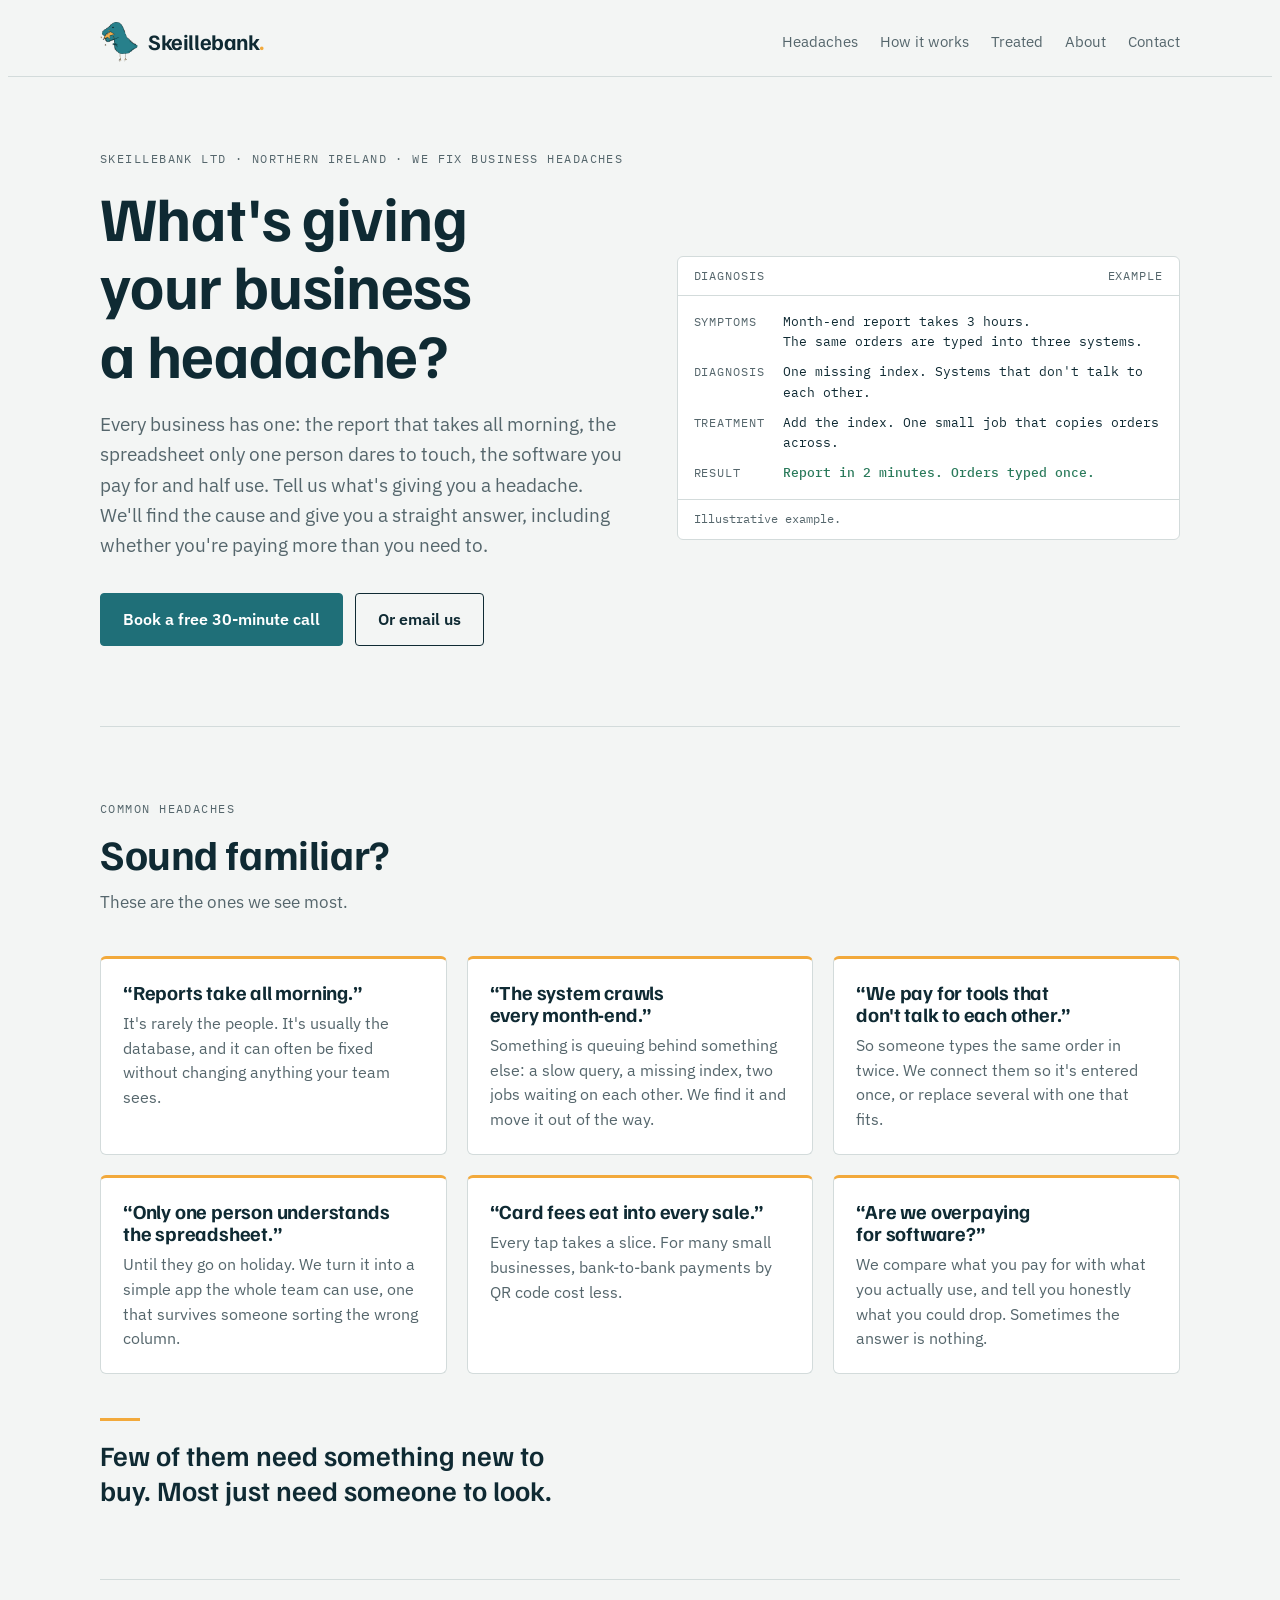
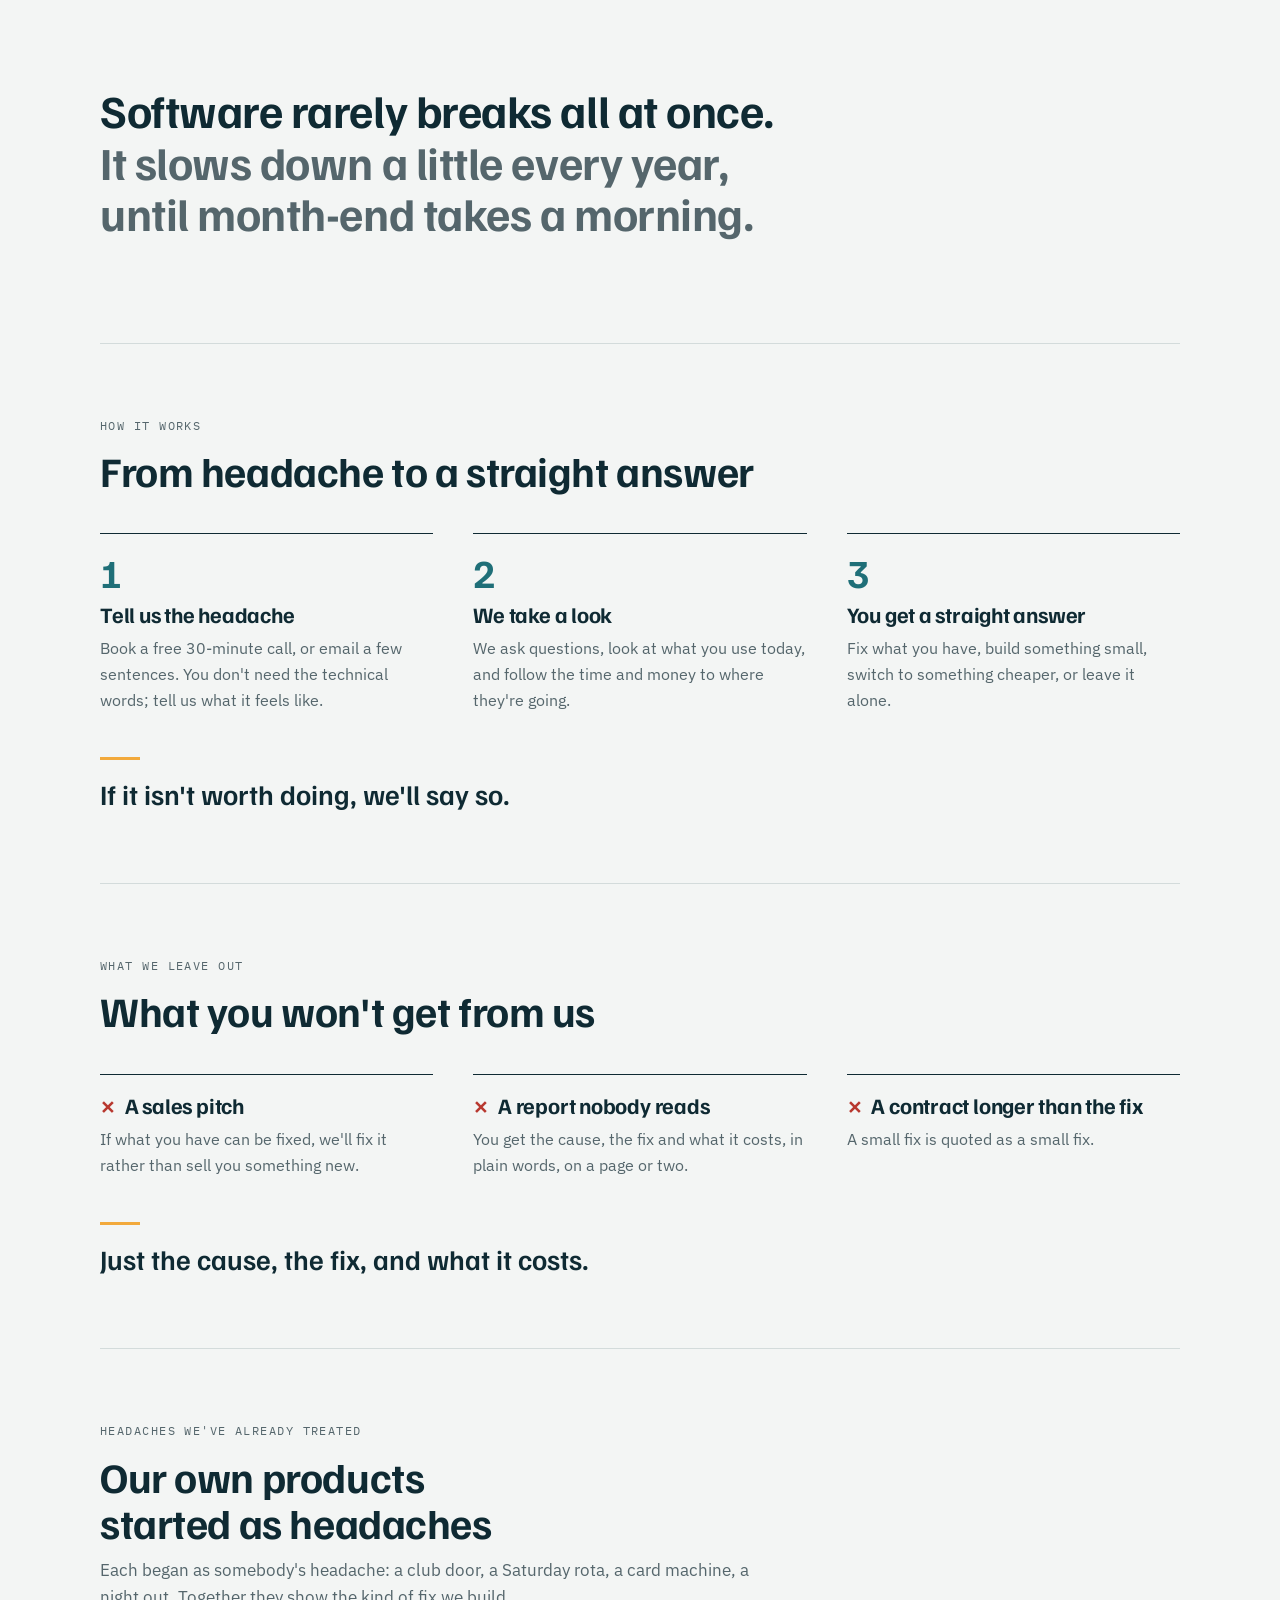
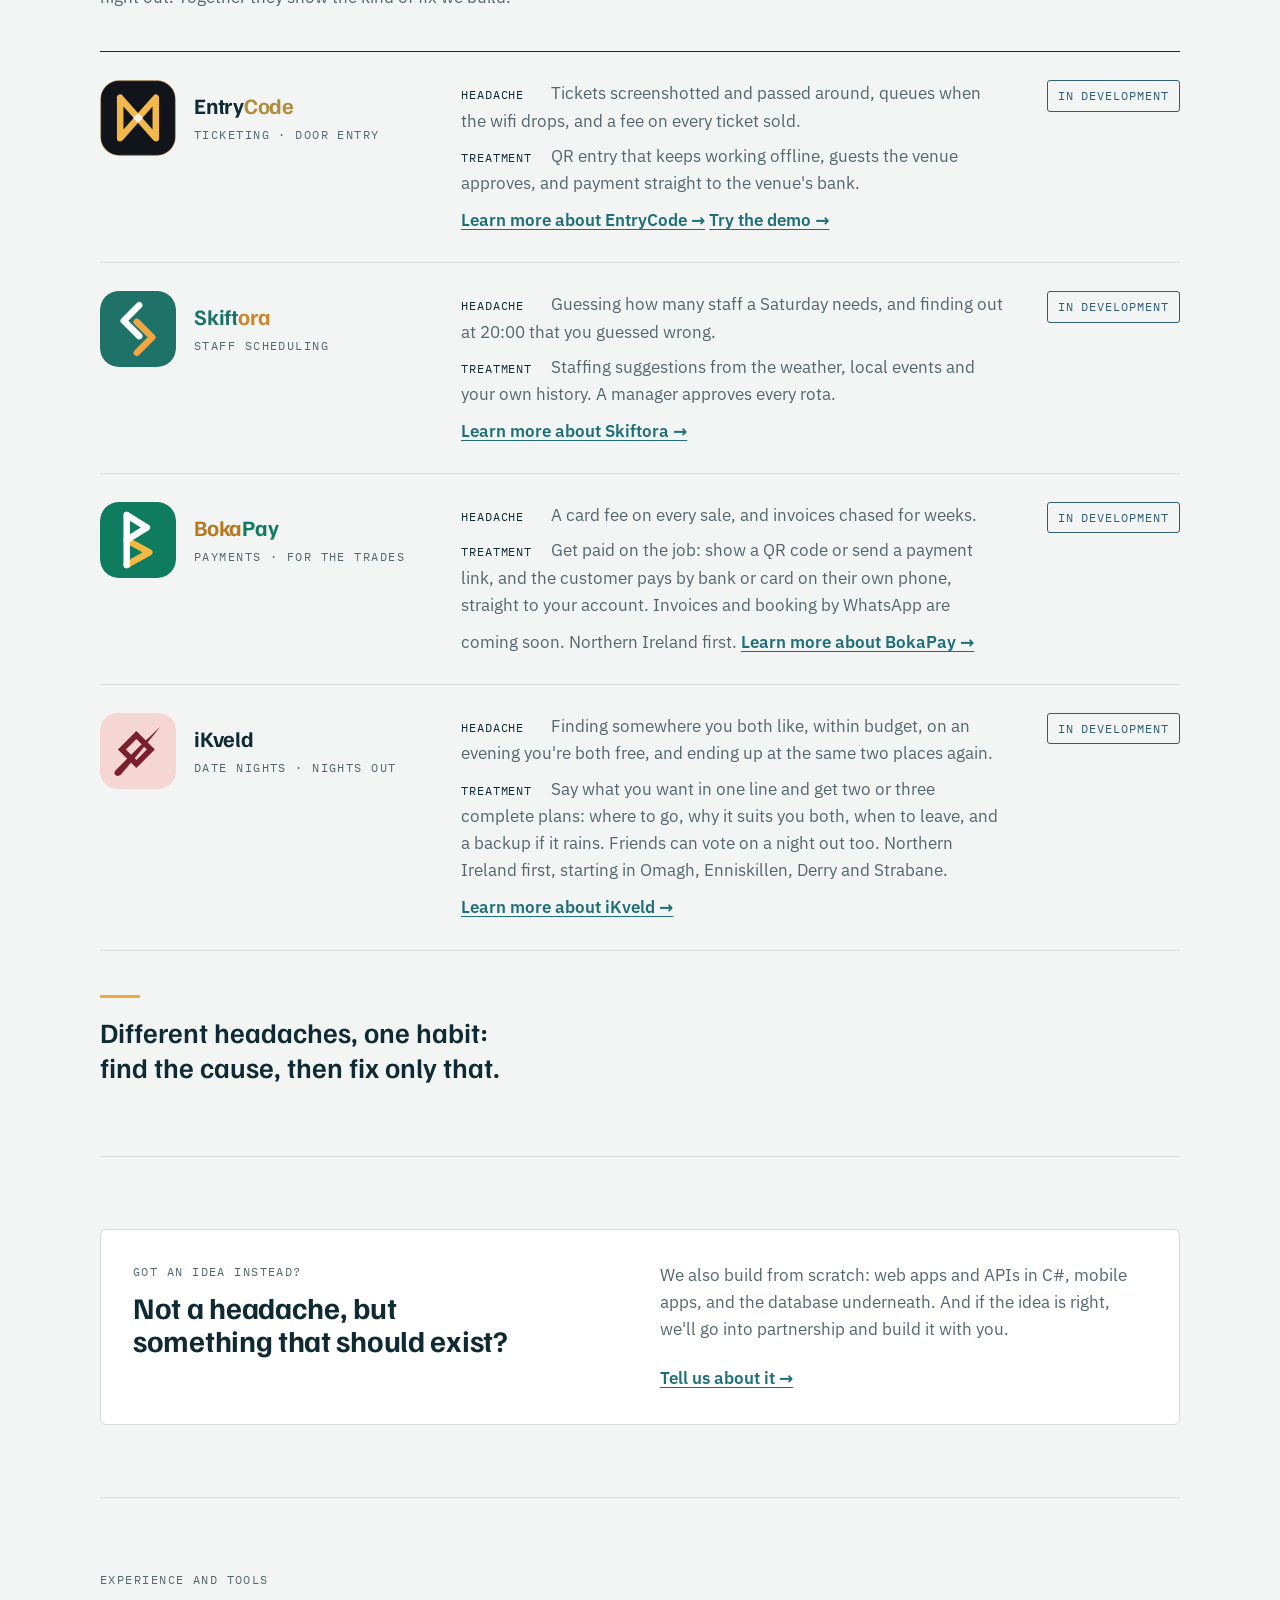
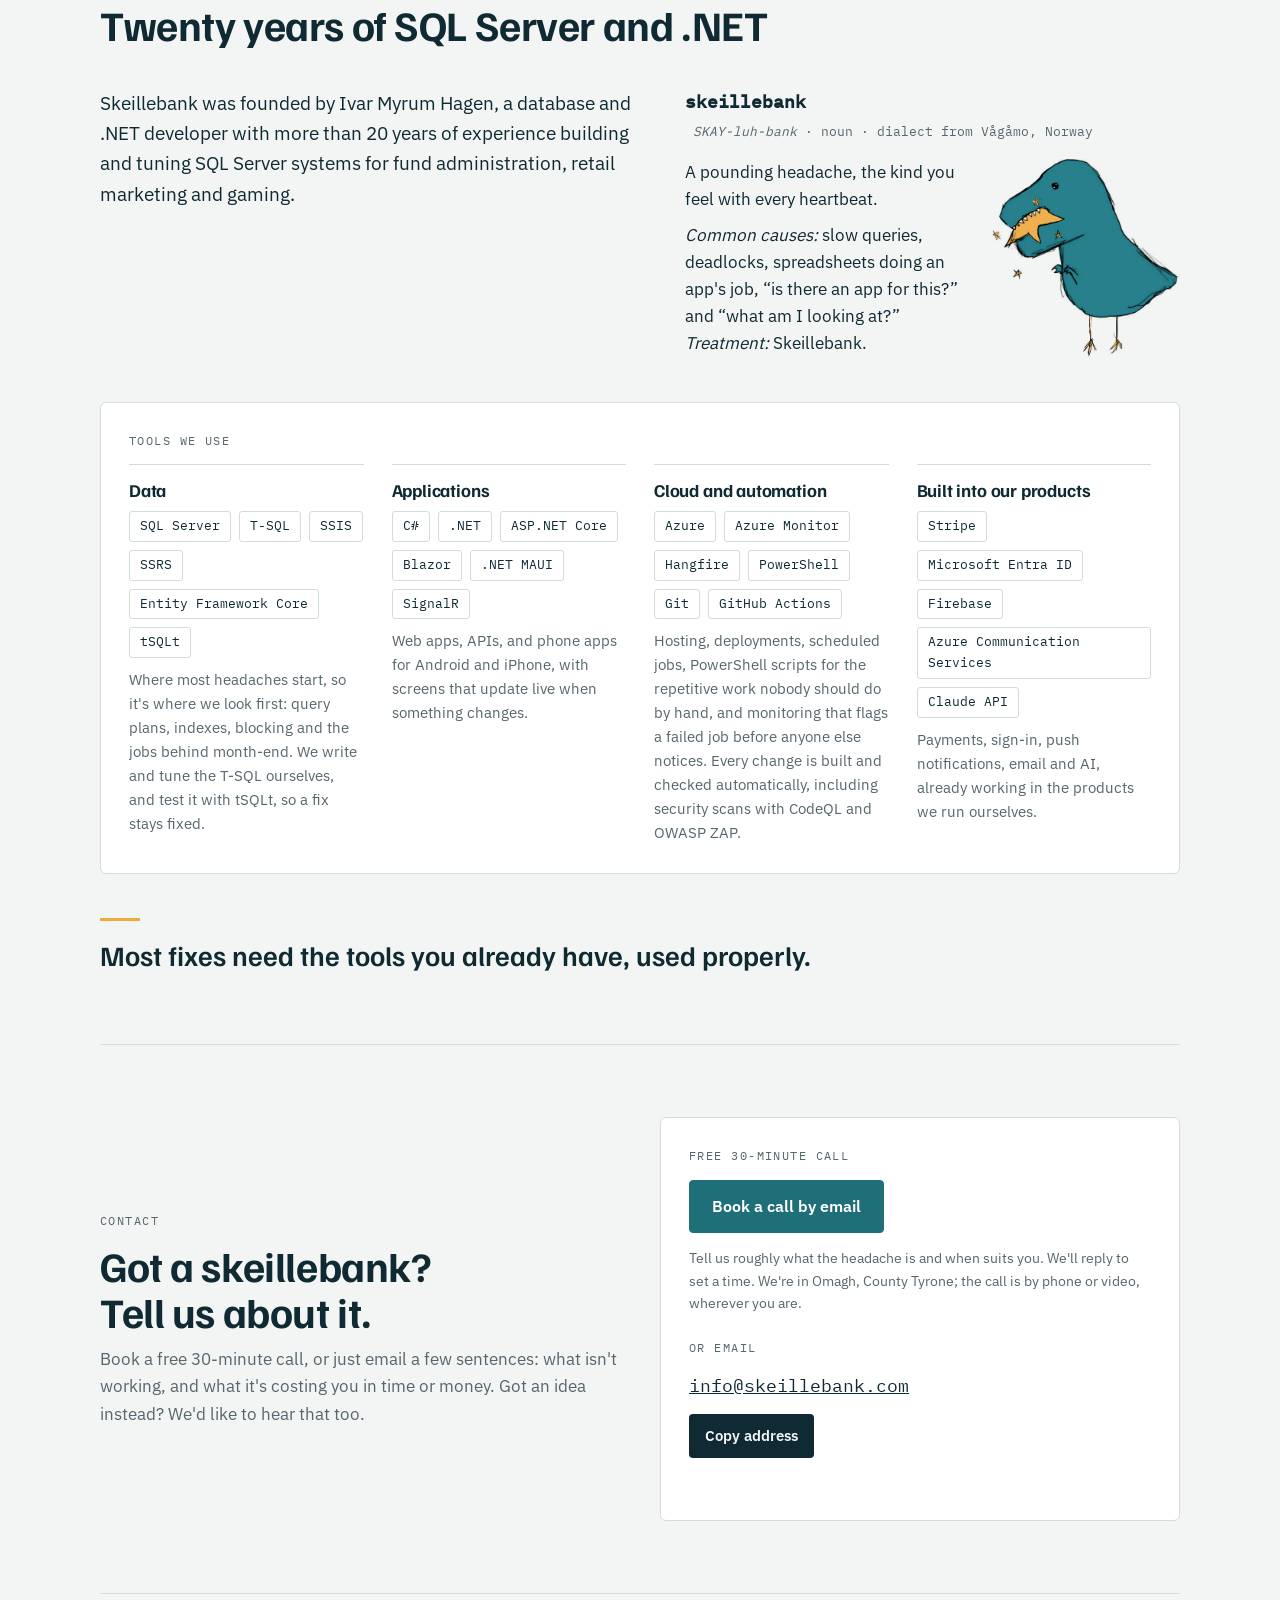
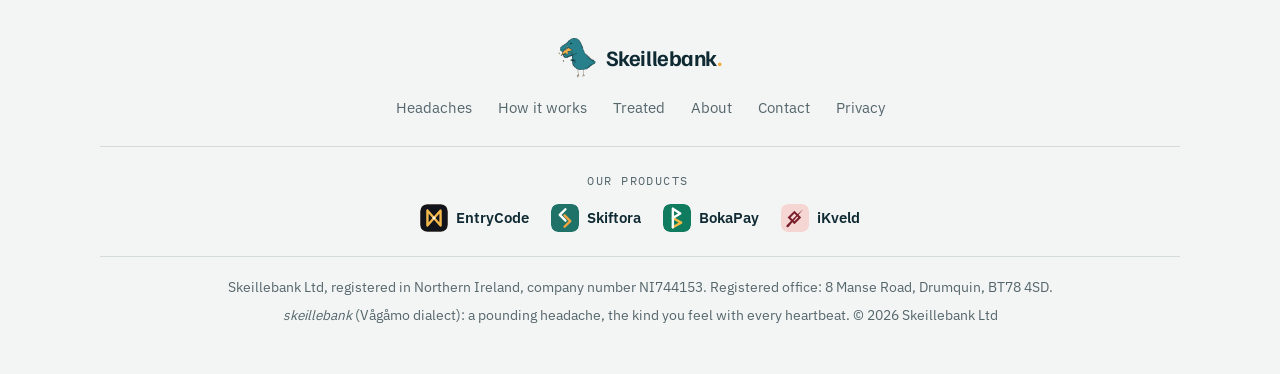
==== index.html @ 8586fa42 "Search basics: a title that says what and where, share preview tags, schema.org business details, Om" ====
<!doctype html>
<html lang="en-GB">
<head>
<meta charset="utf-8">
<meta name="viewport" content="width=device-width, initial-scale=1">
<title>Skeillebank: software and database fixes for businesses in Northern Ireland</title>
<meta name="description" content="Skeillebank Ltd, in Omagh, Northern Ireland, fixes business headaches: slow systems, spreadsheets that run the business, and software you pay too much for. Book a free 30-minute call. Makers of EntryCode, Skiftora, BokaPay and iKveld.">
<link rel="canonical" href="https://skeillebank.com/">
<link rel="icon" href="logo.webp" type="image/webp">
<meta property="og:type" content="website">
<meta property="og:site_name" content="Skeillebank">
<meta property="og:title" content="Skeillebank: what's giving your business a headache?">
<meta property="og:description" content="Slow reports, systems that crawl at month-end, spreadsheets only one person understands, software you pay for and half use. Book a free 30-minute call and get a straight answer.">
<meta property="og:url" content="https://skeillebank.com/">
<meta property="og:image" content="https://skeillebank.com/email-logo.png">
<meta property="og:locale" content="en_GB">
<!-- Tells search engines who runs this, what it does and where (schema.org). -->
<script type="application/ld+json">
{
  "@context": "https://schema.org",
  "@graph": [
    {
      "@type": "ProfessionalService",
      "@id": "https://skeillebank.com/#company",
      "name": "Skeillebank Ltd",
      "alternateName": "Skeillebank",
      "url": "https://skeillebank.com/",
      "logo": "https://skeillebank.com/email-logo.png",
      "image": "https://skeillebank.com/email-logo.png",
      "email": "info@skeillebank.com",
      "description": "Fixes business software headaches: slow reports and databases, systems that crawl at month-end, tools that don't talk to each other, spreadsheets doing an app's job, and software you pay too much for. Also builds web apps, APIs and phone apps.",
      "address": { "@type": "PostalAddress", "streetAddress": "8 Manse Road", "addressLocality": "Drumquin", "addressRegion": "County Tyrone", "postalCode": "BT78 4SD", "addressCountry": "GB" },
      "areaServed": [
        { "@type": "AdministrativeArea", "name": "Northern Ireland" },
        { "@type": "Country", "name": "United Kingdom" },
        { "@type": "Country", "name": "Ireland" }
      ],
      "identifier": { "@type": "PropertyValue", "propertyID": "Companies House (Northern Ireland)", "value": "NI744153" },
      "knowsAbout": ["SQL Server", "T-SQL", "Database performance tuning", "SSIS", "SSRS", "C#", ".NET", "ASP.NET Core", "Blazor", ".NET MAUI", "Azure", "PowerShell", "Systems integration", "Turning spreadsheets into apps"],
      "makesOffer": [
        { "@type": "Offer", "price": "0", "priceCurrency": "GBP", "itemOffered": { "@type": "Service", "name": "Free 30-minute call about a business software headache" } },
        { "@type": "Offer", "itemOffered": { "@type": "Service", "name": "SQL Server performance tuning", "description": "Slow reports, month-end slowdowns, missing indexes and blocking." } },
        { "@type": "Offer", "itemOffered": { "@type": "Service", "name": "Connecting business systems", "description": "So an order is typed in once, not into three systems." } },
        { "@type": "Offer", "itemOffered": { "@type": "Service", "name": "Spreadsheets turned into apps" } },
        { "@type": "Offer", "itemOffered": { "@type": "Service", "name": "Software cost review", "description": "What you pay for, compared with what you use." } },
        { "@type": "Offer", "itemOffered": { "@type": "Service", "name": "Custom web apps, APIs and phone apps in C# and .NET" } }
      ],
      "brand": [
        { "@type": "Brand", "name": "EntryCode", "url": "https://entrycode.uk/" },
        { "@type": "Brand", "name": "Skiftora", "url": "https://skiftora.com/" },
        { "@type": "Brand", "name": "BokaPay", "url": "https://bokapay.co.uk/" },
        { "@type": "Brand", "name": "iKveld", "url": "https://ikveld.com/" }
      ]
    },
    {
      "@type": "WebSite",
      "@id": "https://skeillebank.com/#website",
      "name": "Skeillebank",
      "url": "https://skeillebank.com/",
      "inLanguage": "en-GB",
      "publisher": { "@id": "https://skeillebank.com/#company" }
    }
  ]
}
</script>
<link rel="stylesheet" href="fonts/fonts.css">
<style>
/* Layout: sticky wordmark header, hero with a query-plan panel, products as ruled rows, then two "work with us" paths, strengths, contact. */
:root {
  --bg: #f3f5f4;
  --surface: #ffffff;
  --fg: #0f2a33;
  --muted: #55666c;
  --line: #d3dbdb;
  --accent: #1f6f78;
  --accent-fg: #ffffff;
  --slate: #2f5d73;
  --good: #2a7a5b;
  --bad: #b8382f;
  --star: #f2a93b;
  --font-display: "Familjen Grotesk", "Helvetica Neue", Arial, sans-serif;
  --font-body: "IBM Plex Sans", system-ui, -apple-system, "Segoe UI", sans-serif;
  --font-mono: "IBM Plex Mono", ui-monospace, "SF Mono", Menlo, Consolas, monospace;
}
@media (prefers-color-scheme: dark) {
  :root:not([data-theme="light"]) {
    --bg: #0e1a1f; --surface: #14262d; --fg: #e6ecec; --muted: #9db0b4; --line: #26404a;
    --accent: #4fb3bf; --accent-fg: #0e1a1f; --slate: #7fb0c8; --good: #58c29a; --bad: #e8776b; --star: #f2b14f;
    color-scheme: dark;
  }
}
:root[data-theme="dark"] {
  --bg: #0e1a1f; --surface: #14262d; --fg: #e6ecec; --muted: #9db0b4; --line: #26404a;
  --accent: #4fb3bf; --accent-fg: #0e1a1f; --slate: #7fb0c8; --good: #58c29a; --bad: #e8776b; --star: #f2b14f;
  color-scheme: dark;
}

* { box-sizing: border-box; }
html { scroll-behavior: smooth; }
body {
  background: var(--bg);
  color: var(--fg);
  font-family: var(--font-body);
  font-size: 17px;
  line-height: 1.6;
  padding-inline: 20px;
  -webkit-font-smoothing: antialiased;
}
.wrap { max-width: 1080px; margin-inline: auto; }
h1, h2, h3 { font-family: var(--font-display); text-wrap: balance; margin: 0; line-height: 1.1; letter-spacing: -0.01em; }
p { margin: 0; }
a { color: inherit; }
:focus-visible { outline: 3px solid var(--accent); outline-offset: 3px; border-radius: 2px; }

.label {
  font-family: var(--font-mono);
  font-size: 12px;
  letter-spacing: 0.12em;
  text-transform: uppercase;
  color: var(--muted);
}

/* header */
.site-header {
  position: sticky;
  top: env(safe-area-inset-top, 0px);
  z-index: 10;
  background: var(--bg);
  border-bottom: 1px solid var(--line);
  margin-inline: -20px;
  padding-inline: 20px;
}
.site-header .wrap { display: flex; flex-wrap: wrap; align-items: center; justify-content: space-between; gap: 8px 24px; padding-block: 14px; }
.wordmark { display: inline-flex; align-items: center; gap: 10px; font-family: var(--font-display); font-weight: 700; font-size: 22px; letter-spacing: -0.02em; text-decoration: none; }
.wordmark i { color: var(--star); font-style: normal; }
.wordmark img { height: 40px; width: auto; display: block; }
.foot-brand { display: inline-flex; align-items: center; gap: 12px; }
.foot-brand img { height: 44px; width: auto; display: block; }
.nav { display: flex; flex-wrap: wrap; gap: 4px 22px; font-size: 15px; }
.nav a { text-decoration: none; color: var(--muted); padding-block: 4px; }
/* Touch screens: each menu link a full 44px tap target, easy for either thumb. */
@media (pointer: coarse) { .nav a { display: inline-flex; align-items: center; min-height: 44px; } }
.nav a:hover { color: var(--fg); }

/* hero */
.hero { display: grid; grid-template-columns: minmax(0, 1.05fr) minmax(0, 1fr); gap: 48px; align-items: center; padding-block: 72px 80px; }
.hero h1 { font-size: clamp(38px, 6vw, 62px); font-weight: 700; }
.hero p.lead { margin-top: 22px; font-size: 19px; color: var(--muted); max-width: 34em; }
.foot-def { font-size: 12.5px; }
.hero .cta-row { display: flex; flex-wrap: wrap; gap: 12px; margin-top: 32px; }
.btn {
  display: inline-block; text-decoration: none; font-weight: 600; font-size: 16px;
  padding: 13px 22px; border-radius: 4px; border: 1.5px solid var(--fg);
}
.btn.primary { background: var(--accent); border-color: var(--accent); color: var(--accent-fg); }
.btn.primary:hover { filter: brightness(1.08); }
.btn.ghost:hover { background: var(--surface); }

.plan { background: var(--surface); border: 1px solid var(--line); border-radius: 6px; font-family: var(--font-mono); font-size: 13px; overflow: hidden; }
.plan-head { display: flex; justify-content: space-between; gap: 12px; padding: 10px 16px; border-bottom: 1px solid var(--line); color: var(--muted); font-size: 11.5px; letter-spacing: 0.08em; text-transform: uppercase; }
.plan pre { margin: 0; padding: 16px; overflow-x: auto; line-height: 1.7; color: var(--fg); }
.plan .kw { color: var(--slate); font-weight: 500; }
.plan .cm { color: var(--muted); }
.run { padding: 14px 16px 16px; border-top: 1px solid var(--line); display: grid; gap: 14px; }
.run-row { display: grid; gap: 6px; }
.run-meta { display: flex; justify-content: space-between; gap: 12px; flex-wrap: wrap; }
.run-meta b { font-weight: 500; }
.run-meta .ms { font-variant-numeric: tabular-nums; }
.bar { height: 10px; background: var(--bg); border-radius: 2px; overflow: hidden; }
.bar i { display: block; height: 100%; }
.bar.slow i { width: 100%; background: var(--bad); }
.bar.fast i { width: 1.5%; min-width: 4px; background: var(--good); }
.plan-note { padding: 10px 16px; border-top: 1px solid var(--line); color: var(--muted); font-size: 11.5px; }

/* sections */
section { padding-block: 72px; border-top: 1px solid var(--line); scroll-margin-top: 70px; }
.sec-head { display: grid; gap: 12px; margin-bottom: 40px; max-width: 40em; }
.sec-head h2 { font-size: clamp(30px, 4.4vw, 42px); font-weight: 700; }
.sec-head p { color: var(--muted); }

/* products */
.products { border-top: 1.5px solid var(--fg); }
.product { display: grid; grid-template-columns: minmax(0, 1fr) minmax(0, 1.7fr) auto; gap: 8px 40px; padding-block: 28px; border-bottom: 1px solid var(--line); align-items: start; }
.product h3 { font-size: 22px; font-weight: 700; }
.product-name { display: flex; gap: 18px; align-items: center; }
.product-logo { flex: none; width: 76px; height: 76px; border-radius: 17px; }
/* Two-colour product names, matching each logo: EntryCode ink + brass, Skiftora teal + amber, BokaPay orange + green. */
.wm-b.ec { color: #b08d3e; }
.wm-a.sk { color: #1e7268; } .wm-b.sk { color: #c9862a; }
.wm-a.bp { color: #b7791f; } .wm-b.bp { color: #0f7b5f; }
@media (prefers-color-scheme: dark) { :root:not([data-theme="light"]) .wm-a.sk { color: var(--fg); } :root:not([data-theme="light"]) .wm-b.sk { color: #ffc870; } :root:not([data-theme="light"]) .wm-a.bp { color: #f4b942; } :root:not([data-theme="light"]) .wm-b.bp { color: #3fc79c; } :root:not([data-theme="light"]) .wm-b.ec { color: #d4b06a; } }
.product .tags { margin-top: 8px; }
.product p { color: var(--muted); max-width: 36em; }
.status { font-family: var(--font-mono); font-size: 12px; letter-spacing: 0.08em; text-transform: uppercase; white-space: nowrap; padding: 5px 10px; border: 1px solid var(--line); border-radius: 3px; color: var(--fg); justify-self: end; }
.status.dev { border-color: var(--slate); color: var(--slate); }
.product.later h3, .product.later p { opacity: 0.72; }
.more { display: inline-block; margin-top: 10px; color: var(--accent); font-weight: 600; text-underline-offset: 3px; }
.more:hover { text-decoration-thickness: 2px; }

/* work with us */
.paths { display: grid; grid-template-columns: repeat(2, minmax(0, 1fr)); gap: 24px; }
.path { background: var(--surface); border: 1px solid var(--line); border-radius: 6px; padding: 32px; display: grid; gap: 14px; align-content: start; }
.path h3 { font-size: 26px; font-weight: 700; }
.path p { color: var(--muted); }
.path ul { margin: 4px 0 0; padding: 0; list-style: none; display: grid; gap: 8px; font-size: 16px; }
.path li { padding-left: 20px; position: relative; }
.path li::before { content: ""; position: absolute; left: 0; top: 0.7em; width: 10px; height: 2px; background: var(--accent); }
.open-line { margin-top: 32px; font-size: 19px; max-width: 36em; }

/* strengths */
.strengths { display: grid; grid-template-columns: repeat(3, minmax(0, 1fr)); gap: 40px; }
.strength { display: grid; gap: 10px; align-content: start; border-top: 1.5px solid var(--fg); padding-top: 18px; }
.strength h3 { font-size: 24px; font-weight: 700; }
.strength p { color: var(--muted); font-size: 16px; }

/* diagnosis card (hero) */
.diag-list { margin: 0; padding: 16px; display: grid; grid-template-columns: auto minmax(0, 1fr); gap: 10px 18px; font-size: 13px; line-height: 1.55; }
.diag-list dt { color: var(--muted); font-size: 11.5px; letter-spacing: 0.08em; text-transform: uppercase; padding-top: 1px; }
.diag-list dd { margin: 0; color: var(--fg); }
.diag-list dd.good { color: var(--good); font-weight: 500; }

/* headaches */
.symptoms { display: grid; grid-template-columns: repeat(3, minmax(0, 1fr)); gap: 20px; }
.symptom { background: var(--surface); border: 1px solid var(--line); border-top: 3px solid var(--star); border-radius: 6px; padding: 22px; display: grid; gap: 8px; align-content: start; }
.symptom h3 { font-size: 20px; font-weight: 700; }
.symptom p { color: var(--muted); font-size: 15.5px; }

/* how it works */
.steps { list-style: none; margin: 0; padding: 0; display: grid; grid-template-columns: repeat(3, minmax(0, 1fr)); gap: 40px; counter-reset: step; }
.steps li { counter-increment: step; border-top: 1.5px solid var(--fg); padding-top: 18px; display: grid; gap: 10px; align-content: start; }
.steps li::before { content: counter(step); font-family: var(--font-display); font-weight: 700; font-size: 40px; line-height: 1; color: var(--accent); }
.steps h3 { font-size: 22px; font-weight: 700; }
.steps p { color: var(--muted); font-size: 16px; }

/* treated (products) */
.cure { display: grid; gap: 8px; }
.cure p { color: var(--muted); max-width: 36em; }
.cure-label { display: inline-block; min-width: 86px; font-family: var(--font-mono); font-size: 11.5px; letter-spacing: 0.08em; text-transform: uppercase; color: var(--fg); }

/* got an idea instead */
.idea-band { display: grid; grid-template-columns: minmax(0, 1fr) minmax(0, 1fr); gap: 40px; align-items: start; background: var(--surface); border: 1px solid var(--line); border-radius: 6px; padding: 32px; }
.idea-band h2 { font-size: clamp(24px, 3.2vw, 30px); font-weight: 700; margin-top: 10px; }
.idea-text { display: grid; gap: 12px; color: var(--muted); }

/* contact call button */
.call-btn { justify-self: start; }
.hint-line { font-size: 14px; color: var(--muted); }

/* about */
.about { display: grid; grid-template-columns: minmax(0, 1.1fr) minmax(0, 1fr); gap: 40px; align-items: start; }
.about-bio { display: grid; gap: 16px; max-width: 36em; }
.about-bio p:not(:first-child) { color: var(--muted); }
.about-facts { background: var(--surface); border: 1px solid var(--line); border-radius: 6px; padding: 28px; }
.facts { margin: 12px 0 0; padding: 0; list-style: none; display: grid; gap: 10px; font-size: 16px; }
.facts li { padding-left: 20px; position: relative; }
.facts li::before { content: ""; position: absolute; left: 0; top: 0.7em; width: 10px; height: 2px; background: var(--accent); }
.stack { margin: 12px 0 0; padding: 0; list-style: none; display: flex; flex-wrap: wrap; gap: 8px; }
.about > .name-note { margin-top: 0; padding-top: 0; border-top: 0; }
.about-bio p:first-child { font-size: 19px; }
.about-facts.tools { margin-top: 44px; }
.tool-groups { margin-top: 14px; display: grid; grid-template-columns: repeat(4, minmax(0, 1fr)); gap: 28px; }
.tools .tool-group { display: grid; gap: 10px; align-content: start; padding-top: 16px; border-top: 1px solid var(--line); }
@media (max-width: 1000px) { .tool-groups { grid-template-columns: repeat(2, minmax(0, 1fr)); } }
@media (max-width: 600px) { .tool-groups { grid-template-columns: minmax(0, 1fr); gap: 22px; } }
.tools .tool-group h3 { font-size: 18px; font-weight: 700; }
.tools .tool-group .stack { margin: 0; }
.tools .tool-group p { color: var(--muted); font-size: 15px; }
.stack li { font-family: var(--font-mono); font-size: 13px; padding: 4px 10px; border: 1px solid var(--line); border-radius: 3px; }
.name-note { margin-top: 8px; padding-top: 20px; border-top: 1px solid var(--line); display: grid; grid-template-columns: minmax(0, 1fr) auto; grid-template-areas: "word word" "def fig"; gap: 14px 24px; align-items: start; }
.name-note .def-word { grid-area: word; }
.name-note .def { grid-area: def; }
.name-note .logo-figure { grid-area: fig; }
.name-note .def { display: grid; gap: 8px; }
.about-bio .name-note p { color: var(--fg); }
.name-note .def-word { font-family: var(--font-mono); font-size: 18px; }
.name-note .def-meta { display: inline-block; font-size: 13px; color: var(--muted); margin-left: 8px; }
.logo-figure { margin: 0; width: 190px; display: grid; gap: 10px; }
.logo-figure img { width: 190px; height: auto; display: block; }
.logo-figure figcaption { font-size: 13.5px; line-height: 1.5; color: var(--muted); }
@media (max-width: 560px) {
  .name-note { grid-template-columns: minmax(0, 1fr); grid-template-areas: "word" "fig" "def"; }
  .name-note .def-meta { white-space: normal; }
  .logo-figure { justify-self: center; width: min(190px, 100%); text-align: center; }
  .logo-figure img { margin-inline: auto; }
}

/* contact */
.contact { display: grid; grid-template-columns: minmax(0, 1fr) minmax(0, 1fr); gap: 40px; align-items: center; }
.contact-box { background: var(--surface); border: 1px solid var(--line); border-radius: 6px; padding: 28px; display: grid; gap: 14px; }
.email { font-family: var(--font-mono); font-size: 18px; overflow-wrap: anywhere; user-select: all; }
.copy { font: inherit; font-weight: 600; font-size: 15px; background: var(--fg); color: var(--bg); border: 0; border-radius: 4px; padding: 10px 16px; cursor: pointer; justify-self: start; }
.copy:hover { filter: brightness(1.15); }
.hint { font-size: 14px; color: var(--muted); min-height: 1.4em; }

footer { border-top: 1px solid var(--line); padding-block: 28px 40px; display: flex; flex-wrap: wrap; justify-content: space-between; align-items: center; gap: 8px 24px; color: var(--muted); font-size: 14px; }

/* Layout from the brand voice (voice.md): closing lines, a breathing section, what we leave out, the product family */
.land { margin-top: 44px; font-family: var(--font-display); font-weight: 600; font-size: clamp(22px, 2.6vw, 28px); line-height: 1.25; max-width: 28em; text-wrap: balance; }
.land::before { content: ""; display: block; width: 40px; height: 3px; background: var(--star); margin-bottom: 16px; }
section.breath { padding-block: 104px; }
.breath p { font-family: var(--font-display); font-weight: 700; font-size: clamp(28px, 4.2vw, 46px); line-height: 1.12; letter-spacing: -0.01em; max-width: 19em; text-wrap: balance; }
.breath p span { color: var(--muted); }
.without { list-style: none; margin: 0; padding: 0; display: grid; grid-template-columns: repeat(3, minmax(0, 1fr)); gap: 40px; }
.without li { border-top: 1.5px solid var(--fg); padding-top: 18px; display: grid; gap: 10px; align-content: start; }
.without h3 { font-size: 22px; font-weight: 700; display: flex; gap: 10px; align-items: baseline; }
.without h3::before { content: "✕"; color: var(--bad); font-size: 18px; }
.without p { color: var(--muted); font-size: 16px; }
footer { display: grid; gap: 18px; justify-content: stretch; }
.family { display: flex; flex-wrap: wrap; align-items: center; gap: 12px 22px; padding-bottom: 18px; border-bottom: 1px solid var(--line); }
.family-label { font-family: var(--font-mono); font-size: 12px; letter-spacing: 0.12em; text-transform: uppercase; margin-right: 4px; }
.family a { display: inline-flex; align-items: center; gap: 8px; text-decoration: none; color: var(--fg); font-weight: 600; font-size: 15px; }
.family a:hover { color: var(--accent); }
.family img { width: 28px; height: 28px; border-radius: 7px; display: block; }
.foot-row { display: flex; flex-wrap: wrap; justify-content: space-between; align-items: center; gap: 8px 24px; }
@media (max-width: 860px) { .without { grid-template-columns: minmax(0, 1fr); gap: 28px; } section.breath { padding-block: 64px; } }

@media (max-width: 860px) {
  .hero { grid-template-columns: minmax(0, 1fr); padding-block: 44px 56px; gap: 36px; }
  .product { grid-template-columns: minmax(0, 1fr); gap: 10px; }
  .status { justify-self: start; }
  .paths, .contact, .about, .idea-band { grid-template-columns: minmax(0, 1fr); }
  .symptoms { grid-template-columns: repeat(2, minmax(0, 1fr)); }
  .steps { grid-template-columns: minmax(0, 1fr); gap: 28px; }
  .idea-band { padding: 24px; gap: 16px; }
  .strengths { grid-template-columns: minmax(0, 1fr); gap: 32px; }
  section { padding-block: 52px; }
  .path { padding: 24px; }
}
@media (max-width: 560px) { .symptoms { grid-template-columns: minmax(0, 1fr); } .diag-list { grid-template-columns: minmax(0, 1fr); gap: 2px; } .diag-list dd { margin-bottom: 8px; } }
@media (prefers-reduced-motion: reduce) { html { scroll-behavior: auto; } }

/* Footer, centred and stacked like every Skeillebank site: wordmark, page links, the family, then the legal line. */
footer.sfoot { display: grid; justify-items: center; text-align: center; gap: 0; padding-block: 44px 40px; }
.sfoot .wordmark { justify-content: center; color: var(--fg); }
.sfoot-links { display: flex; flex-wrap: wrap; justify-content: center; gap: 8px 26px; margin-top: 18px; font-size: 15px; }
.sfoot-links a { color: var(--muted); text-decoration: none; }
.sfoot-links a:hover { color: var(--fg); }
.sfoot .family { width: 100%; justify-content: center; margin: 26px 0 0; padding: 24px 0 0; border-top: 1px solid var(--line); border-bottom: none; }
.sfoot .family-label { flex-basis: 100%; text-align: center; margin-bottom: 2px; }
.sfoot-fine { width: 100%; margin-top: 24px; padding-top: 20px; border-top: 1px solid var(--line); display: grid; gap: 6px; font-size: 13.5px; color: var(--muted); }
.sfoot-fine a { color: inherit; }
</style>
</head>
<body>

<header class="site-header">
  <div class="wrap">
    <a class="wordmark" href="#top"><img src="logo.webp" alt="" width="38" height="40"><span class="wm">Skeillebank<i>.</i></span></a>
    <nav class="nav" aria-label="Main">
      <a href="#headaches">Headaches</a>
      <a href="#how">How it works</a>
      <a href="#treated">Treated</a>
      <a href="#about">About</a>
      <a href="#contact">Contact</a>
    </nav>
  </div>
</header>

<main class="wrap" id="top">
  <div class="hero">
    <div>
      <p class="label">Skeillebank Ltd · Northern Ireland · We fix business headaches</p>
      <h1 style="margin-top:14px">What's giving your business a headache?</h1>
      <p class="lead">Every business has one: the report that takes all morning, the spreadsheet only one person dares to touch, the software you pay for and half use. Tell us what's giving you a headache. We'll find the cause and give you a straight answer, including whether you're paying more than you need to.</p>
      <div class="cta-row">
        <a class="btn primary" href="mailto:info@skeillebank.com?subject=Free%2030-minute%20call">Book a free 30-minute call</a>
        <a class="btn ghost" href="#contact">Or email us</a>
      </div>
    </div>

    <div class="plan diag" role="img" aria-label="An illustrative diagnosis: a slow month-end report and orders typed into three systems, fixed with one index and one small sync job">
      <div class="plan-head"><span>Diagnosis</span><span>Example</span></div>
      <dl class="diag-list">
        <dt>Symptoms</dt>
        <dd>Month-end report takes 3 hours.<br>The same orders are typed into three systems.</dd>
        <dt>Diagnosis</dt>
        <dd>One missing index. Systems that don't talk to each other.</dd>
        <dt>Treatment</dt>
        <dd>Add the index. One small job that copies orders across.</dd>
        <dt>Result</dt>
        <dd class="good">Report in 2 minutes. Orders typed once.</dd>
      </dl>
      <div class="plan-note">Illustrative example.</div>
    </div>
  </div>

  <section id="headaches">
    <div class="sec-head">
      <p class="label">Common headaches</p>
      <h2>Sound familiar?</h2>
      <p>These are the ones we see most.</p>
    </div>
    <div class="symptoms">
      <div class="symptom">
        <h3>“Reports take all morning.”</h3>
        <p>It's rarely the people. It's usually the database, and it can often be fixed without changing anything your team sees.</p>
      </div>
      <div class="symptom">
        <h3>“The system crawls every month-end.”</h3>
        <p>Something is queuing behind something else: a slow query, a missing index, two jobs waiting on each other. We find it and move it out of the way.</p>
      </div>
      <div class="symptom">
        <h3>“We pay for tools that don't talk to each other.”</h3>
        <p>So someone types the same order in twice. We connect them so it's entered once, or replace several with one that fits.</p>
      </div>
      <div class="symptom">
        <h3>“Only one person understands the spreadsheet.”</h3>
        <p>Until they go on holiday. We turn it into a simple app the whole team can use, one that survives someone sorting the wrong column.</p>
      </div>
      <div class="symptom">
        <h3>“Card fees eat into every sale.”</h3>
        <p>Every tap takes a slice. For many small businesses, bank-to-bank payments by QR code cost less.</p>
      </div>
      <div class="symptom">
        <h3>“Are we overpaying for software?”</h3>
        <p>We compare what you pay for with what you actually use, and tell you honestly what you could drop. Sometimes the answer is nothing.</p>
      </div>
    </div>
    <p class="land">Few of them need something new to buy. Most just need someone to look.</p>
  </section>

  <section class="breath" aria-label="How headaches start">
    <p>Software rarely breaks all at once. <span>It slows down a little every year, until month-end takes a morning.</span></p>
  </section>

  <section id="how">
    <div class="sec-head">
      <p class="label">How it works</p>
      <h2>From headache to a straight answer</h2>
    </div>
    <ol class="steps">
      <li>
        <h3>Tell us the headache</h3>
        <p>Book a free 30-minute call, or email a few sentences. You don't need the technical words; tell us what it feels like.</p>
      </li>
      <li>
        <h3>We take a look</h3>
        <p>We ask questions, look at what you use today, and follow the time and money to where they're going.</p>
      </li>
      <li>
        <h3>You get a straight answer</h3>
        <p>Fix what you have, build something small, switch to something cheaper, or leave it alone.</p>
      </li>
    </ol>
    <p class="land">If it isn't worth doing, we'll say so.</p>
  </section>

  <section id="without">
    <div class="sec-head">
      <p class="label">What we leave out</p>
      <h2>What you won't get from us</h2>
    </div>
    <ul class="without">
      <li>
        <h3>A sales pitch</h3>
        <p>If what you have can be fixed, we'll fix it rather than sell you something new.</p>
      </li>
      <li>
        <h3>A report nobody reads</h3>
        <p>You get the cause, the fix and what it costs, in plain words, on a page or two.</p>
      </li>
      <li>
        <h3>A contract longer than the fix</h3>
        <p>A small fix is quoted as a small fix.</p>
      </li>
    </ul>
    <p class="land">Just the cause, the fix, and what it costs.</p>
  </section>

  <section id="treated">
    <div class="sec-head">
      <p class="label">Headaches we've already treated</p>
      <h2>Our own products started as headaches</h2>
      <p>Each began as somebody's headache: a club door, a Saturday rota, a card machine, a night out. Together they show the kind of fix we build.</p>
    </div>
    <div class="products">
      <article class="product">
        <div class="product-name">
          <img class="product-logo" src="logos/entrycode.svg" width="76" height="76" alt="">
          <div>
            <h3 aria-label="EntryCode"><span class="wm-a ec">Entry</span><span class="wm-b ec">Code</span></h3>
            <p class="label tags">Ticketing · Door entry</p>
          </div>
        </div>
        <div class="cure">
          <p><span class="cure-label">Headache</span> Tickets screenshotted and passed around, queues when the wifi drops, and a fee on every ticket sold.</p>
          <p><span class="cure-label">Treatment</span> QR entry that keeps working offline, guests the venue approves, and payment straight to the venue's bank. <a class="more" href="https://entrycode.uk">Learn more about EntryCode →</a> <a class="more" href="https://entrycode.uk/demo">Try the demo →</a></p>
        </div>
        <span class="status dev">In development</span>
      </article>
      <article class="product">
        <div class="product-name">
          <img class="product-logo" src="logos/skiftora.svg" width="76" height="76" alt="">
          <div>
            <h3 aria-label="Skiftora"><span class="wm-a sk">Skift</span><span class="wm-b sk">ora</span></h3>
            <p class="label tags">Staff scheduling</p>
          </div>
        </div>
        <div class="cure">
          <p><span class="cure-label">Headache</span> Guessing how many staff a Saturday needs, and finding out at 20:00 that you guessed wrong.</p>
          <p><span class="cure-label">Treatment</span> Staffing suggestions from the weather, local events and your own history. A manager approves every rota. <a class="more" href="https://skiftora.com">Learn more about Skiftora →</a></p>
        </div>
        <span class="status dev">In development</span>
      </article>
      <article class="product">
        <div class="product-name">
          <img class="product-logo" src="logos/bokapay.svg" width="76" height="76" alt="">
          <div>
            <h3 aria-label="BokaPay"><span class="wm-a bp">Boka</span><span class="wm-b bp">Pay</span></h3>
            <p class="label tags">Payments · For the trades</p>
          </div>
        </div>
        <div class="cure">
          <p><span class="cure-label">Headache</span> A card fee on every sale, and invoices chased for weeks.</p>
          <p><span class="cure-label">Treatment</span> Get paid on the job: show a QR code or send a payment link, and the customer pays by bank or card on their own phone, straight to your account. Invoices and booking by WhatsApp are coming soon. Northern Ireland first. <a class="more" href="https://bokapay.co.uk">Learn more about BokaPay →</a></p>
        </div>
        <span class="status dev">In development</span>
      </article>
      <article class="product">
        <div class="product-name">
          <img class="product-logo" src="logos/ikveld.svg" width="76" height="76" alt="">
          <div>
            <h3>iKveld</h3>
            <p class="label tags">Date nights · Nights out</p>
          </div>
        </div>
        <div class="cure">
          <p><span class="cure-label">Headache</span> Finding somewhere you both like, within budget, on an evening you're both free, and ending up at the same two places again.</p>
          <p><span class="cure-label">Treatment</span> Say what you want in one line and get two or three complete plans: where to go, why it suits you both, when to leave, and a backup if it rains. Friends can vote on a night out too. Northern Ireland first, starting in Omagh, Enniskillen, Derry and Strabane. <a class="more" href="https://ikveld.com">Learn more about iKveld →</a></p>
        </div>
        <span class="status dev">In development</span>
      </article>
    </div>
    <p class="land">Different headaches, one habit: find the cause, then fix only that.</p>
  </section>

  <section id="ideas">
    <div class="idea-band">
      <div>
        <p class="label">Got an idea instead?</p>
        <h2>Not a headache, but something that should exist?</h2>
      </div>
      <div class="idea-text">
        <p>We also build from scratch: web apps and APIs in C#, mobile apps, and the database underneath. And if the idea is right, we'll go into partnership and build it with you.</p>
        <p><a class="more" href="#contact">Tell us about it →</a></p>
      </div>
    </div>
  </section>

  <section id="about">
    <div class="sec-head">
      <p class="label">Experience and tools</p>
      <h2>Twenty years of SQL Server and .NET</h2>
    </div>
    <div class="about">
      <div class="about-bio">
        <p>Skeillebank was founded by Ivar Myrum Hagen, a database and .NET developer with more than 20 years of experience building and tuning SQL Server systems for fund administration, retail marketing and gaming.</p>
      </div>
      <div class="name-note">
          <p class="def-word"><b>skeillebank</b> <span class="def-meta"><i>SKAY-luh-bank</i> · noun · dialect from Vågåmo, Norway</span></p>
          <div class="def">
            <p>A pounding headache, the kind you feel with every heartbeat.</p>
            <p><i>Common causes:</i> slow queries, deadlocks, spreadsheets doing an app's job, “is there an app for this?” and “what am I looking at?”<br><i>Treatment:</i> Skeillebank.</p>
          </div>
          <figure class="logo-figure">
            <img src="logo.webp" alt="The Skeillebank logo: a hand-drawn dinosaur eating a star" width="190" height="199">
          </figure>
        </div>
    </div>
    <div class="about-facts tools">
      <p class="label">Tools we use</p>
      <div class="tool-groups">
          <div class="tool-group">
            <h3>Data</h3>
            <ul class="stack"><li>SQL Server</li><li>T-SQL</li><li>SSIS</li><li>SSRS</li><li>Entity Framework Core</li><li>tSQLt</li></ul>
            <p>Where most headaches start, so it&#39;s where we look first: query plans, indexes, blocking and the jobs behind month-end. We write and tune the T-SQL ourselves, and test it with tSQLt, so a fix stays fixed.</p>
          </div>
          <div class="tool-group">
            <h3>Applications</h3>
            <ul class="stack"><li>C#</li><li>.NET</li><li>ASP.NET Core</li><li>Blazor</li><li>.NET MAUI</li><li>SignalR</li></ul>
            <p>Web apps, APIs, and phone apps for Android and iPhone, with screens that update live when something changes.</p>
          </div>
          <div class="tool-group">
            <h3>Cloud and automation</h3>
            <ul class="stack"><li>Azure</li><li>Azure Monitor</li><li>Hangfire</li><li>PowerShell</li><li>Git</li><li>GitHub Actions</li></ul>
            <p>Hosting, deployments, scheduled jobs, PowerShell scripts for the repetitive work nobody should do by hand, and monitoring that flags a failed job before anyone else notices. Every change is built and checked automatically, including security scans with CodeQL and OWASP ZAP.</p>
          </div>
          <div class="tool-group">
            <h3>Built into our products</h3>
            <ul class="stack"><li>Stripe</li><li>Microsoft Entra ID</li><li>Firebase</li><li>Azure Communication Services</li><li>Claude API</li></ul>
            <p>Payments, sign-in, push notifications, email and AI, already working in the products we run ourselves.</p>
          </div>
      </div>
    </div>
    <p class="land">Most fixes need the tools you already have, used properly.</p>
  </section>

  <section id="contact">
    <div class="contact">
      <div class="sec-head" style="margin-bottom:0">
        <p class="label">Contact</p>
        <h2>Got a skeillebank? Tell us about it.</h2>
        <p>Book a free 30-minute call, or just email a few sentences: what isn't working, and what it's costing you in time or money. Got an idea instead? We'd like to hear that too.</p>
      </div>
      <div class="contact-box">
        <p class="label">Free 30-minute call</p>
        <a class="btn primary call-btn" href="mailto:info@skeillebank.com?subject=Free%2030-minute%20call&amp;body=What%27s%20giving%20you%20a%20headache%3A%0A%0AWhen%20suits%20you%20for%20a%20call%3A%0A">Book a call by email</a>
        <p class="hint-line">Tell us roughly what the headache is and when suits you. We'll reply to set a time. We're in Omagh, County Tyrone; the call is by phone or video, wherever you are.</p>
        <p class="label" style="margin-top:10px">Or email</p>
        <p class="email"><a id="email" href="mailto:info@skeillebank.com">info@skeillebank.com</a></p>
        <button class="copy" id="copy" type="button">Copy address</button>
        <p class="hint" id="hint" role="status"></p>
      </div>
    </div>
  </section>

  <footer class="sfoot">
    <a class="wordmark" href="#top"><img src="logo.webp" alt="" width="38" height="40"><span class="wm">Skeillebank<i>.</i></span></a>
    <nav class="sfoot-links" aria-label="Footer">
      <a href="#headaches">Headaches</a>
      <a href="#how">How it works</a>
      <a href="#treated">Treated</a>
      <a href="#about">About</a>
      <a href="#contact">Contact</a>
      <a href="privacy.html">Privacy</a>
    </nav>
    <nav class="family" aria-label="Skeillebank products">
      <span class="family-label label">Our products</span>
      <a class="fam" href="https://entrycode.uk"><img src="logos/entrycode.svg" alt="" width="28" height="28">EntryCode</a>
      <a class="fam" href="https://skiftora.com"><img src="logos/skiftora.svg" alt="" width="28" height="28">Skiftora</a>
      <a class="fam" href="https://bokapay.co.uk"><img src="logos/bokapay.svg" alt="" width="28" height="28">BokaPay</a>
      <a class="fam" href="https://ikveld.com"><img src="logos/ikveld.svg" alt="" width="28" height="28">iKveld</a>
    </nav>
    <div class="sfoot-fine">
      <p>Skeillebank Ltd, registered in Northern Ireland, company number NI744153. Registered office: 8 Manse Road, Drumquin, BT78 4SD.</p>
      <p><i>skeillebank</i> (Vågåmo dialect): a pounding headache, the kind you feel with every heartbeat. © 2026 Skeillebank Ltd</p>
    </div>
  </footer>
</main>

<script>
(function () {
  var btn = document.getElementById('copy');
  var hint = document.getElementById('hint');
  var email = document.getElementById('email');
  btn.addEventListener('click', function () {
    var text = email.textContent;
    function fallback() {
      var r = document.createRange();
      r.selectNodeContents(email);
      var s = window.getSelection();
      s.removeAllRanges();
      s.addRange(r);
      hint.textContent = 'Address selected. Copy it with your keyboard.';
    }
    try {
      navigator.clipboard.writeText(text).then(function () {
        hint.textContent = 'Copied.';
      }, fallback);
    } catch (e) { fallback(); }
  });
})();
</script>
</body>
</html>
---- fonts/fonts.css ----
/* Self-hosted fonts (latin), so no visitor data goes to Google. Licensed under the SIL Open Font License 1.1 (see OFL-*.txt). */
@font-face { font-family: "Familjen Grotesk"; font-style: normal; font-weight: 400 700; font-display: swap; src: url("familjen-grotesk-latin.woff2") format("woff2"); }
@font-face { font-family: "IBM Plex Sans"; font-style: normal; font-weight: 100 700; font-display: swap; src: url("ibm-plex-sans-latin.woff2") format("woff2"); }
@font-face { font-family: "IBM Plex Mono"; font-style: normal; font-weight: 400; font-display: swap; src: url("ibm-plex-mono-400-latin.woff2") format("woff2"); }
@font-face { font-family: "IBM Plex Mono"; font-style: normal; font-weight: 500; font-display: swap; src: url("ibm-plex-mono-500-latin.woff2") format("woff2"); }
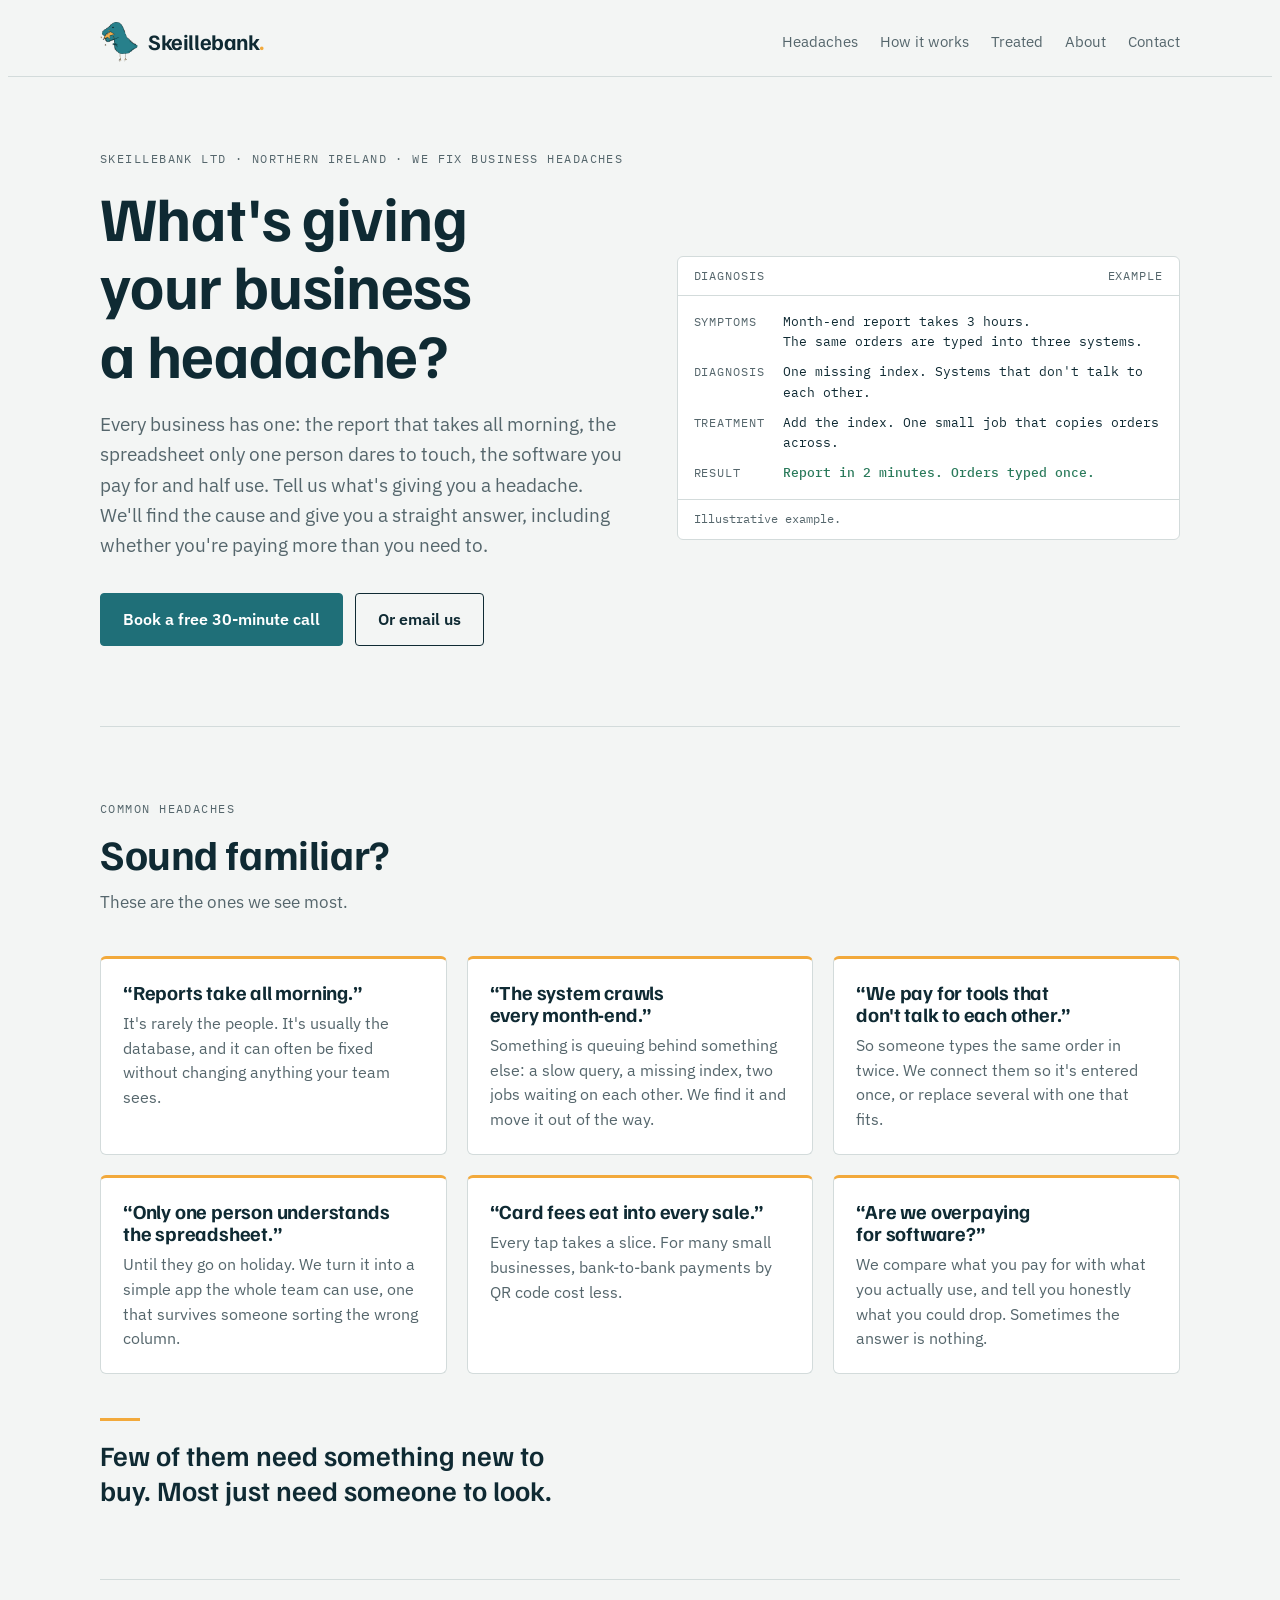
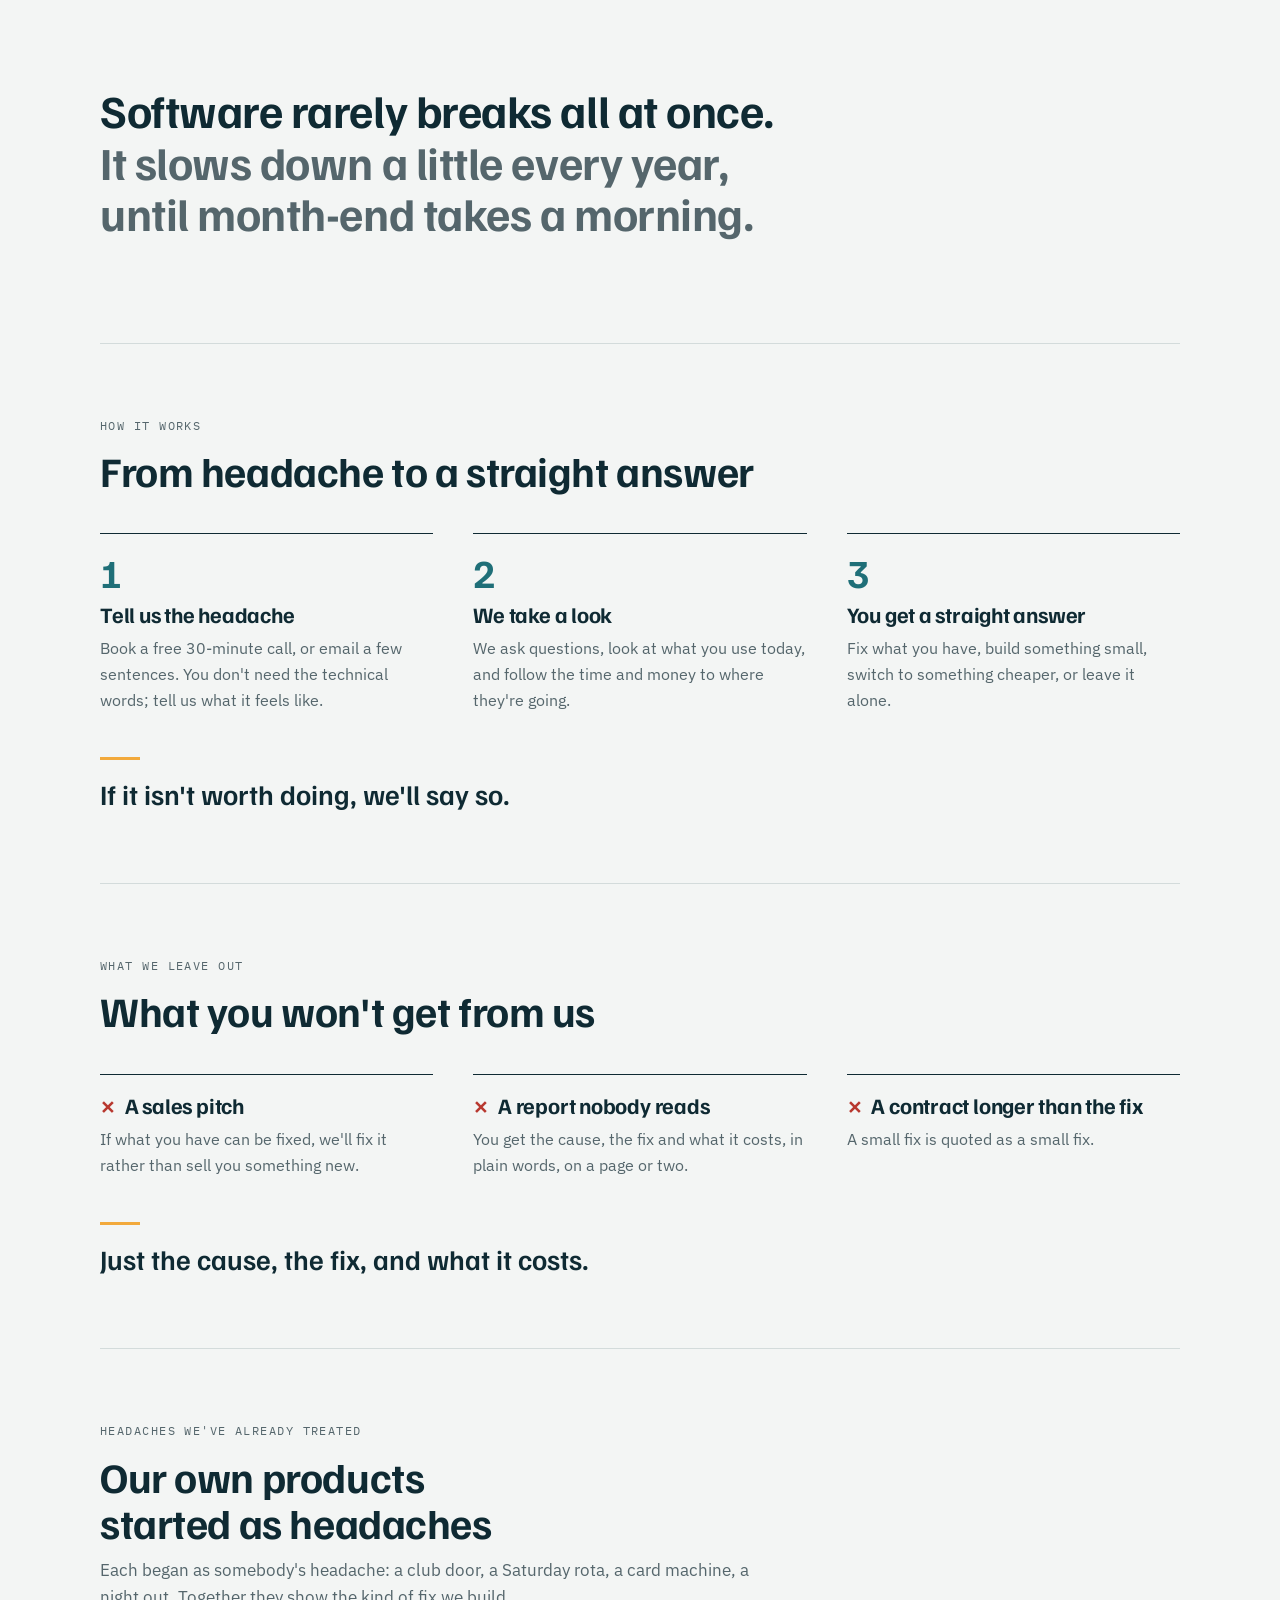
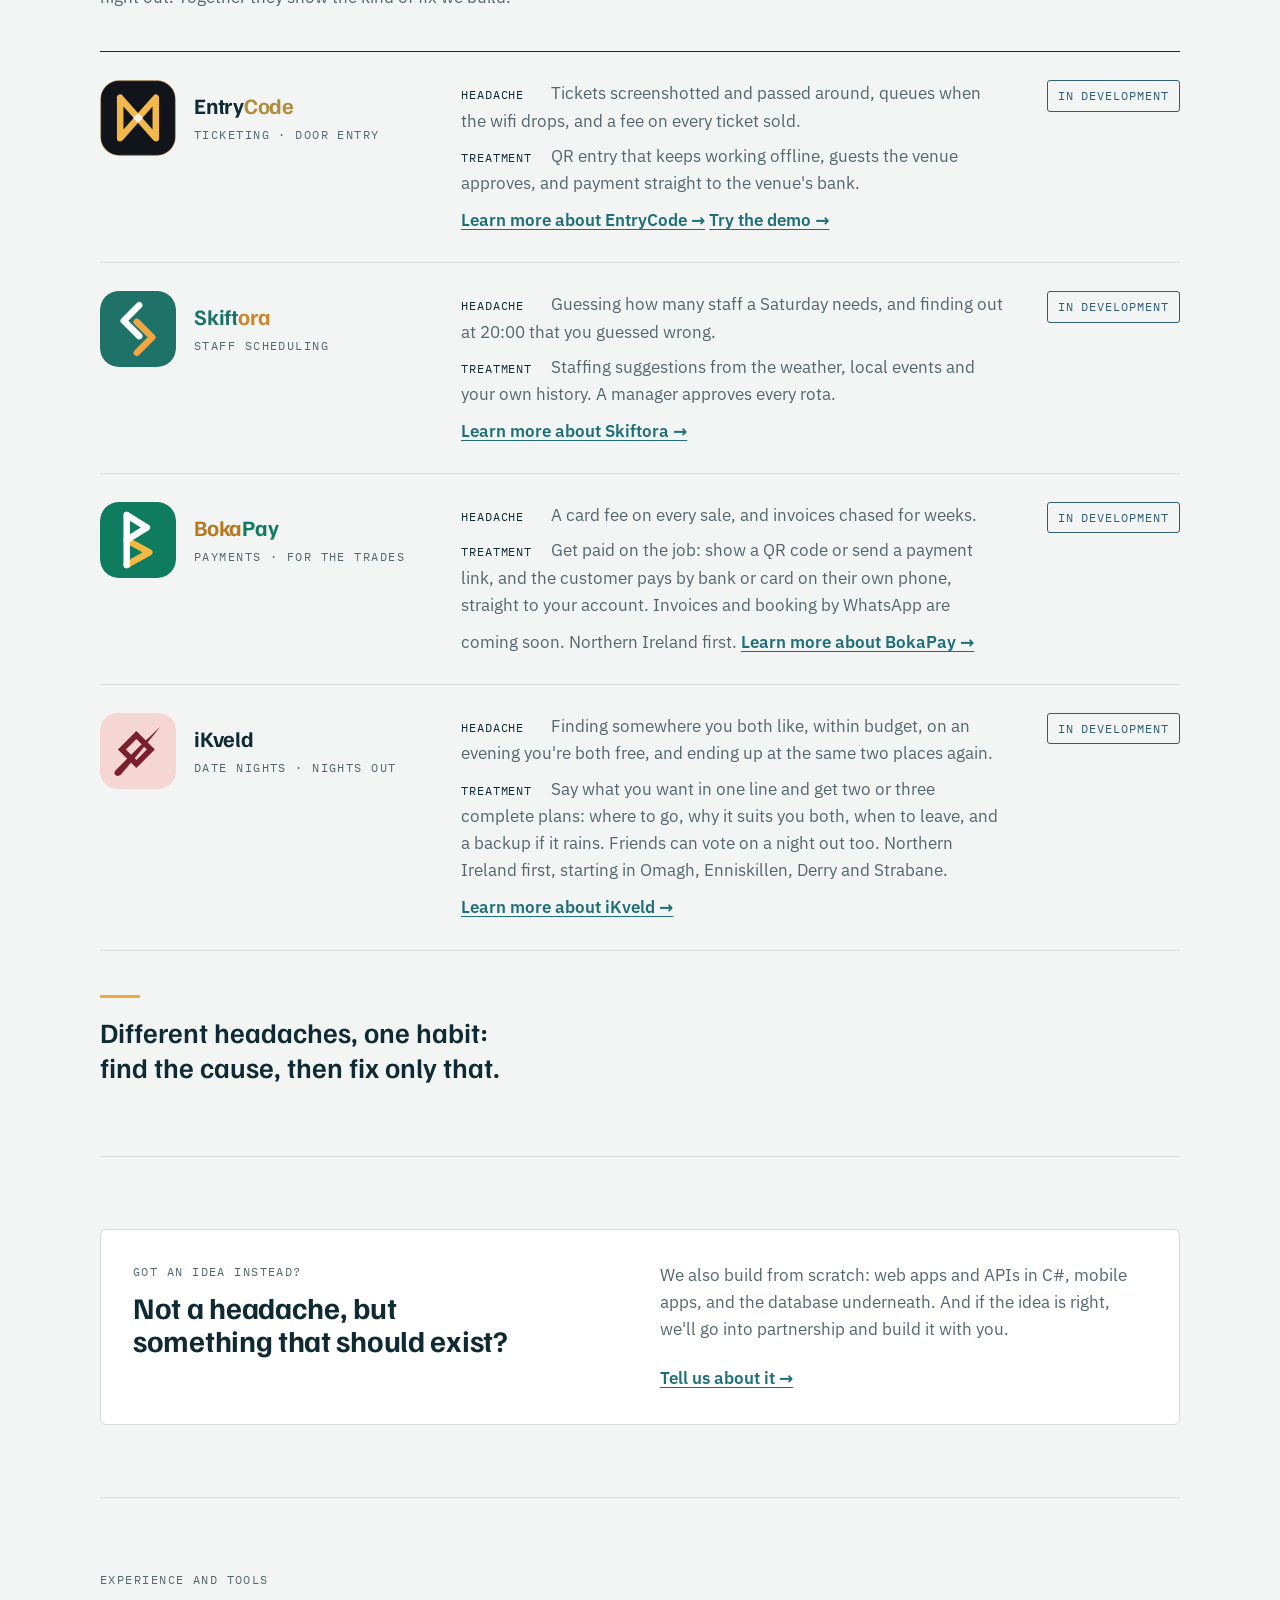
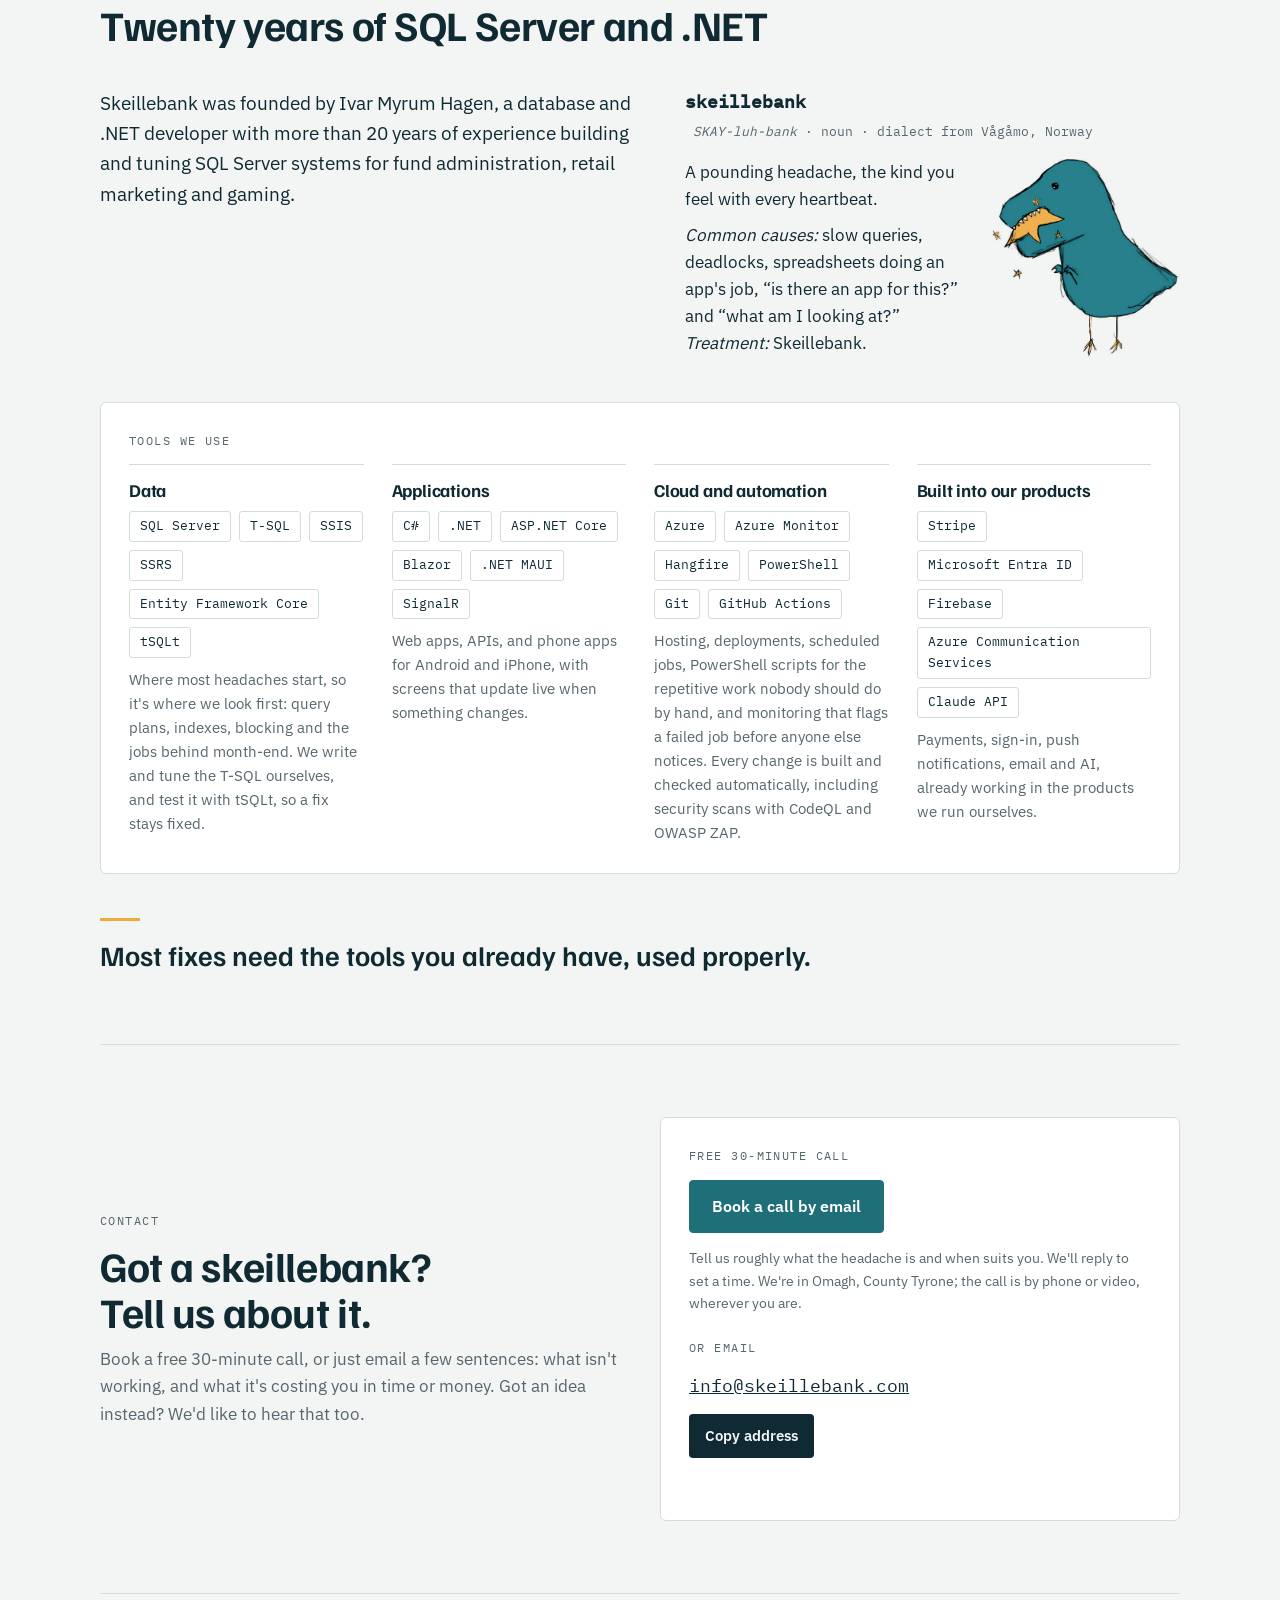
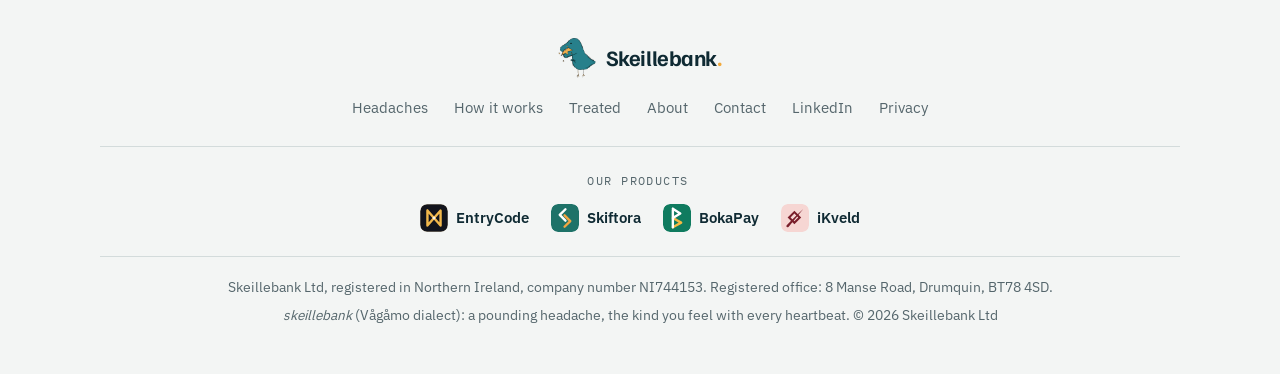
==== commit 8b8adaa9: "Footer and schema.org: link the LinkedIn company page Co-Authored-By: Claude Opus 5.5 <noreply@anthr" ====
--- a/index.html
+++ b/index.html
@@ -24,6 +24,7 @@
       "@id": "https://skeillebank.com/#company",
       "name": "Skeillebank Ltd",
       "alternateName": "Skeillebank",
+      "sameAs": ["https://www.linkedin.com/company/skeillebank/"],
       "url": "https://skeillebank.com/",
       "logo": "https://skeillebank.com/email-logo.png",
       "image": "https://skeillebank.com/email-logo.png",
@@ -622,6 +623,7 @@
       <a href="#treated">Treated</a>
       <a href="#about">About</a>
       <a href="#contact">Contact</a>
+      <a href="https://www.linkedin.com/company/skeillebank/">LinkedIn</a>
       <a href="privacy.html">Privacy</a>
     </nav>
     <nav class="family" aria-label="Skeillebank products">
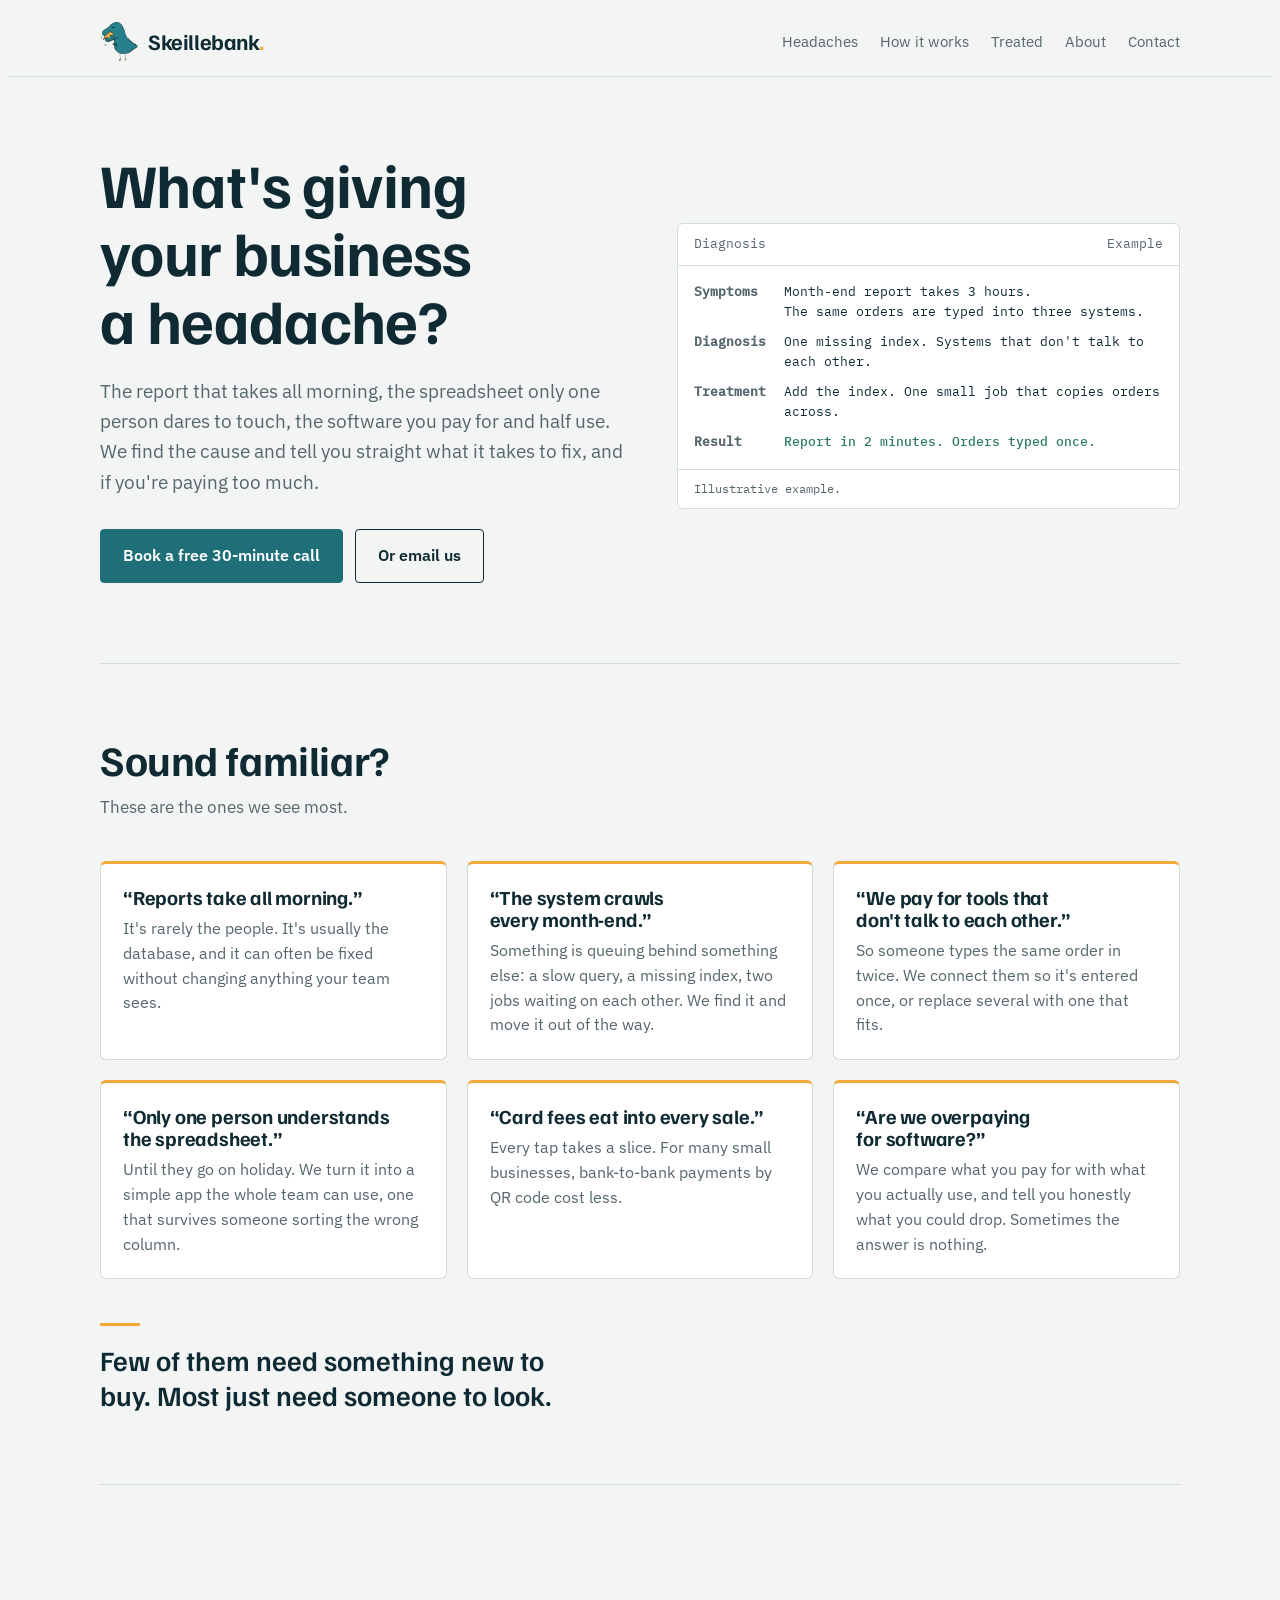
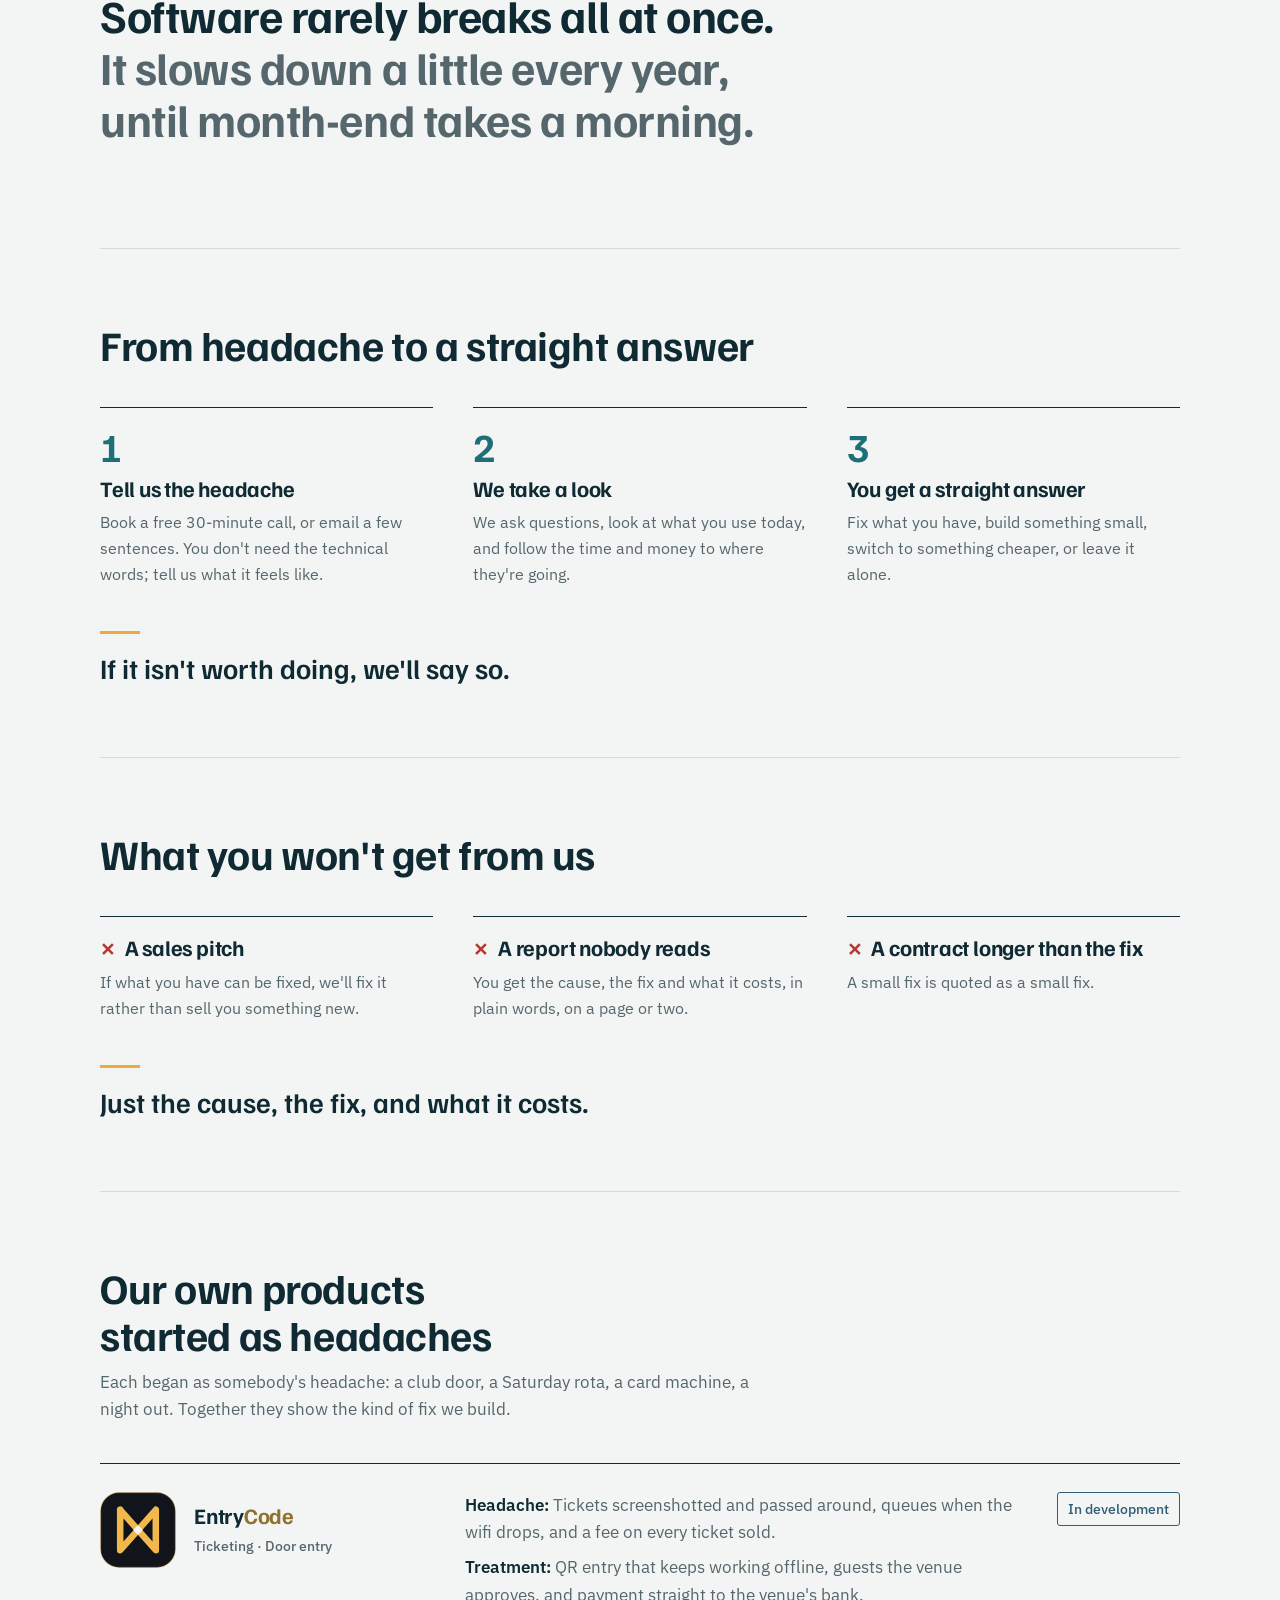
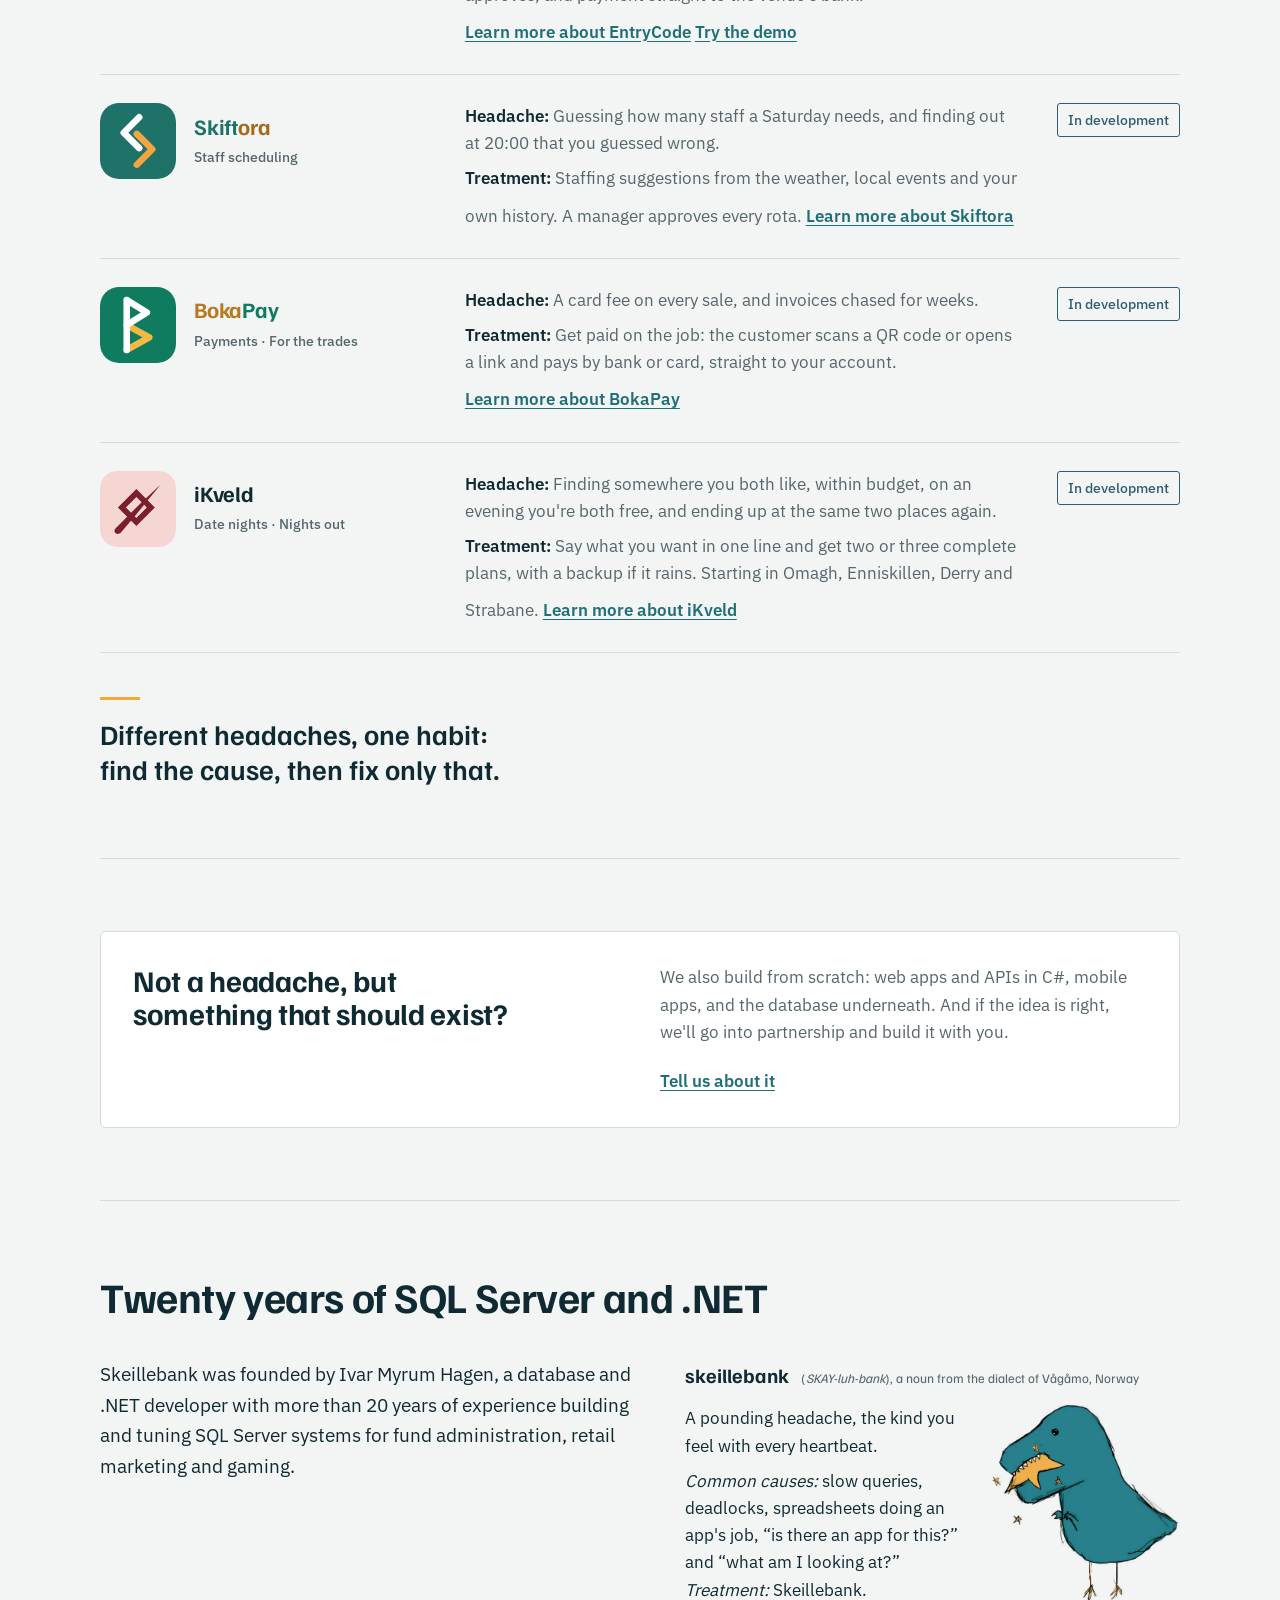
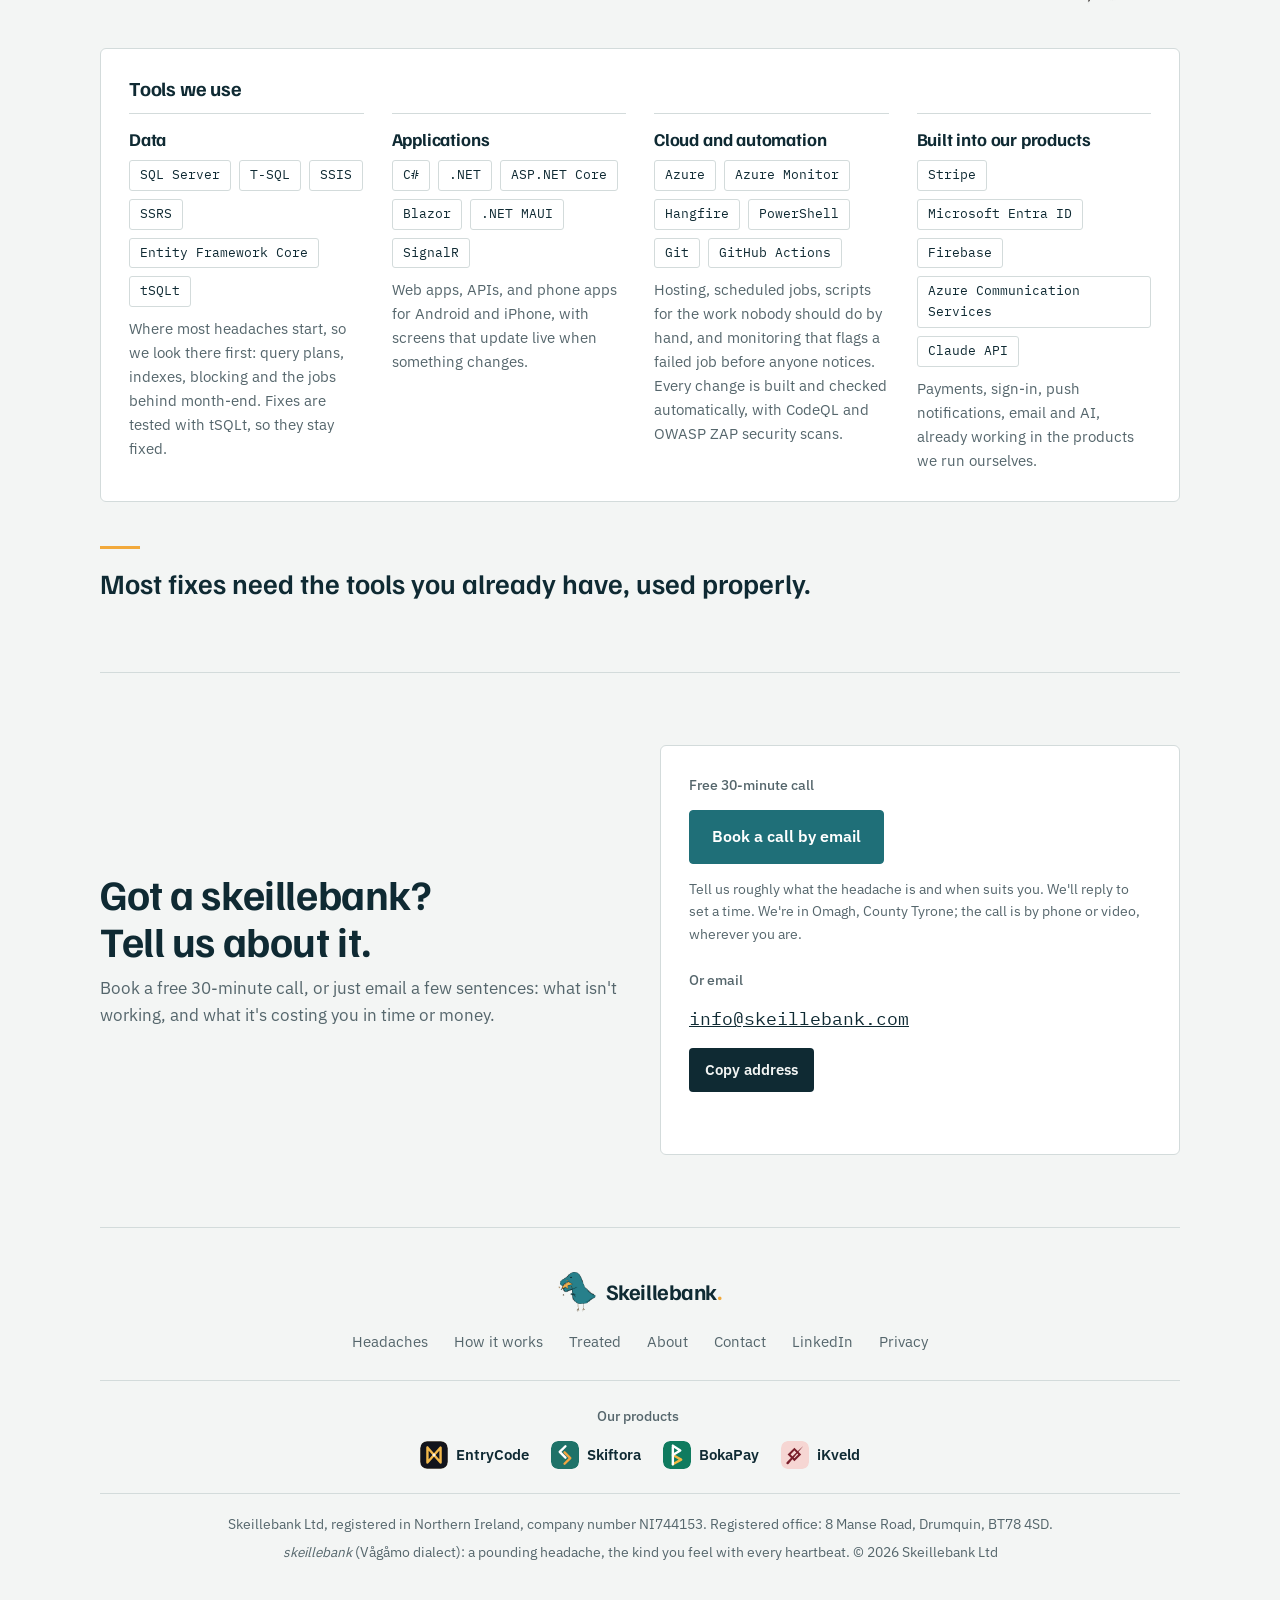
==== commit 5f11f451: "Less template look: no eyebrows, tracked capitals, glued arrows or dot strings Checked with Hallmark" ====
--- a/index.html
+++ b/index.html
@@ -98,6 +98,7 @@
 
 * { box-sizing: border-box; }
 html { scroll-behavior: smooth; }
+html, body { overflow-x: clip; }
 body {
   background: var(--bg);
   color: var(--fg);
@@ -114,10 +115,8 @@
 :focus-visible { outline: 3px solid var(--accent); outline-offset: 3px; border-radius: 2px; }
 
 .label {
-  font-family: var(--font-mono);
-  font-size: 12px;
-  letter-spacing: 0.12em;
-  text-transform: uppercase;
+  font-size: 14px;
+  font-weight: 500;
   color: var(--muted);
 }
 
@@ -156,9 +155,10 @@
 .btn.primary { background: var(--accent); border-color: var(--accent); color: var(--accent-fg); }
 .btn.primary:hover { filter: brightness(1.08); }
 .btn.ghost:hover { background: var(--surface); }
+.btn:active, .copy:active { transform: translateY(1px); }
 
 .plan { background: var(--surface); border: 1px solid var(--line); border-radius: 6px; font-family: var(--font-mono); font-size: 13px; overflow: hidden; }
-.plan-head { display: flex; justify-content: space-between; gap: 12px; padding: 10px 16px; border-bottom: 1px solid var(--line); color: var(--muted); font-size: 11.5px; letter-spacing: 0.08em; text-transform: uppercase; }
+.plan-head { display: flex; justify-content: space-between; gap: 12px; padding: 10px 16px; border-bottom: 1px solid var(--line); color: var(--muted); font-size: 13px; }
 .plan pre { margin: 0; padding: 16px; overflow-x: auto; line-height: 1.7; color: var(--fg); }
 .plan .kw { color: var(--slate); font-weight: 500; }
 .plan .cm { color: var(--muted); }
@@ -186,13 +186,14 @@
 .product-name { display: flex; gap: 18px; align-items: center; }
 .product-logo { flex: none; width: 76px; height: 76px; border-radius: 17px; }
 /* Two-colour product names, matching each logo: EntryCode ink + brass, Skiftora teal + amber, BokaPay orange + green. */
-.wm-b.ec { color: #b08d3e; }
-.wm-a.sk { color: #1e7268; } .wm-b.sk { color: #c9862a; }
+/* EntryCode's own --brass-dark and a deeper Skiftora amber: the logo shades are under 3:1 as text on this background. */
+.wm-b.ec { color: #8f7130; }
+.wm-a.sk { color: #1e7268; } .wm-b.sk { color: #a36a1a; }
 .wm-a.bp { color: #b7791f; } .wm-b.bp { color: #0f7b5f; }
 @media (prefers-color-scheme: dark) { :root:not([data-theme="light"]) .wm-a.sk { color: var(--fg); } :root:not([data-theme="light"]) .wm-b.sk { color: #ffc870; } :root:not([data-theme="light"]) .wm-a.bp { color: #f4b942; } :root:not([data-theme="light"]) .wm-b.bp { color: #3fc79c; } :root:not([data-theme="light"]) .wm-b.ec { color: #d4b06a; } }
 .product .tags { margin-top: 8px; }
 .product p { color: var(--muted); max-width: 36em; }
-.status { font-family: var(--font-mono); font-size: 12px; letter-spacing: 0.08em; text-transform: uppercase; white-space: nowrap; padding: 5px 10px; border: 1px solid var(--line); border-radius: 3px; color: var(--fg); justify-self: end; }
+.status { font-size: 14px; font-weight: 500; white-space: nowrap; padding: 5px 10px; border: 1px solid var(--line); border-radius: 3px; color: var(--fg); justify-self: end; }
 .status.dev { border-color: var(--slate); color: var(--slate); }
 .product.later h3, .product.later p { opacity: 0.72; }
 .more { display: inline-block; margin-top: 10px; color: var(--accent); font-weight: 600; text-underline-offset: 3px; }
@@ -216,7 +217,7 @@
 
 /* diagnosis card (hero) */
 .diag-list { margin: 0; padding: 16px; display: grid; grid-template-columns: auto minmax(0, 1fr); gap: 10px 18px; font-size: 13px; line-height: 1.55; }
-.diag-list dt { color: var(--muted); font-size: 11.5px; letter-spacing: 0.08em; text-transform: uppercase; padding-top: 1px; }
+.diag-list dt { color: var(--muted); font-weight: 600; }
 .diag-list dd { margin: 0; color: var(--fg); }
 .diag-list dd.good { color: var(--good); font-weight: 500; }
 
@@ -236,11 +237,11 @@
 /* treated (products) */
 .cure { display: grid; gap: 8px; }
 .cure p { color: var(--muted); max-width: 36em; }
-.cure-label { display: inline-block; min-width: 86px; font-family: var(--font-mono); font-size: 11.5px; letter-spacing: 0.08em; text-transform: uppercase; color: var(--fg); }
+.cure-label { font-weight: 600; color: var(--fg); }
 
 /* got an idea instead */
 .idea-band { display: grid; grid-template-columns: minmax(0, 1fr) minmax(0, 1fr); gap: 40px; align-items: start; background: var(--surface); border: 1px solid var(--line); border-radius: 6px; padding: 32px; }
-.idea-band h2 { font-size: clamp(24px, 3.2vw, 30px); font-weight: 700; margin-top: 10px; }
+.idea-band h2 { font-size: clamp(24px, 3.2vw, 30px); font-weight: 700; }
 .idea-text { display: grid; gap: 12px; color: var(--muted); }
 
 /* contact call button */
@@ -273,7 +274,7 @@
 .name-note .logo-figure { grid-area: fig; }
 .name-note .def { display: grid; gap: 8px; }
 .about-bio .name-note p { color: var(--fg); }
-.name-note .def-word { font-family: var(--font-mono); font-size: 18px; }
+.name-note .def-word { font-family: var(--font-display); font-size: 20px; }
 .name-note .def-meta { display: inline-block; font-size: 13px; color: var(--muted); margin-left: 8px; }
 .logo-figure { margin: 0; width: 190px; display: grid; gap: 10px; }
 .logo-figure img { width: 190px; height: auto; display: block; }
@@ -308,7 +309,8 @@
 .without p { color: var(--muted); font-size: 16px; }
 footer { display: grid; gap: 18px; justify-content: stretch; }
 .family { display: flex; flex-wrap: wrap; align-items: center; gap: 12px 22px; padding-bottom: 18px; border-bottom: 1px solid var(--line); }
-.family-label { font-family: var(--font-mono); font-size: 12px; letter-spacing: 0.12em; text-transform: uppercase; margin-right: 4px; }
+.family-label { margin-right: 4px; }
+.tools-head { font-size: 20px; font-weight: 700; }
 .family a { display: inline-flex; align-items: center; gap: 8px; text-decoration: none; color: var(--fg); font-weight: 600; font-size: 15px; }
 .family a:hover { color: var(--accent); }
 .family img { width: 28px; height: 28px; border-radius: 7px; display: block; }
@@ -360,9 +362,8 @@
 <main class="wrap" id="top">
   <div class="hero">
     <div>
-      <p class="label">Skeillebank Ltd · Northern Ireland · We fix business headaches</p>
-      <h1 style="margin-top:14px">What's giving your business a headache?</h1>
-      <p class="lead">Every business has one: the report that takes all morning, the spreadsheet only one person dares to touch, the software you pay for and half use. Tell us what's giving you a headache. We'll find the cause and give you a straight answer, including whether you're paying more than you need to.</p>
+      <h1>What's giving your business a headache?</h1>
+      <p class="lead">The report that takes all morning, the spreadsheet only one person dares to touch, the software you pay for and half use. We find the cause and tell you straight what it takes to fix, and if you're paying too much.</p>
       <div class="cta-row">
         <a class="btn primary" href="mailto:info@skeillebank.com?subject=Free%2030-minute%20call">Book a free 30-minute call</a>
         <a class="btn ghost" href="#contact">Or email us</a>
@@ -387,7 +388,6 @@
 
   <section id="headaches">
     <div class="sec-head">
-      <p class="label">Common headaches</p>
       <h2>Sound familiar?</h2>
       <p>These are the ones we see most.</p>
     </div>
@@ -426,7 +426,6 @@
 
   <section id="how">
     <div class="sec-head">
-      <p class="label">How it works</p>
       <h2>From headache to a straight answer</h2>
     </div>
     <ol class="steps">
@@ -448,7 +447,6 @@
 
   <section id="without">
     <div class="sec-head">
-      <p class="label">What we leave out</p>
       <h2>What you won't get from us</h2>
     </div>
     <ul class="without">
@@ -470,7 +468,6 @@
 
   <section id="treated">
     <div class="sec-head">
-      <p class="label">Headaches we've already treated</p>
       <h2>Our own products started as headaches</h2>
       <p>Each began as somebody's headache: a club door, a Saturday rota, a card machine, a night out. Together they show the kind of fix we build.</p>
     </div>
@@ -484,8 +481,8 @@
           </div>
         </div>
         <div class="cure">
-          <p><span class="cure-label">Headache</span> Tickets screenshotted and passed around, queues when the wifi drops, and a fee on every ticket sold.</p>
-          <p><span class="cure-label">Treatment</span> QR entry that keeps working offline, guests the venue approves, and payment straight to the venue's bank. <a class="more" href="https://entrycode.uk">Learn more about EntryCode →</a> <a class="more" href="https://entrycode.uk/demo">Try the demo →</a></p>
+          <p><span class="cure-label">Headache:</span> Tickets screenshotted and passed around, queues when the wifi drops, and a fee on every ticket sold.</p>
+          <p><span class="cure-label">Treatment:</span> QR entry that keeps working offline, guests the venue approves, and payment straight to the venue's bank. <a class="more" href="https://entrycode.uk">Learn more about EntryCode</a> <a class="more" href="https://entrycode.uk/demo">Try the demo</a></p>
         </div>
         <span class="status dev">In development</span>
       </article>
@@ -498,8 +495,8 @@
           </div>
         </div>
         <div class="cure">
-          <p><span class="cure-label">Headache</span> Guessing how many staff a Saturday needs, and finding out at 20:00 that you guessed wrong.</p>
-          <p><span class="cure-label">Treatment</span> Staffing suggestions from the weather, local events and your own history. A manager approves every rota. <a class="more" href="https://skiftora.com">Learn more about Skiftora →</a></p>
+          <p><span class="cure-label">Headache:</span> Guessing how many staff a Saturday needs, and finding out at 20:00 that you guessed wrong.</p>
+          <p><span class="cure-label">Treatment:</span> Staffing suggestions from the weather, local events and your own history. A manager approves every rota. <a class="more" href="https://skiftora.com">Learn more about Skiftora</a></p>
         </div>
         <span class="status dev">In development</span>
       </article>
@@ -512,8 +509,8 @@
           </div>
         </div>
         <div class="cure">
-          <p><span class="cure-label">Headache</span> A card fee on every sale, and invoices chased for weeks.</p>
-          <p><span class="cure-label">Treatment</span> Get paid on the job: show a QR code or send a payment link, and the customer pays by bank or card on their own phone, straight to your account. Invoices and booking by WhatsApp are coming soon. Northern Ireland first. <a class="more" href="https://bokapay.co.uk">Learn more about BokaPay →</a></p>
+          <p><span class="cure-label">Headache:</span> A card fee on every sale, and invoices chased for weeks.</p>
+          <p><span class="cure-label">Treatment:</span> Get paid on the job: the customer scans a QR code or opens a link and pays by bank or card, straight to your account. <a class="more" href="https://bokapay.co.uk">Learn more about BokaPay</a></p>
         </div>
         <span class="status dev">In development</span>
       </article>
@@ -526,8 +523,8 @@
           </div>
         </div>
         <div class="cure">
-          <p><span class="cure-label">Headache</span> Finding somewhere you both like, within budget, on an evening you're both free, and ending up at the same two places again.</p>
-          <p><span class="cure-label">Treatment</span> Say what you want in one line and get two or three complete plans: where to go, why it suits you both, when to leave, and a backup if it rains. Friends can vote on a night out too. Northern Ireland first, starting in Omagh, Enniskillen, Derry and Strabane. <a class="more" href="https://ikveld.com">Learn more about iKveld →</a></p>
+          <p><span class="cure-label">Headache:</span> Finding somewhere you both like, within budget, on an evening you're both free, and ending up at the same two places again.</p>
+          <p><span class="cure-label">Treatment:</span> Say what you want in one line and get two or three complete plans, with a backup if it rains. Starting in Omagh, Enniskillen, Derry and Strabane. <a class="more" href="https://ikveld.com">Learn more about iKveld</a></p>
         </div>
         <span class="status dev">In development</span>
       </article>
@@ -538,19 +535,17 @@
   <section id="ideas">
     <div class="idea-band">
       <div>
-        <p class="label">Got an idea instead?</p>
         <h2>Not a headache, but something that should exist?</h2>
       </div>
       <div class="idea-text">
         <p>We also build from scratch: web apps and APIs in C#, mobile apps, and the database underneath. And if the idea is right, we'll go into partnership and build it with you.</p>
-        <p><a class="more" href="#contact">Tell us about it →</a></p>
+        <p><a class="more" href="#contact">Tell us about it</a></p>
       </div>
     </div>
   </section>
 
   <section id="about">
     <div class="sec-head">
-      <p class="label">Experience and tools</p>
       <h2>Twenty years of SQL Server and .NET</h2>
     </div>
     <div class="about">
@@ -558,7 +553,7 @@
         <p>Skeillebank was founded by Ivar Myrum Hagen, a database and .NET developer with more than 20 years of experience building and tuning SQL Server systems for fund administration, retail marketing and gaming.</p>
       </div>
       <div class="name-note">
-          <p class="def-word"><b>skeillebank</b> <span class="def-meta"><i>SKAY-luh-bank</i> · noun · dialect from Vågåmo, Norway</span></p>
+          <p class="def-word"><b>skeillebank</b> <span class="def-meta">(<i>SKAY-luh-bank</i>), a noun from the dialect of Vågåmo, Norway</span></p>
           <div class="def">
             <p>A pounding headache, the kind you feel with every heartbeat.</p>
             <p><i>Common causes:</i> slow queries, deadlocks, spreadsheets doing an app's job, “is there an app for this?” and “what am I looking at?”<br><i>Treatment:</i> Skeillebank.</p>
@@ -569,12 +564,12 @@
         </div>
     </div>
     <div class="about-facts tools">
-      <p class="label">Tools we use</p>
+      <h3 class="tools-head">Tools we use</h3>
       <div class="tool-groups">
           <div class="tool-group">
             <h3>Data</h3>
             <ul class="stack"><li>SQL Server</li><li>T-SQL</li><li>SSIS</li><li>SSRS</li><li>Entity Framework Core</li><li>tSQLt</li></ul>
-            <p>Where most headaches start, so it&#39;s where we look first: query plans, indexes, blocking and the jobs behind month-end. We write and tune the T-SQL ourselves, and test it with tSQLt, so a fix stays fixed.</p>
+            <p>Where most headaches start, so we look there first: query plans, indexes, blocking and the jobs behind month-end. Fixes are tested with tSQLt, so they stay fixed.</p>
           </div>
           <div class="tool-group">
             <h3>Applications</h3>
@@ -584,7 +579,7 @@
           <div class="tool-group">
             <h3>Cloud and automation</h3>
             <ul class="stack"><li>Azure</li><li>Azure Monitor</li><li>Hangfire</li><li>PowerShell</li><li>Git</li><li>GitHub Actions</li></ul>
-            <p>Hosting, deployments, scheduled jobs, PowerShell scripts for the repetitive work nobody should do by hand, and monitoring that flags a failed job before anyone else notices. Every change is built and checked automatically, including security scans with CodeQL and OWASP ZAP.</p>
+            <p>Hosting, scheduled jobs, scripts for the work nobody should do by hand, and monitoring that flags a failed job before anyone notices. Every change is built and checked automatically, with CodeQL and OWASP ZAP security scans.</p>
           </div>
           <div class="tool-group">
             <h3>Built into our products</h3>
@@ -599,9 +594,8 @@
   <section id="contact">
     <div class="contact">
       <div class="sec-head" style="margin-bottom:0">
-        <p class="label">Contact</p>
         <h2>Got a skeillebank? Tell us about it.</h2>
-        <p>Book a free 30-minute call, or just email a few sentences: what isn't working, and what it's costing you in time or money. Got an idea instead? We'd like to hear that too.</p>
+        <p>Book a free 30-minute call, or just email a few sentences: what isn't working, and what it's costing you in time or money.</p>
       </div>
       <div class="contact-box">
         <p class="label">Free 30-minute call</p>
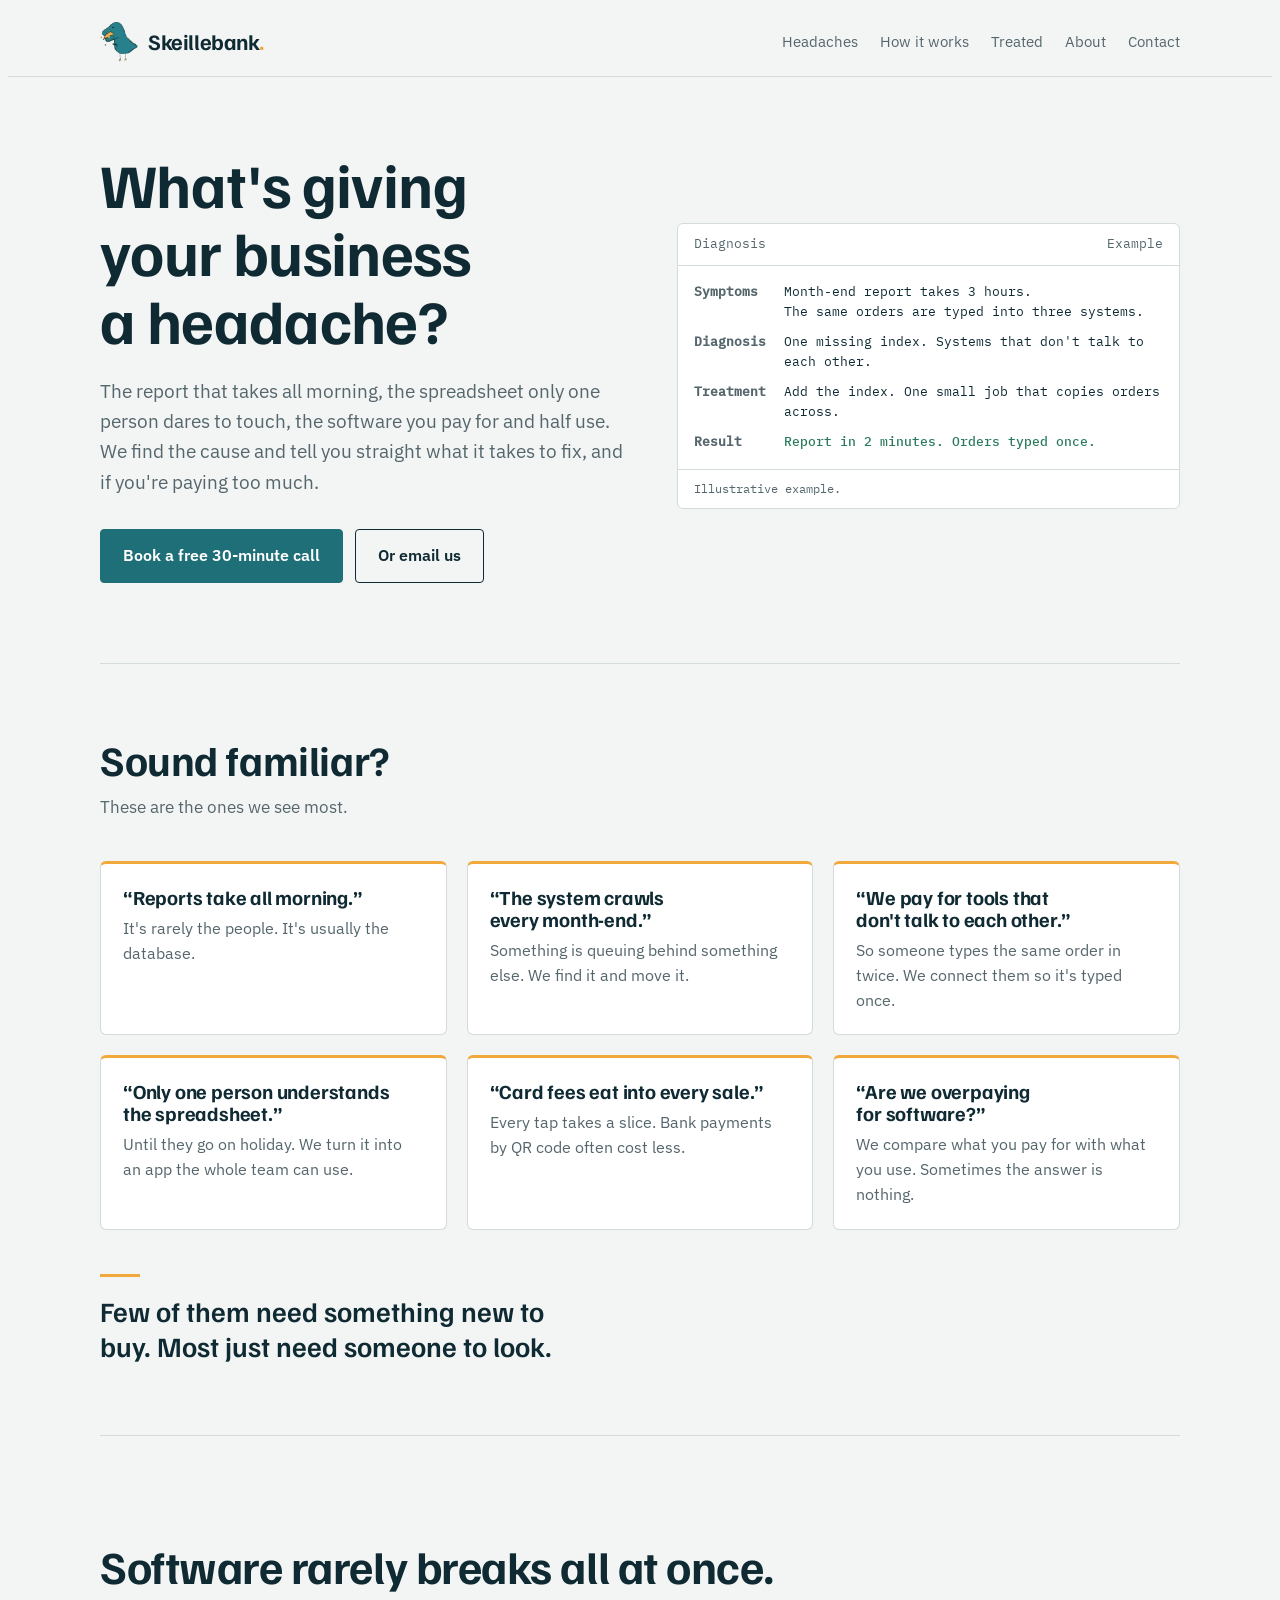
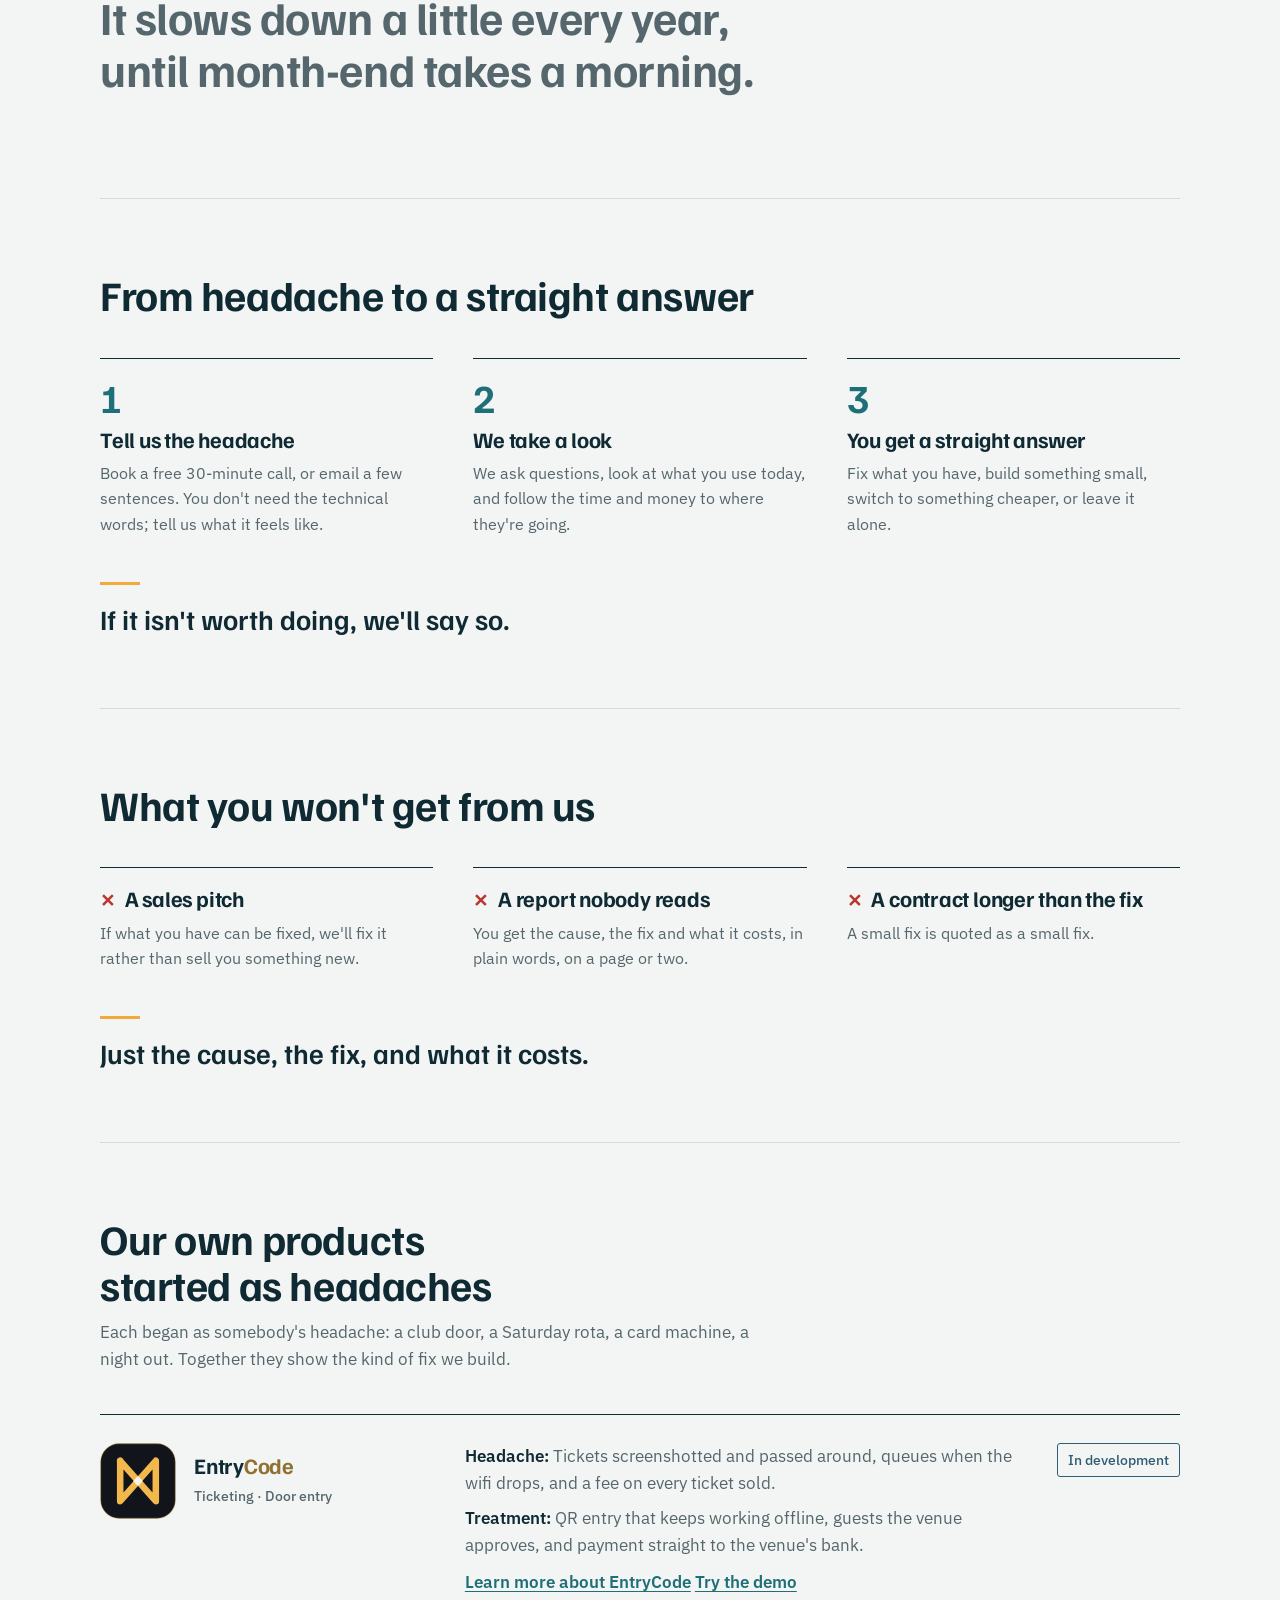
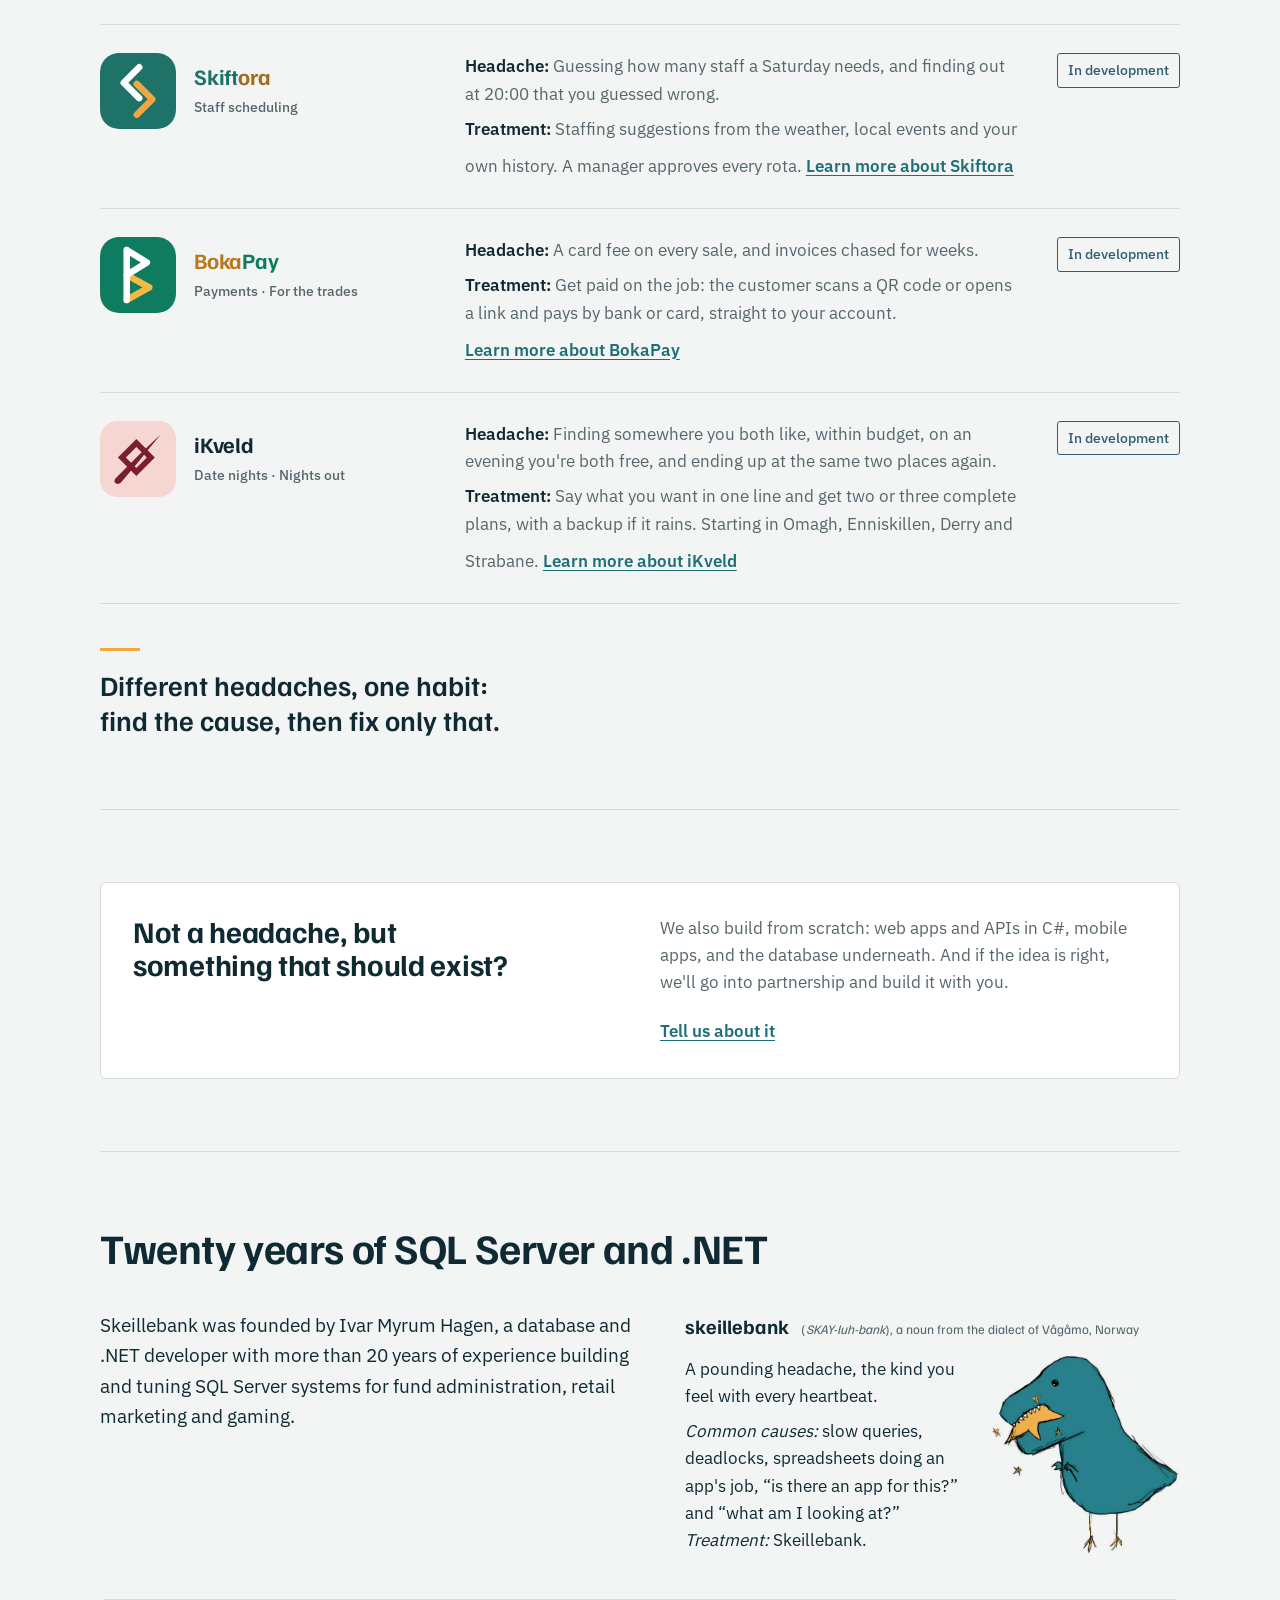
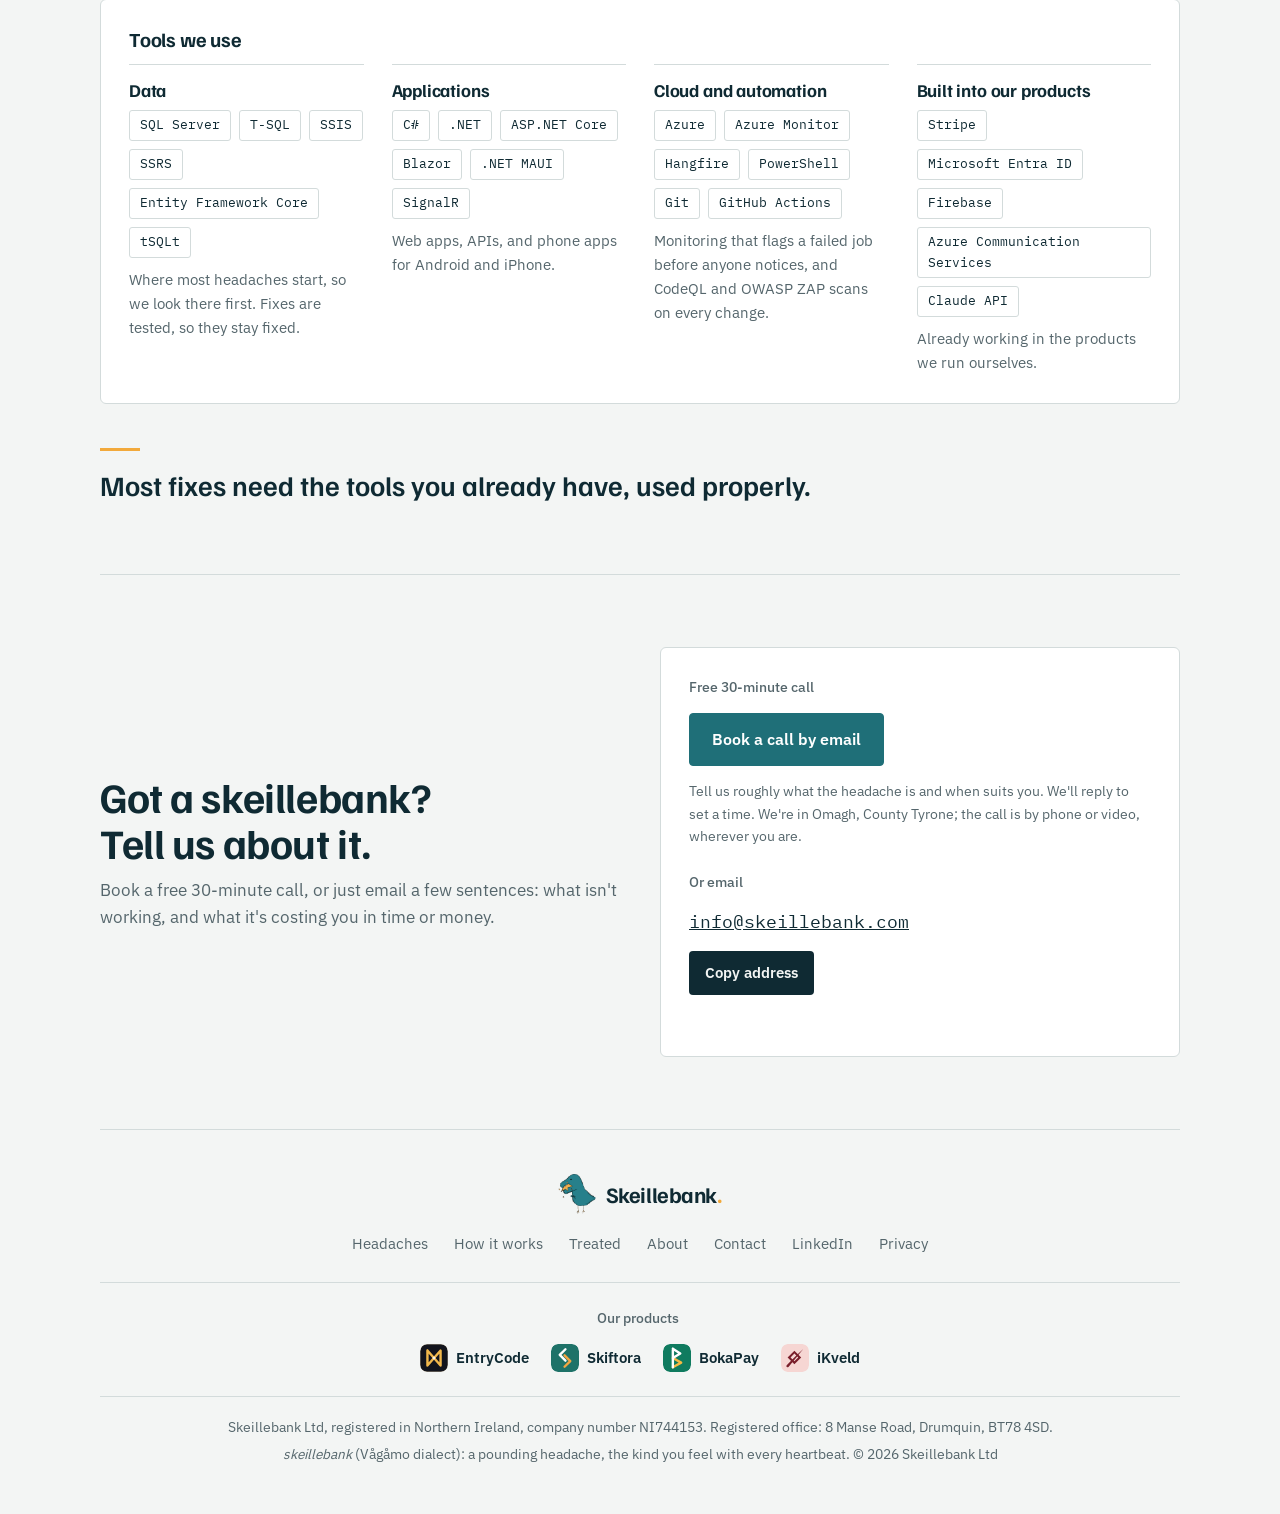
==== commit 7537244c: "Shorter headache cards and tool notes (1,140 -> about 1,020 words) Brand check: 1 fail left, words o" ====
--- a/index.html
+++ b/index.html
@@ -394,27 +394,27 @@
     <div class="symptoms">
       <div class="symptom">
         <h3>“Reports take all morning.”</h3>
-        <p>It's rarely the people. It's usually the database, and it can often be fixed without changing anything your team sees.</p>
+        <p>It's rarely the people. It's usually the database.</p>
       </div>
       <div class="symptom">
         <h3>“The system crawls every month-end.”</h3>
-        <p>Something is queuing behind something else: a slow query, a missing index, two jobs waiting on each other. We find it and move it out of the way.</p>
+        <p>Something is queuing behind something else. We find it and move it.</p>
       </div>
       <div class="symptom">
         <h3>“We pay for tools that don't talk to each other.”</h3>
-        <p>So someone types the same order in twice. We connect them so it's entered once, or replace several with one that fits.</p>
+        <p>So someone types the same order in twice. We connect them so it's typed once.</p>
       </div>
       <div class="symptom">
         <h3>“Only one person understands the spreadsheet.”</h3>
-        <p>Until they go on holiday. We turn it into a simple app the whole team can use, one that survives someone sorting the wrong column.</p>
+        <p>Until they go on holiday. We turn it into an app the whole team can use.</p>
       </div>
       <div class="symptom">
         <h3>“Card fees eat into every sale.”</h3>
-        <p>Every tap takes a slice. For many small businesses, bank-to-bank payments by QR code cost less.</p>
+        <p>Every tap takes a slice. Bank payments by QR code often cost less.</p>
       </div>
       <div class="symptom">
         <h3>“Are we overpaying for software?”</h3>
-        <p>We compare what you pay for with what you actually use, and tell you honestly what you could drop. Sometimes the answer is nothing.</p>
+        <p>We compare what you pay for with what you use. Sometimes the answer is nothing.</p>
       </div>
     </div>
     <p class="land">Few of them need something new to buy. Most just need someone to look.</p>
@@ -569,22 +569,22 @@
           <div class="tool-group">
             <h3>Data</h3>
             <ul class="stack"><li>SQL Server</li><li>T-SQL</li><li>SSIS</li><li>SSRS</li><li>Entity Framework Core</li><li>tSQLt</li></ul>
-            <p>Where most headaches start, so we look there first: query plans, indexes, blocking and the jobs behind month-end. Fixes are tested with tSQLt, so they stay fixed.</p>
+            <p>Where most headaches start, so we look there first. Fixes are tested, so they stay fixed.</p>
           </div>
           <div class="tool-group">
             <h3>Applications</h3>
             <ul class="stack"><li>C#</li><li>.NET</li><li>ASP.NET Core</li><li>Blazor</li><li>.NET MAUI</li><li>SignalR</li></ul>
-            <p>Web apps, APIs, and phone apps for Android and iPhone, with screens that update live when something changes.</p>
+            <p>Web apps, APIs, and phone apps for Android and iPhone.</p>
           </div>
           <div class="tool-group">
             <h3>Cloud and automation</h3>
             <ul class="stack"><li>Azure</li><li>Azure Monitor</li><li>Hangfire</li><li>PowerShell</li><li>Git</li><li>GitHub Actions</li></ul>
-            <p>Hosting, scheduled jobs, scripts for the work nobody should do by hand, and monitoring that flags a failed job before anyone notices. Every change is built and checked automatically, with CodeQL and OWASP ZAP security scans.</p>
+            <p>Monitoring that flags a failed job before anyone notices, and CodeQL and OWASP ZAP scans on every change.</p>
           </div>
           <div class="tool-group">
             <h3>Built into our products</h3>
             <ul class="stack"><li>Stripe</li><li>Microsoft Entra ID</li><li>Firebase</li><li>Azure Communication Services</li><li>Claude API</li></ul>
-            <p>Payments, sign-in, push notifications, email and AI, already working in the products we run ourselves.</p>
+            <p>Already working in the products we run ourselves.</p>
           </div>
       </div>
     </div>
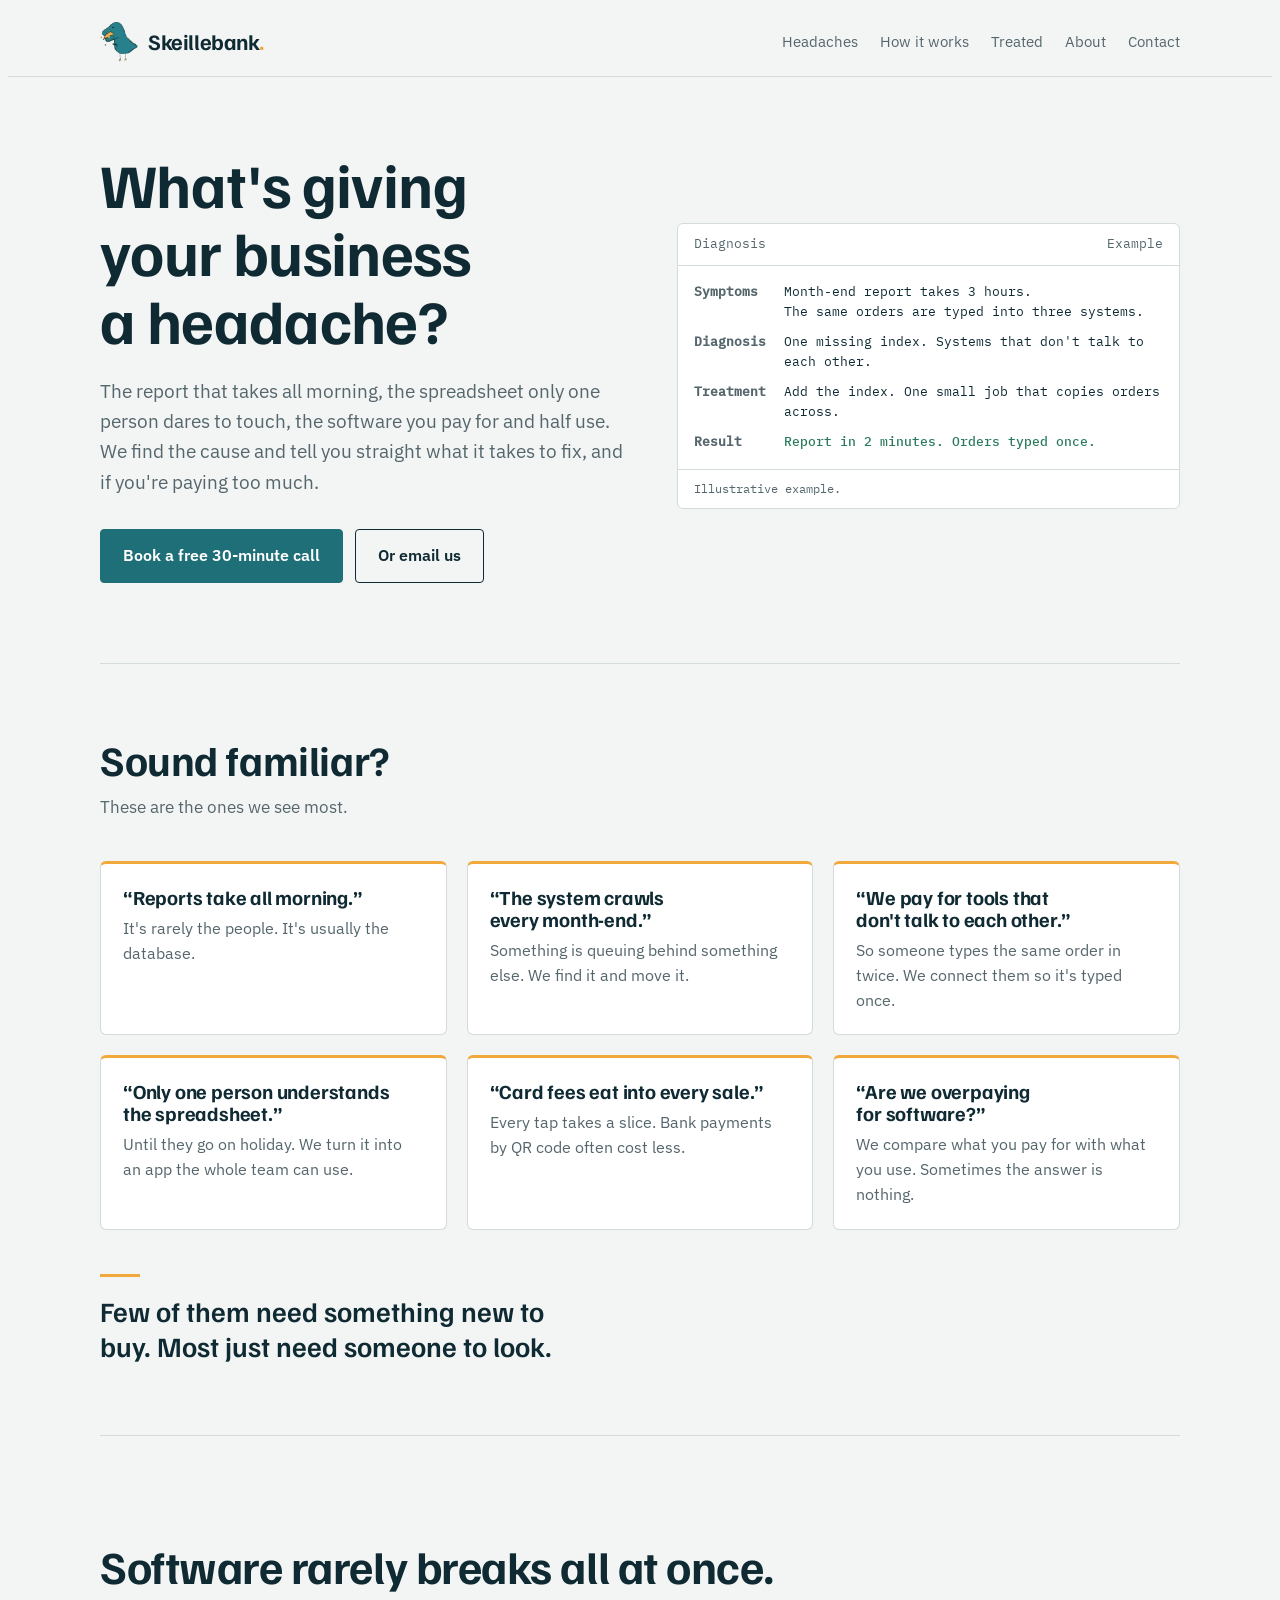
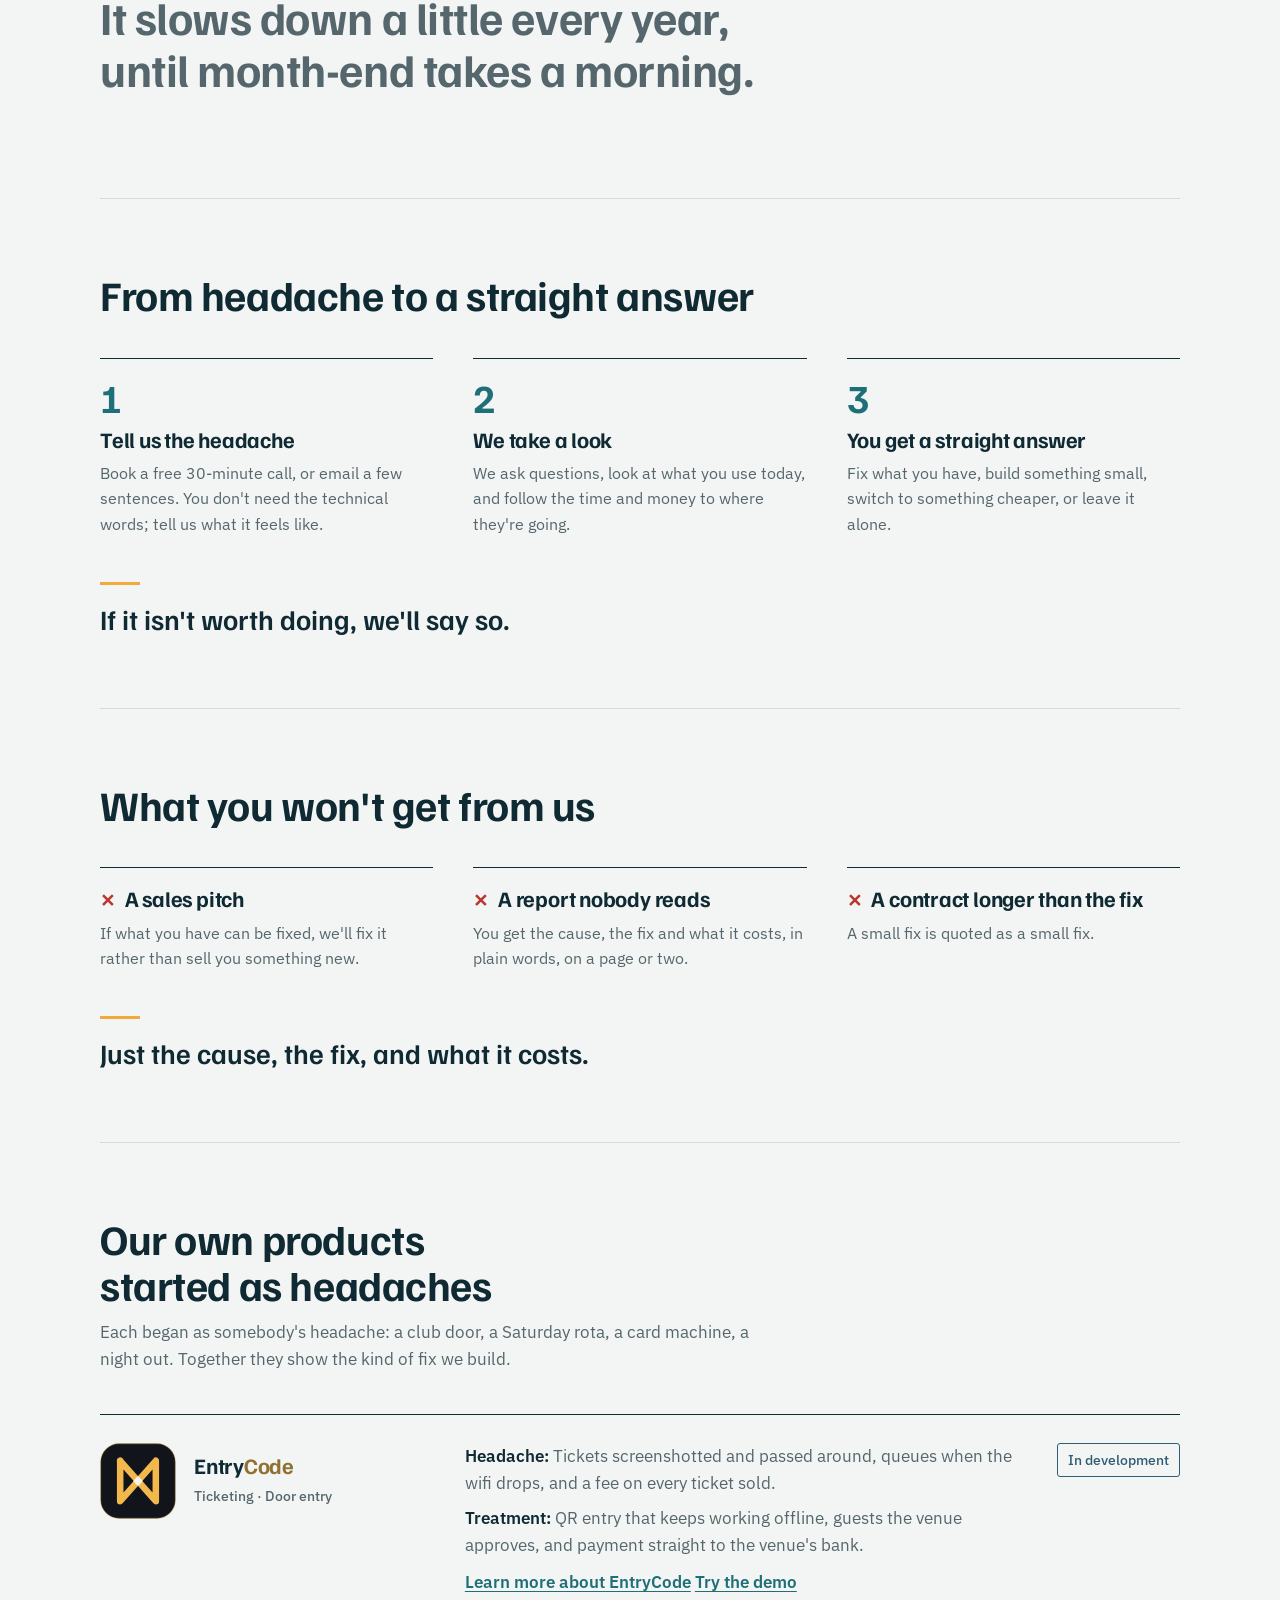
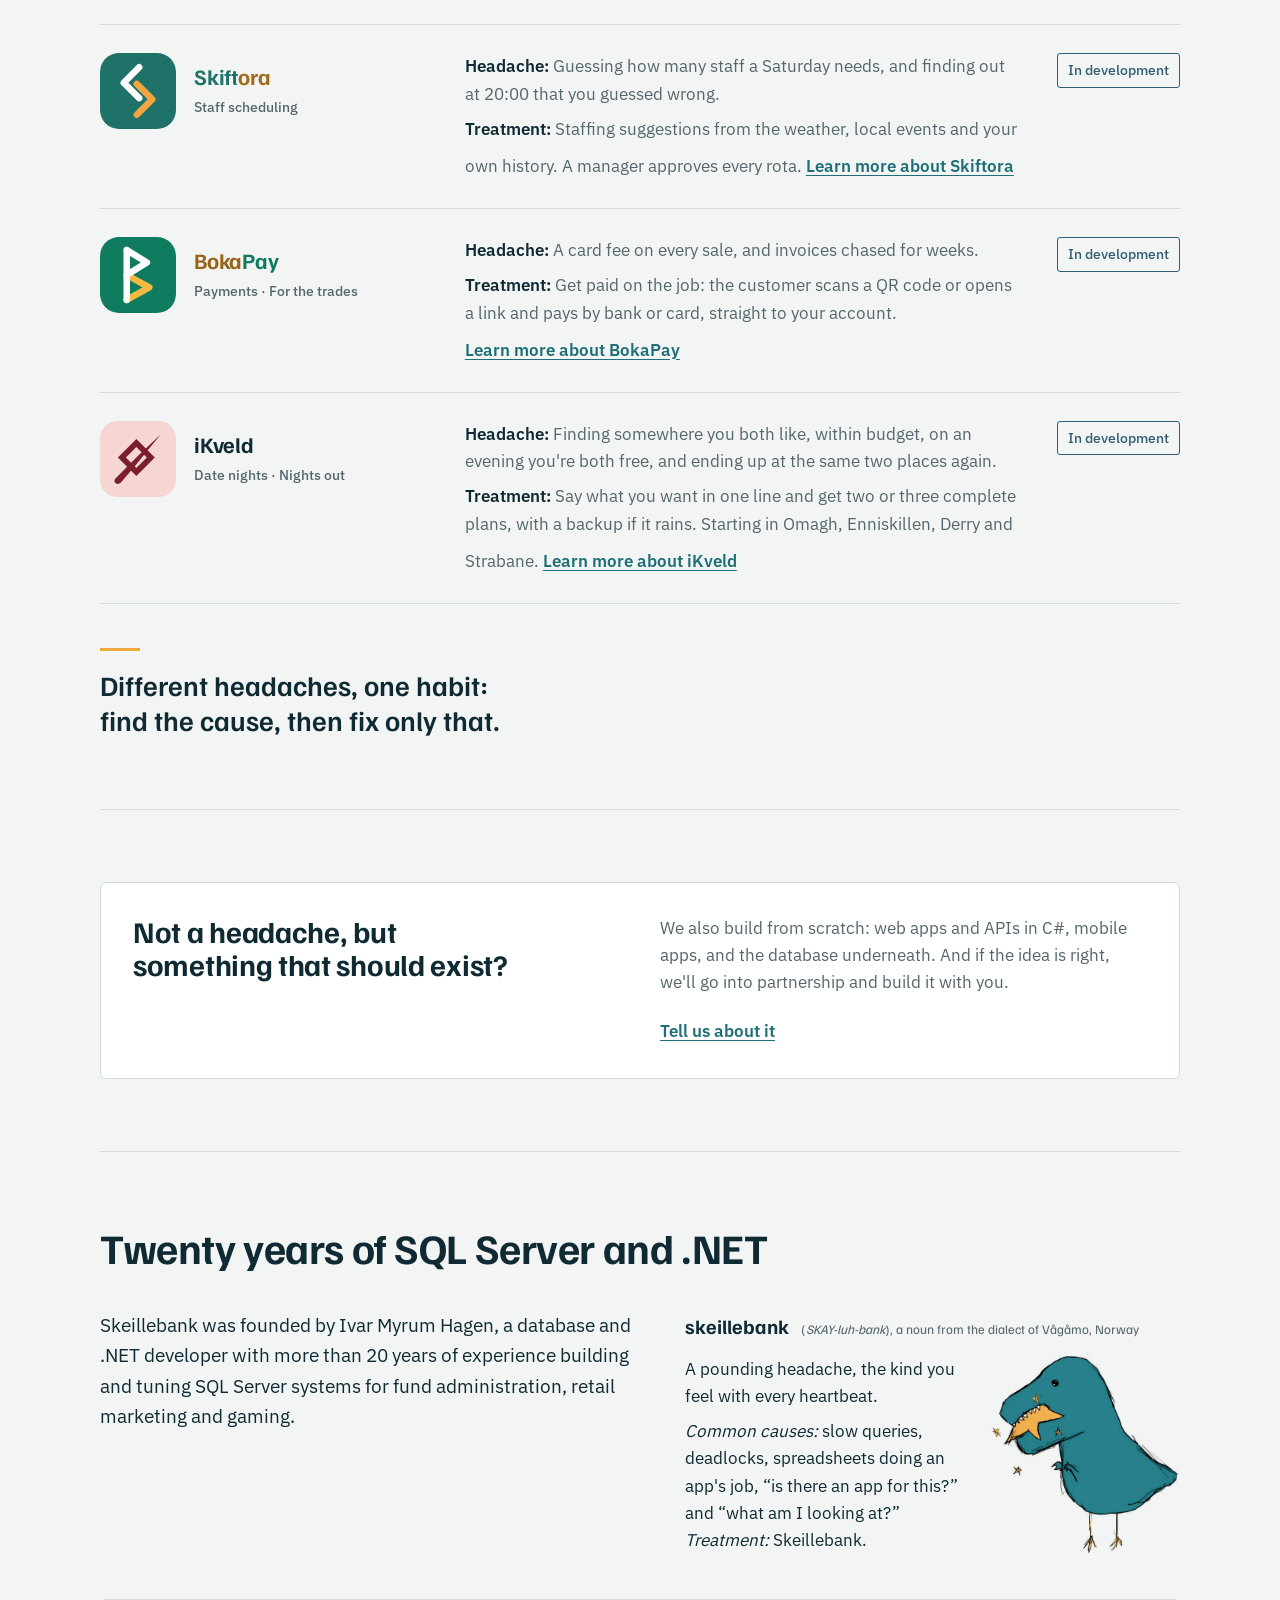
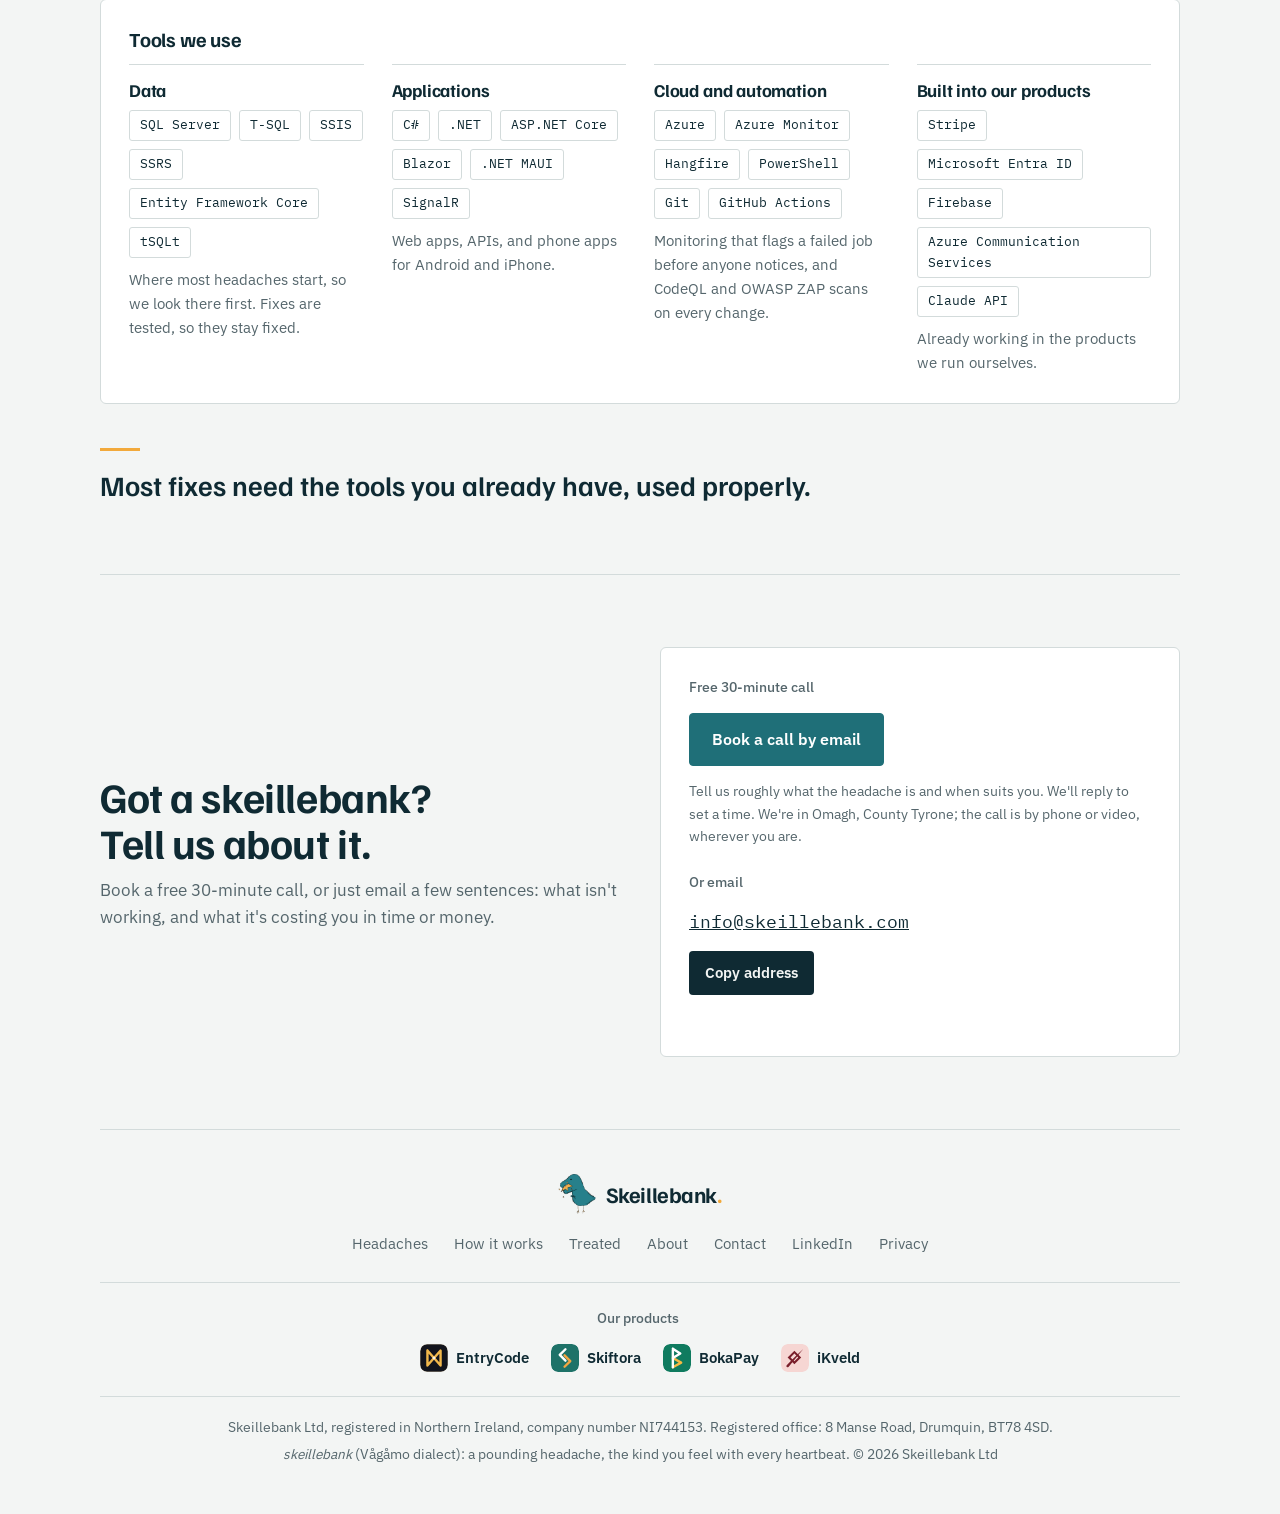
==== commit a00d1288: "BokaPay wordmark: the same darker orange as bokapay.co.uk (#9a6418) Co-Authored-By: Claude Opus 5.5 " ====
--- a/index.html
+++ b/index.html
@@ -189,7 +189,7 @@
 /* EntryCode's own --brass-dark and a deeper Skiftora amber: the logo shades are under 3:1 as text on this background. */
 .wm-b.ec { color: #8f7130; }
 .wm-a.sk { color: #1e7268; } .wm-b.sk { color: #a36a1a; }
-.wm-a.bp { color: #b7791f; } .wm-b.bp { color: #0f7b5f; }
+.wm-a.bp { color: #9a6418; } .wm-b.bp { color: #0f7b5f; }
 @media (prefers-color-scheme: dark) { :root:not([data-theme="light"]) .wm-a.sk { color: var(--fg); } :root:not([data-theme="light"]) .wm-b.sk { color: #ffc870; } :root:not([data-theme="light"]) .wm-a.bp { color: #f4b942; } :root:not([data-theme="light"]) .wm-b.bp { color: #3fc79c; } :root:not([data-theme="light"]) .wm-b.ec { color: #d4b06a; } }
 .product .tags { margin-top: 8px; }
 .product p { color: var(--muted); max-width: 36em; }
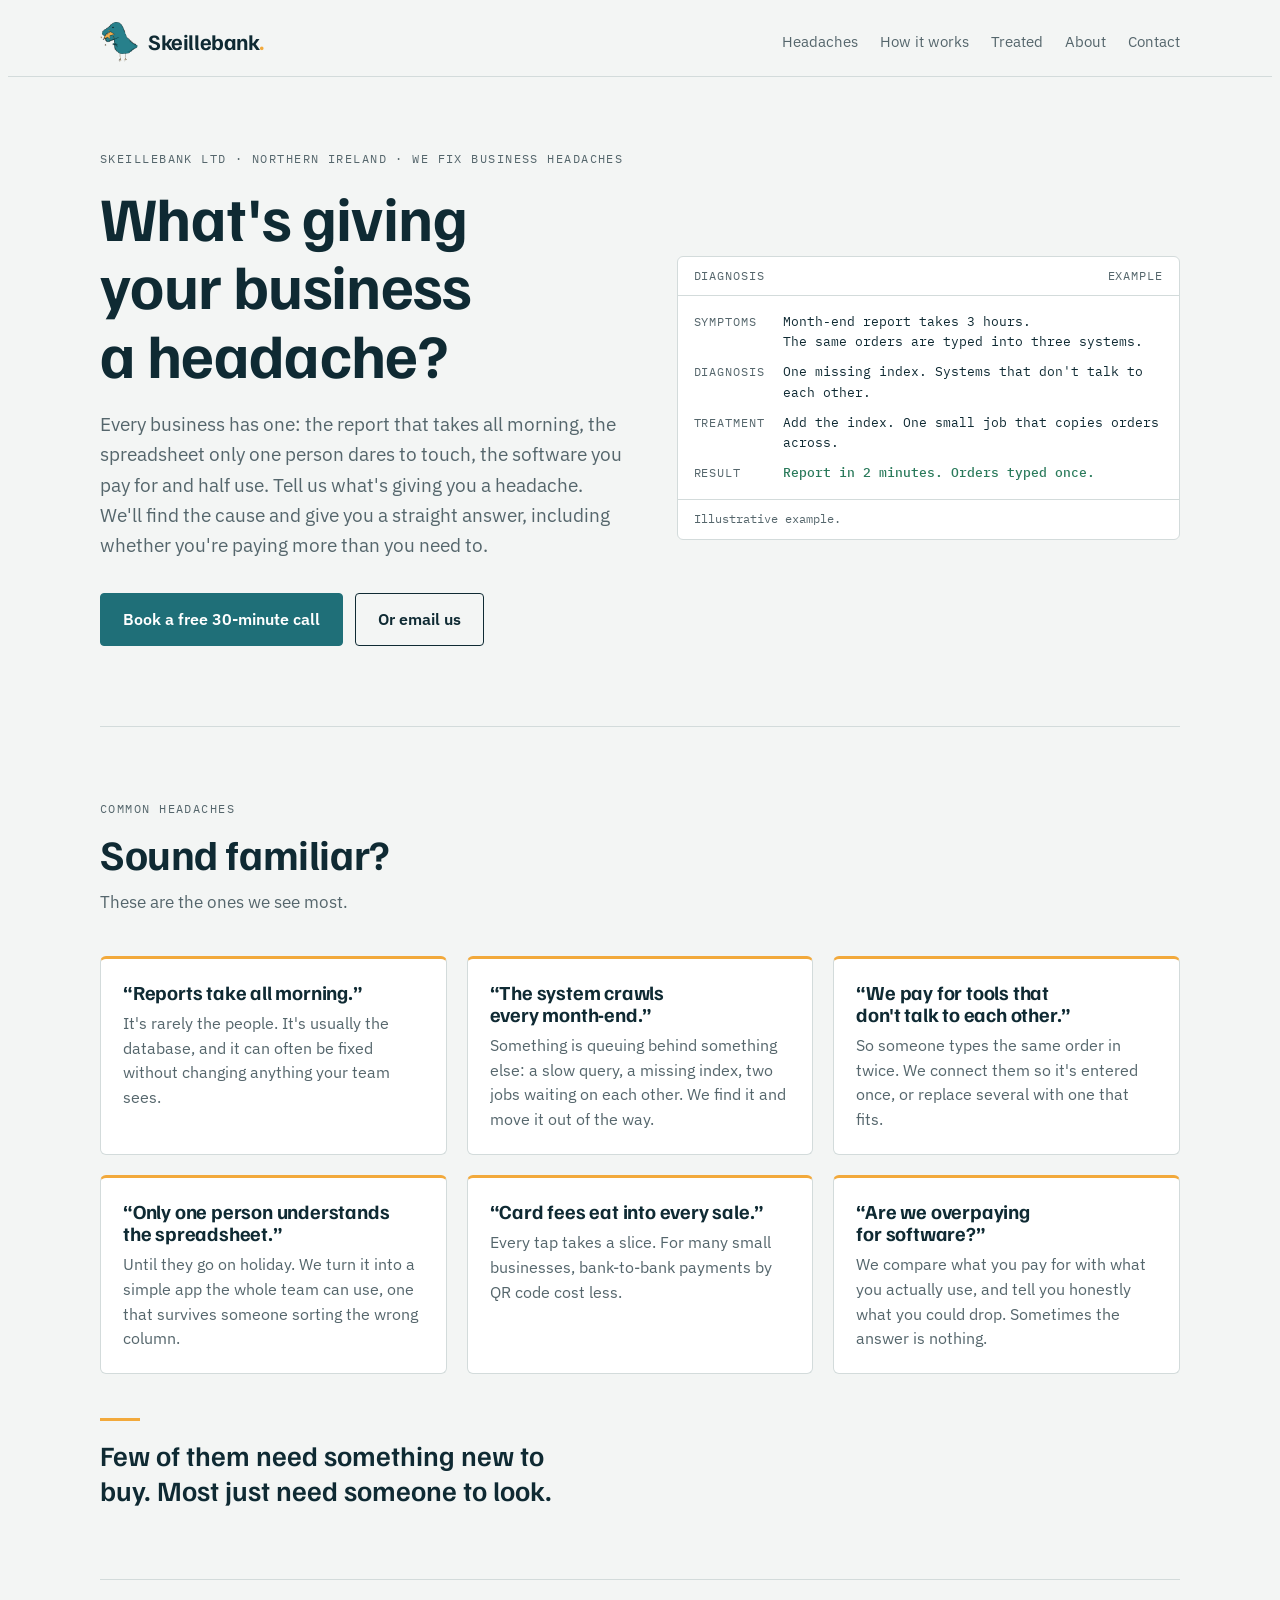
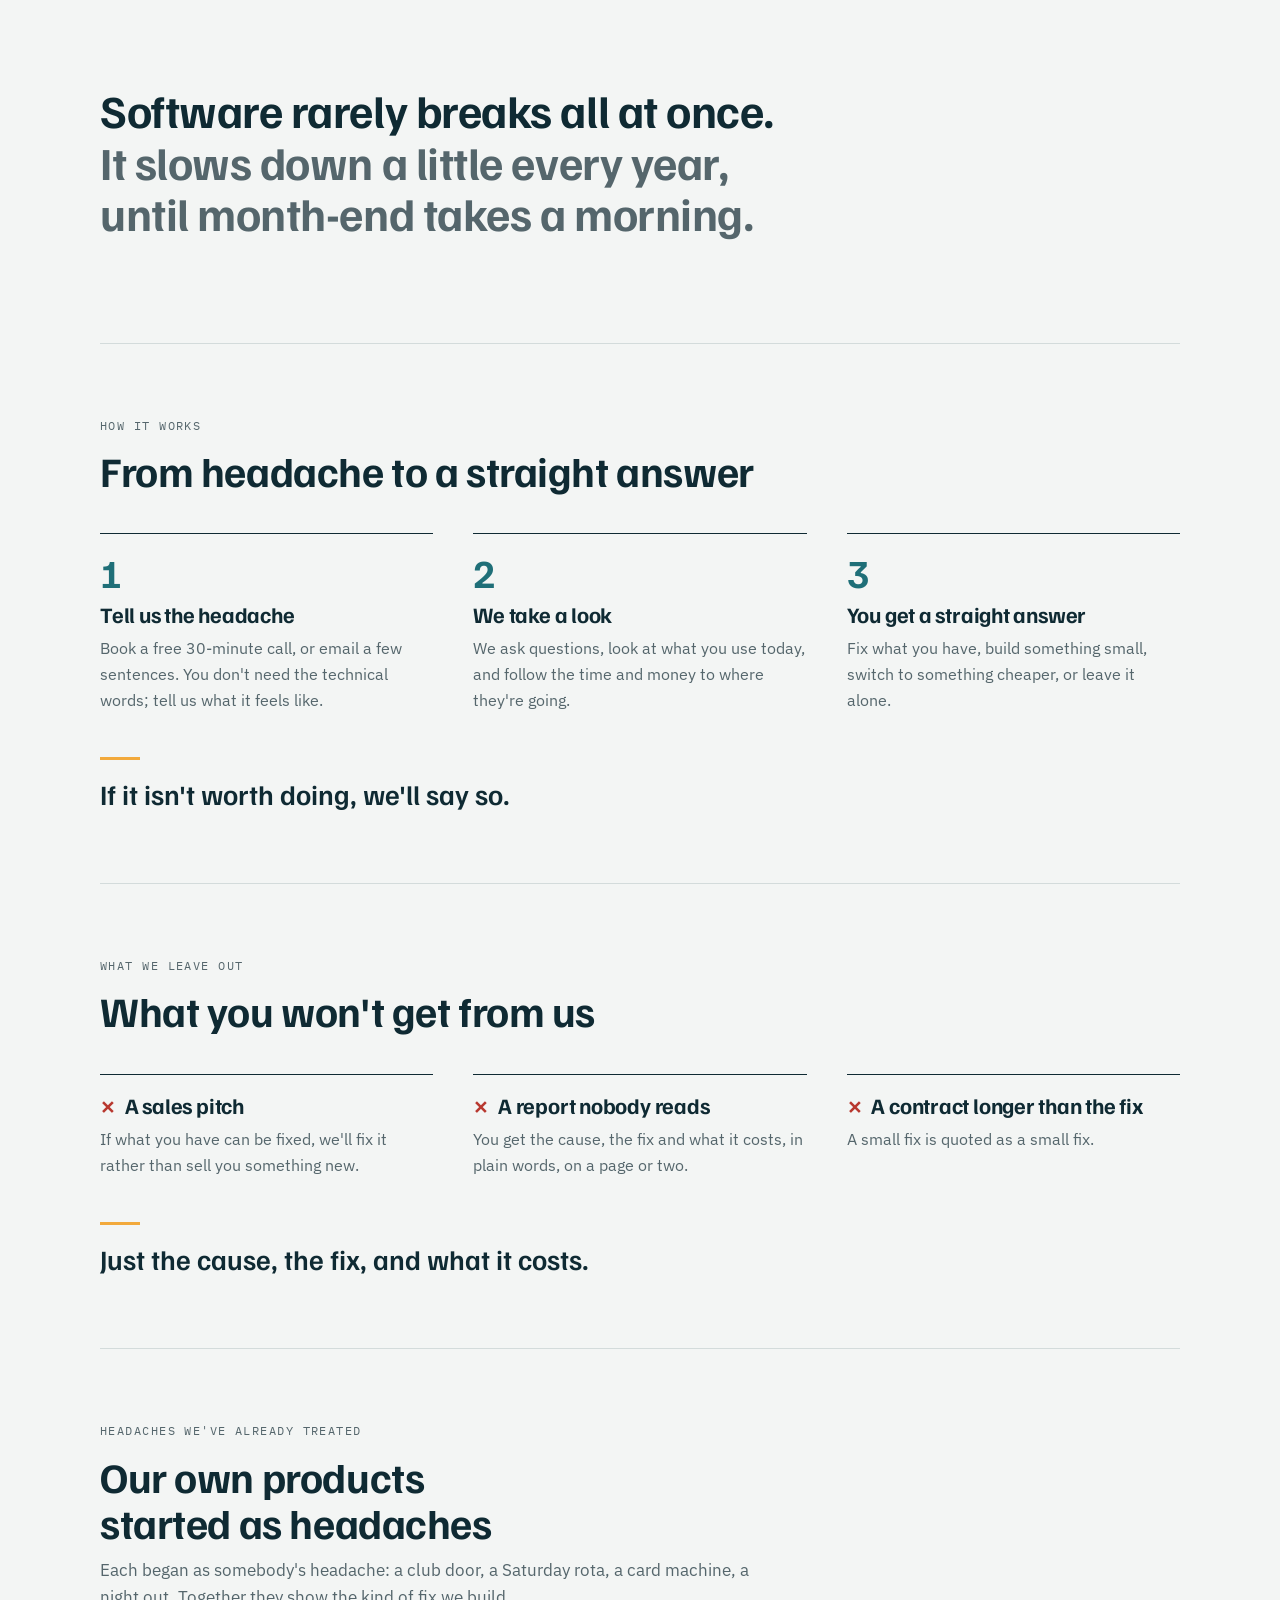
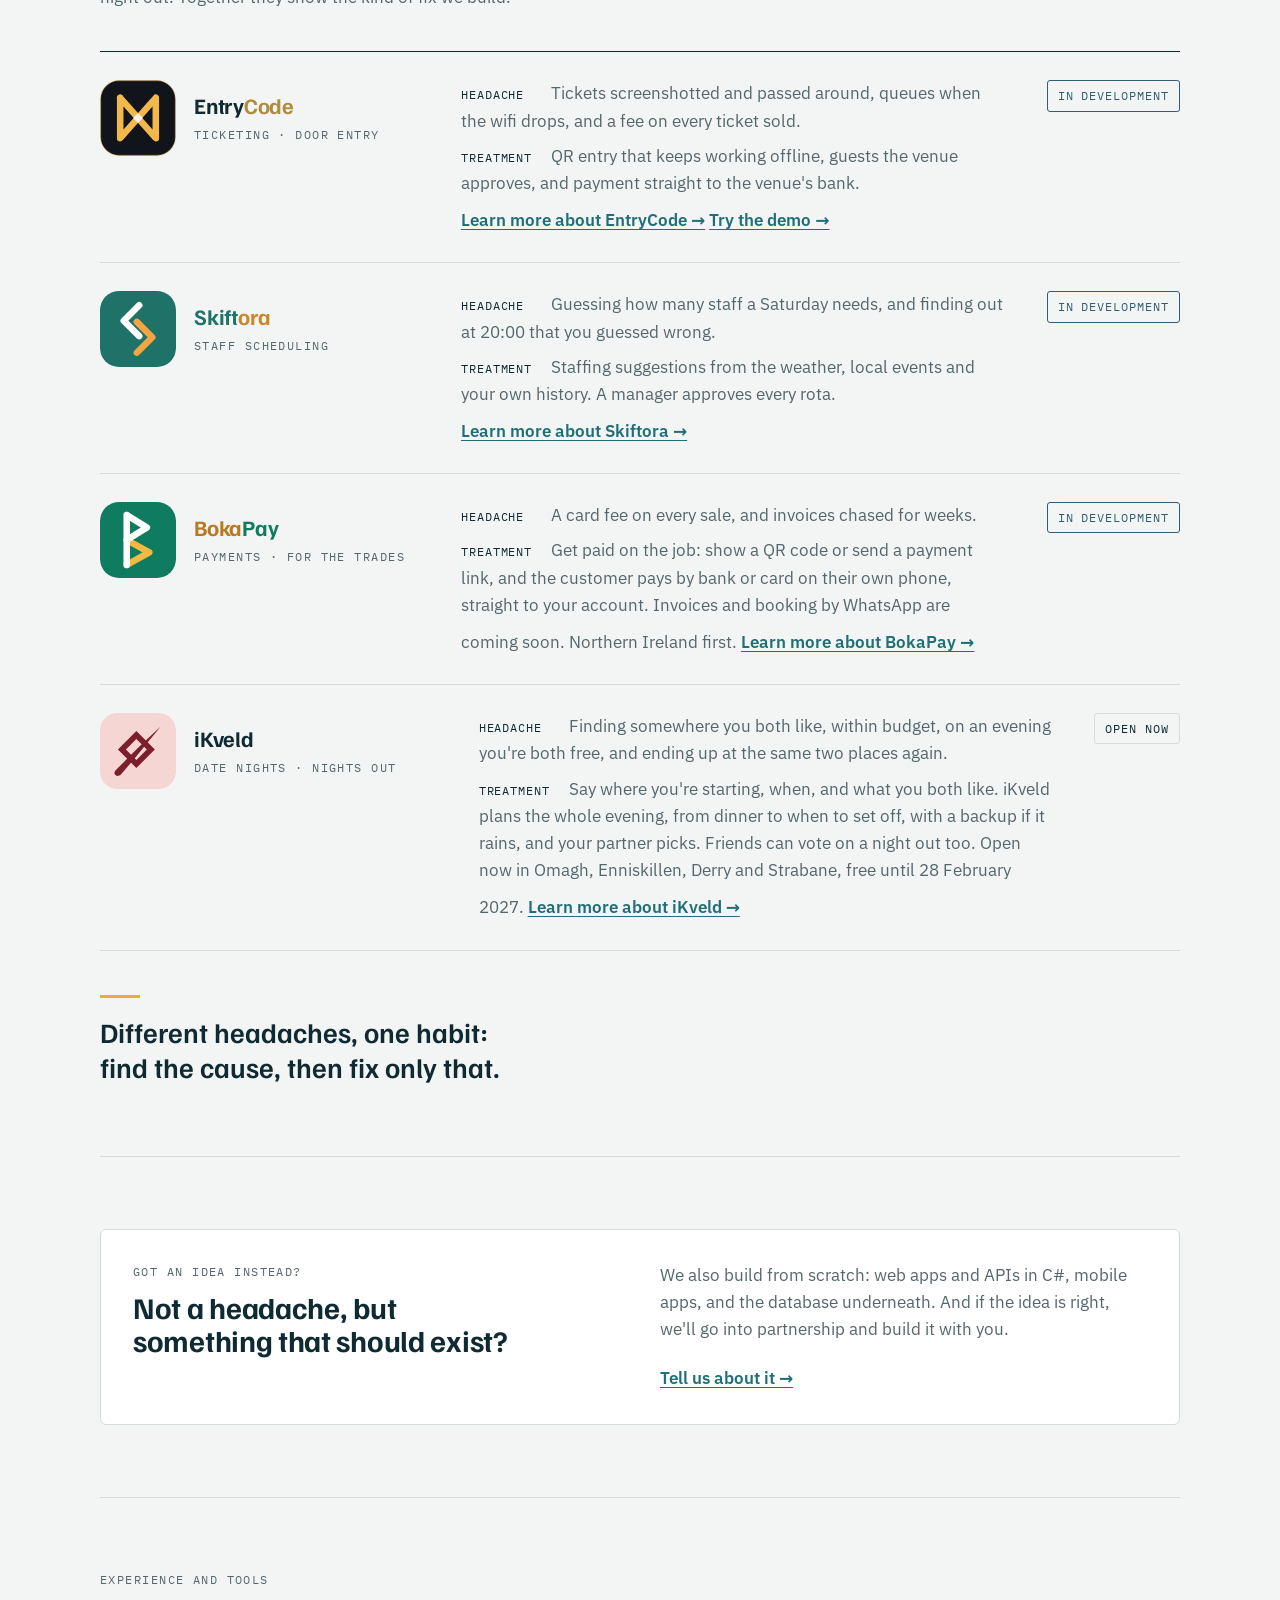
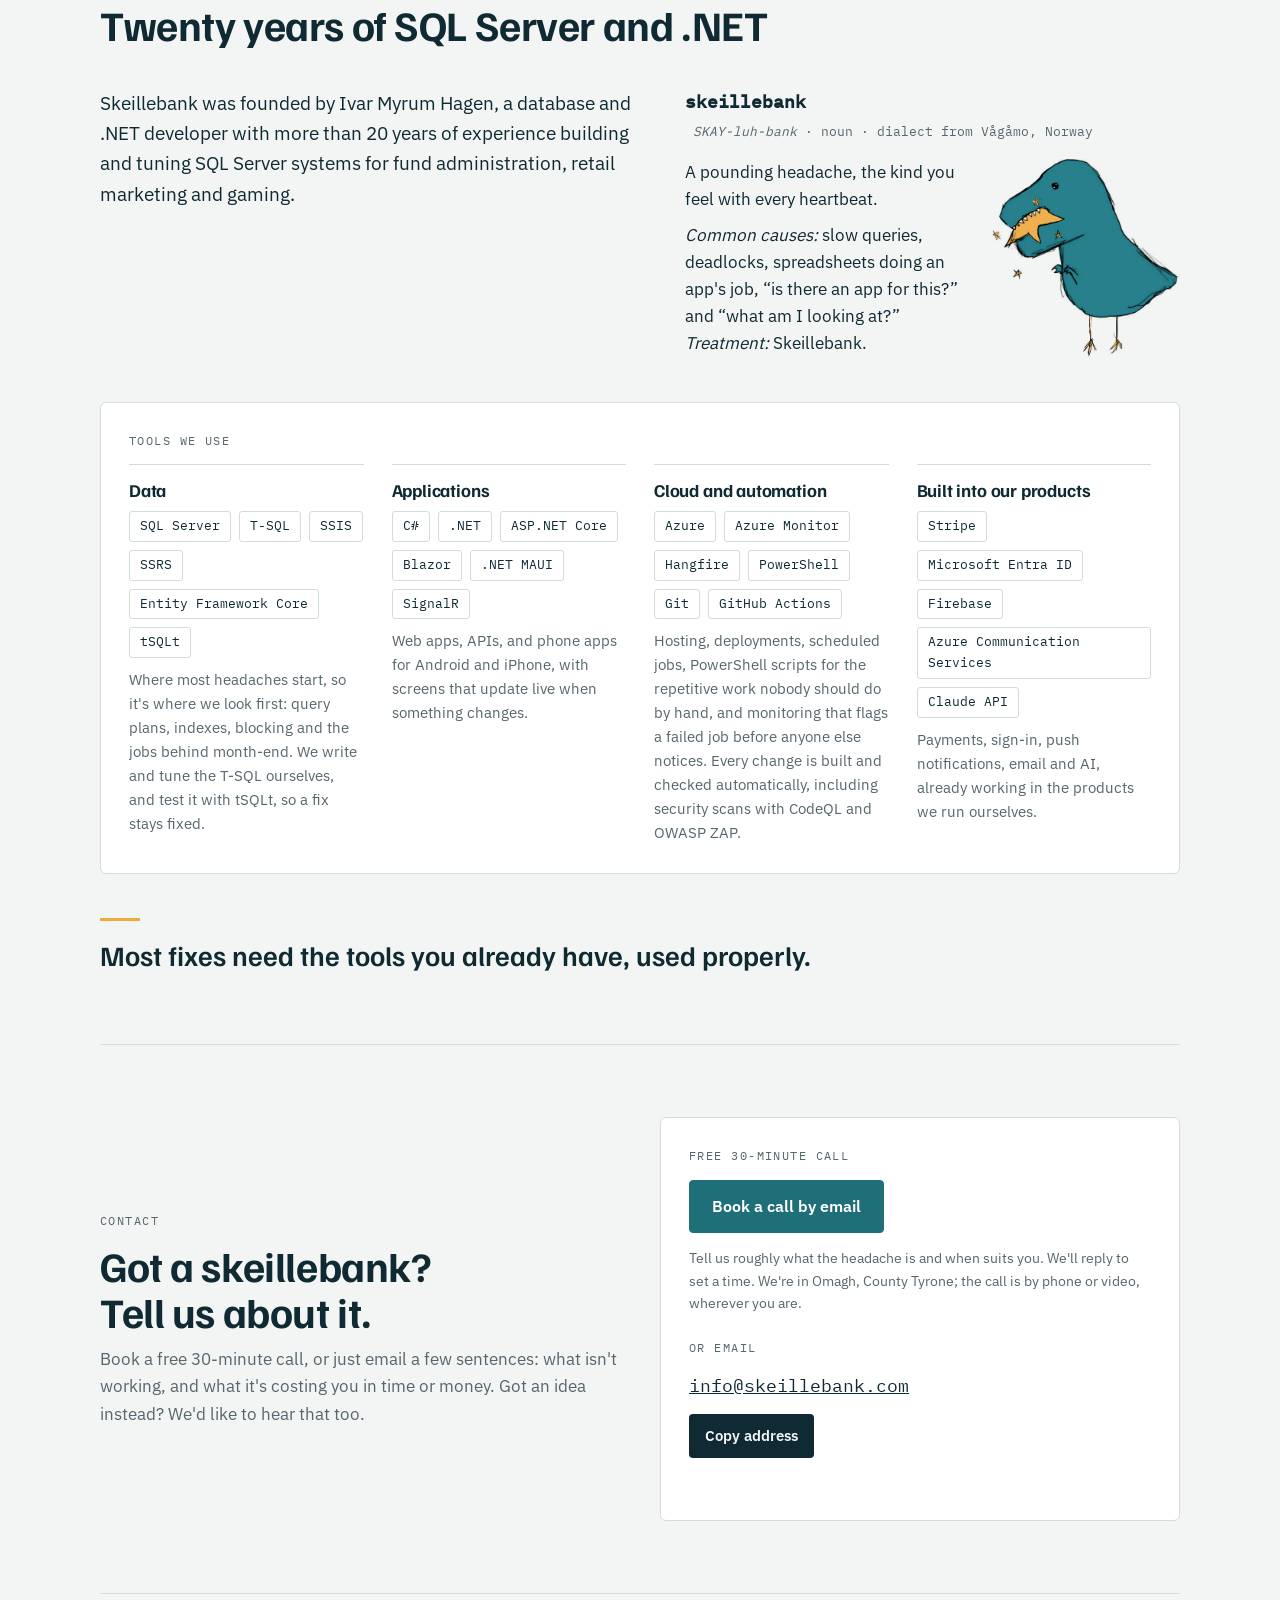
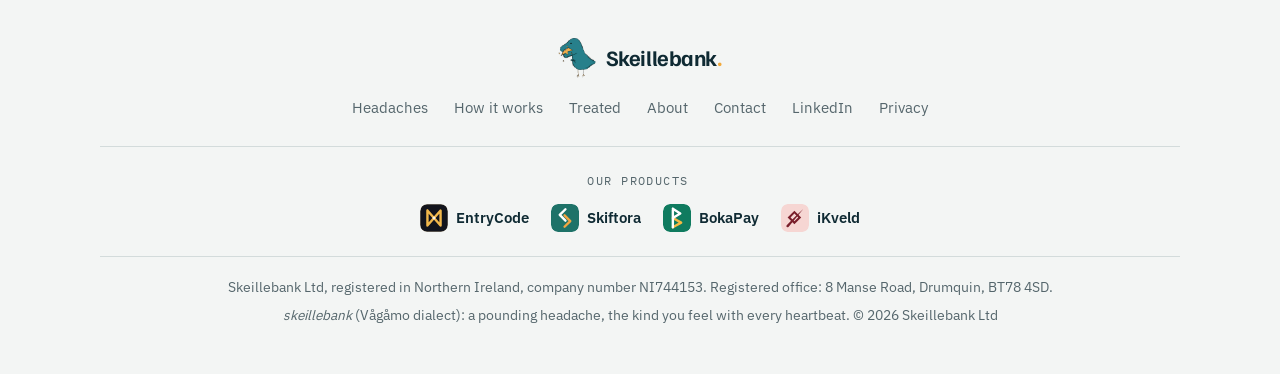
==== commit 047ca28b: "iKveld: open now, with the home page's description Co-Authored-By: Claude Opus 5.5 <noreply@anthropi" ====
--- a/index.html
+++ b/index.html
@@ -98,7 +98,6 @@
 
 * { box-sizing: border-box; }
 html { scroll-behavior: smooth; }
-html, body { overflow-x: clip; }
 body {
   background: var(--bg);
   color: var(--fg);
@@ -115,8 +114,10 @@
 :focus-visible { outline: 3px solid var(--accent); outline-offset: 3px; border-radius: 2px; }
 
 .label {
-  font-size: 14px;
-  font-weight: 500;
+  font-family: var(--font-mono);
+  font-size: 12px;
+  letter-spacing: 0.12em;
+  text-transform: uppercase;
   color: var(--muted);
 }
 
@@ -155,10 +156,9 @@
 .btn.primary { background: var(--accent); border-color: var(--accent); color: var(--accent-fg); }
 .btn.primary:hover { filter: brightness(1.08); }
 .btn.ghost:hover { background: var(--surface); }
-.btn:active, .copy:active { transform: translateY(1px); }
 
 .plan { background: var(--surface); border: 1px solid var(--line); border-radius: 6px; font-family: var(--font-mono); font-size: 13px; overflow: hidden; }
-.plan-head { display: flex; justify-content: space-between; gap: 12px; padding: 10px 16px; border-bottom: 1px solid var(--line); color: var(--muted); font-size: 13px; }
+.plan-head { display: flex; justify-content: space-between; gap: 12px; padding: 10px 16px; border-bottom: 1px solid var(--line); color: var(--muted); font-size: 11.5px; letter-spacing: 0.08em; text-transform: uppercase; }
 .plan pre { margin: 0; padding: 16px; overflow-x: auto; line-height: 1.7; color: var(--fg); }
 .plan .kw { color: var(--slate); font-weight: 500; }
 .plan .cm { color: var(--muted); }
@@ -186,14 +186,13 @@
 .product-name { display: flex; gap: 18px; align-items: center; }
 .product-logo { flex: none; width: 76px; height: 76px; border-radius: 17px; }
 /* Two-colour product names, matching each logo: EntryCode ink + brass, Skiftora teal + amber, BokaPay orange + green. */
-/* EntryCode's own --brass-dark and a deeper Skiftora amber: the logo shades are under 3:1 as text on this background. */
-.wm-b.ec { color: #8f7130; }
-.wm-a.sk { color: #1e7268; } .wm-b.sk { color: #a36a1a; }
-.wm-a.bp { color: #9a6418; } .wm-b.bp { color: #0f7b5f; }
+.wm-b.ec { color: #b08d3e; }
+.wm-a.sk { color: #1e7268; } .wm-b.sk { color: #c9862a; }
+.wm-a.bp { color: #b7791f; } .wm-b.bp { color: #0f7b5f; }
 @media (prefers-color-scheme: dark) { :root:not([data-theme="light"]) .wm-a.sk { color: var(--fg); } :root:not([data-theme="light"]) .wm-b.sk { color: #ffc870; } :root:not([data-theme="light"]) .wm-a.bp { color: #f4b942; } :root:not([data-theme="light"]) .wm-b.bp { color: #3fc79c; } :root:not([data-theme="light"]) .wm-b.ec { color: #d4b06a; } }
 .product .tags { margin-top: 8px; }
 .product p { color: var(--muted); max-width: 36em; }
-.status { font-size: 14px; font-weight: 500; white-space: nowrap; padding: 5px 10px; border: 1px solid var(--line); border-radius: 3px; color: var(--fg); justify-self: end; }
+.status { font-family: var(--font-mono); font-size: 12px; letter-spacing: 0.08em; text-transform: uppercase; white-space: nowrap; padding: 5px 10px; border: 1px solid var(--line); border-radius: 3px; color: var(--fg); justify-self: end; }
 .status.dev { border-color: var(--slate); color: var(--slate); }
 .product.later h3, .product.later p { opacity: 0.72; }
 .more { display: inline-block; margin-top: 10px; color: var(--accent); font-weight: 600; text-underline-offset: 3px; }
@@ -217,7 +216,7 @@
 
 /* diagnosis card (hero) */
 .diag-list { margin: 0; padding: 16px; display: grid; grid-template-columns: auto minmax(0, 1fr); gap: 10px 18px; font-size: 13px; line-height: 1.55; }
-.diag-list dt { color: var(--muted); font-weight: 600; }
+.diag-list dt { color: var(--muted); font-size: 11.5px; letter-spacing: 0.08em; text-transform: uppercase; padding-top: 1px; }
 .diag-list dd { margin: 0; color: var(--fg); }
 .diag-list dd.good { color: var(--good); font-weight: 500; }
 
@@ -237,11 +236,11 @@
 /* treated (products) */
 .cure { display: grid; gap: 8px; }
 .cure p { color: var(--muted); max-width: 36em; }
-.cure-label { font-weight: 600; color: var(--fg); }
+.cure-label { display: inline-block; min-width: 86px; font-family: var(--font-mono); font-size: 11.5px; letter-spacing: 0.08em; text-transform: uppercase; color: var(--fg); }
 
 /* got an idea instead */
 .idea-band { display: grid; grid-template-columns: minmax(0, 1fr) minmax(0, 1fr); gap: 40px; align-items: start; background: var(--surface); border: 1px solid var(--line); border-radius: 6px; padding: 32px; }
-.idea-band h2 { font-size: clamp(24px, 3.2vw, 30px); font-weight: 700; }
+.idea-band h2 { font-size: clamp(24px, 3.2vw, 30px); font-weight: 700; margin-top: 10px; }
 .idea-text { display: grid; gap: 12px; color: var(--muted); }
 
 /* contact call button */
@@ -274,7 +273,7 @@
 .name-note .logo-figure { grid-area: fig; }
 .name-note .def { display: grid; gap: 8px; }
 .about-bio .name-note p { color: var(--fg); }
-.name-note .def-word { font-family: var(--font-display); font-size: 20px; }
+.name-note .def-word { font-family: var(--font-mono); font-size: 18px; }
 .name-note .def-meta { display: inline-block; font-size: 13px; color: var(--muted); margin-left: 8px; }
 .logo-figure { margin: 0; width: 190px; display: grid; gap: 10px; }
 .logo-figure img { width: 190px; height: auto; display: block; }
@@ -309,8 +308,7 @@
 .without p { color: var(--muted); font-size: 16px; }
 footer { display: grid; gap: 18px; justify-content: stretch; }
 .family { display: flex; flex-wrap: wrap; align-items: center; gap: 12px 22px; padding-bottom: 18px; border-bottom: 1px solid var(--line); }
-.family-label { margin-right: 4px; }
-.tools-head { font-size: 20px; font-weight: 700; }
+.family-label { font-family: var(--font-mono); font-size: 12px; letter-spacing: 0.12em; text-transform: uppercase; margin-right: 4px; }
 .family a { display: inline-flex; align-items: center; gap: 8px; text-decoration: none; color: var(--fg); font-weight: 600; font-size: 15px; }
 .family a:hover { color: var(--accent); }
 .family img { width: 28px; height: 28px; border-radius: 7px; display: block; }
@@ -362,8 +360,9 @@
 <main class="wrap" id="top">
   <div class="hero">
     <div>
-      <h1>What's giving your business a headache?</h1>
-      <p class="lead">The report that takes all morning, the spreadsheet only one person dares to touch, the software you pay for and half use. We find the cause and tell you straight what it takes to fix, and if you're paying too much.</p>
+      <p class="label">Skeillebank Ltd · Northern Ireland · We fix business headaches</p>
+      <h1 style="margin-top:14px">What's giving your business a headache?</h1>
+      <p class="lead">Every business has one: the report that takes all morning, the spreadsheet only one person dares to touch, the software you pay for and half use. Tell us what's giving you a headache. We'll find the cause and give you a straight answer, including whether you're paying more than you need to.</p>
       <div class="cta-row">
         <a class="btn primary" href="mailto:info@skeillebank.com?subject=Free%2030-minute%20call">Book a free 30-minute call</a>
         <a class="btn ghost" href="#contact">Or email us</a>
@@ -388,33 +387,34 @@
 
   <section id="headaches">
     <div class="sec-head">
+      <p class="label">Common headaches</p>
       <h2>Sound familiar?</h2>
       <p>These are the ones we see most.</p>
     </div>
     <div class="symptoms">
       <div class="symptom">
         <h3>“Reports take all morning.”</h3>
-        <p>It's rarely the people. It's usually the database.</p>
+        <p>It's rarely the people. It's usually the database, and it can often be fixed without changing anything your team sees.</p>
       </div>
       <div class="symptom">
         <h3>“The system crawls every month-end.”</h3>
-        <p>Something is queuing behind something else. We find it and move it.</p>
+        <p>Something is queuing behind something else: a slow query, a missing index, two jobs waiting on each other. We find it and move it out of the way.</p>
       </div>
       <div class="symptom">
         <h3>“We pay for tools that don't talk to each other.”</h3>
-        <p>So someone types the same order in twice. We connect them so it's typed once.</p>
+        <p>So someone types the same order in twice. We connect them so it's entered once, or replace several with one that fits.</p>
       </div>
       <div class="symptom">
         <h3>“Only one person understands the spreadsheet.”</h3>
-        <p>Until they go on holiday. We turn it into an app the whole team can use.</p>
+        <p>Until they go on holiday. We turn it into a simple app the whole team can use, one that survives someone sorting the wrong column.</p>
       </div>
       <div class="symptom">
         <h3>“Card fees eat into every sale.”</h3>
-        <p>Every tap takes a slice. Bank payments by QR code often cost less.</p>
+        <p>Every tap takes a slice. For many small businesses, bank-to-bank payments by QR code cost less.</p>
       </div>
       <div class="symptom">
         <h3>“Are we overpaying for software?”</h3>
-        <p>We compare what you pay for with what you use. Sometimes the answer is nothing.</p>
+        <p>We compare what you pay for with what you actually use, and tell you honestly what you could drop. Sometimes the answer is nothing.</p>
       </div>
     </div>
     <p class="land">Few of them need something new to buy. Most just need someone to look.</p>
@@ -426,6 +426,7 @@
 
   <section id="how">
     <div class="sec-head">
+      <p class="label">How it works</p>
       <h2>From headache to a straight answer</h2>
     </div>
     <ol class="steps">
@@ -447,6 +448,7 @@
 
   <section id="without">
     <div class="sec-head">
+      <p class="label">What we leave out</p>
       <h2>What you won't get from us</h2>
     </div>
     <ul class="without">
@@ -468,6 +470,7 @@
 
   <section id="treated">
     <div class="sec-head">
+      <p class="label">Headaches we've already treated</p>
       <h2>Our own products started as headaches</h2>
       <p>Each began as somebody's headache: a club door, a Saturday rota, a card machine, a night out. Together they show the kind of fix we build.</p>
     </div>
@@ -481,8 +484,8 @@
           </div>
         </div>
         <div class="cure">
-          <p><span class="cure-label">Headache:</span> Tickets screenshotted and passed around, queues when the wifi drops, and a fee on every ticket sold.</p>
-          <p><span class="cure-label">Treatment:</span> QR entry that keeps working offline, guests the venue approves, and payment straight to the venue's bank. <a class="more" href="https://entrycode.uk">Learn more about EntryCode</a> <a class="more" href="https://entrycode.uk/demo">Try the demo</a></p>
+          <p><span class="cure-label">Headache</span> Tickets screenshotted and passed around, queues when the wifi drops, and a fee on every ticket sold.</p>
+          <p><span class="cure-label">Treatment</span> QR entry that keeps working offline, guests the venue approves, and payment straight to the venue's bank. <a class="more" href="https://entrycode.uk">Learn more about EntryCode →</a> <a class="more" href="https://entrycode.uk/demo">Try the demo →</a></p>
         </div>
         <span class="status dev">In development</span>
       </article>
@@ -495,8 +498,8 @@
           </div>
         </div>
         <div class="cure">
-          <p><span class="cure-label">Headache:</span> Guessing how many staff a Saturday needs, and finding out at 20:00 that you guessed wrong.</p>
-          <p><span class="cure-label">Treatment:</span> Staffing suggestions from the weather, local events and your own history. A manager approves every rota. <a class="more" href="https://skiftora.com">Learn more about Skiftora</a></p>
+          <p><span class="cure-label">Headache</span> Guessing how many staff a Saturday needs, and finding out at 20:00 that you guessed wrong.</p>
+          <p><span class="cure-label">Treatment</span> Staffing suggestions from the weather, local events and your own history. A manager approves every rota. <a class="more" href="https://skiftora.com">Learn more about Skiftora →</a></p>
         </div>
         <span class="status dev">In development</span>
       </article>
@@ -509,8 +512,8 @@
           </div>
         </div>
         <div class="cure">
-          <p><span class="cure-label">Headache:</span> A card fee on every sale, and invoices chased for weeks.</p>
-          <p><span class="cure-label">Treatment:</span> Get paid on the job: the customer scans a QR code or opens a link and pays by bank or card, straight to your account. <a class="more" href="https://bokapay.co.uk">Learn more about BokaPay</a></p>
+          <p><span class="cure-label">Headache</span> A card fee on every sale, and invoices chased for weeks.</p>
+          <p><span class="cure-label">Treatment</span> Get paid on the job: show a QR code or send a payment link, and the customer pays by bank or card on their own phone, straight to your account. Invoices and booking by WhatsApp are coming soon. Northern Ireland first. <a class="more" href="https://bokapay.co.uk">Learn more about BokaPay →</a></p>
         </div>
         <span class="status dev">In development</span>
       </article>
@@ -523,10 +526,10 @@
           </div>
         </div>
         <div class="cure">
-          <p><span class="cure-label">Headache:</span> Finding somewhere you both like, within budget, on an evening you're both free, and ending up at the same two places again.</p>
-          <p><span class="cure-label">Treatment:</span> Say what you want in one line and get two or three complete plans, with a backup if it rains. Starting in Omagh, Enniskillen, Derry and Strabane. <a class="more" href="https://ikveld.com">Learn more about iKveld</a></p>
-        </div>
-        <span class="status dev">In development</span>
+          <p><span class="cure-label">Headache</span> Finding somewhere you both like, within budget, on an evening you're both free, and ending up at the same two places again.</p>
+          <p><span class="cure-label">Treatment</span> Say where you're starting, when, and what you both like. iKveld plans the whole evening, from dinner to when to set off, with a backup if it rains, and your partner picks. Friends can vote on a night out too. Open now in Omagh, Enniskillen, Derry and Strabane, free until 28 February 2027. <a class="more" href="https://ikveld.com">Learn more about iKveld →</a></p>
+        </div>
+        <span class="status">Open now</span>
       </article>
     </div>
     <p class="land">Different headaches, one habit: find the cause, then fix only that.</p>
@@ -535,17 +538,19 @@
   <section id="ideas">
     <div class="idea-band">
       <div>
+        <p class="label">Got an idea instead?</p>
         <h2>Not a headache, but something that should exist?</h2>
       </div>
       <div class="idea-text">
         <p>We also build from scratch: web apps and APIs in C#, mobile apps, and the database underneath. And if the idea is right, we'll go into partnership and build it with you.</p>
-        <p><a class="more" href="#contact">Tell us about it</a></p>
+        <p><a class="more" href="#contact">Tell us about it →</a></p>
       </div>
     </div>
   </section>
 
   <section id="about">
     <div class="sec-head">
+      <p class="label">Experience and tools</p>
       <h2>Twenty years of SQL Server and .NET</h2>
     </div>
     <div class="about">
@@ -553,7 +558,7 @@
         <p>Skeillebank was founded by Ivar Myrum Hagen, a database and .NET developer with more than 20 years of experience building and tuning SQL Server systems for fund administration, retail marketing and gaming.</p>
       </div>
       <div class="name-note">
-          <p class="def-word"><b>skeillebank</b> <span class="def-meta">(<i>SKAY-luh-bank</i>), a noun from the dialect of Vågåmo, Norway</span></p>
+          <p class="def-word"><b>skeillebank</b> <span class="def-meta"><i>SKAY-luh-bank</i> · noun · dialect from Vågåmo, Norway</span></p>
           <div class="def">
             <p>A pounding headache, the kind you feel with every heartbeat.</p>
             <p><i>Common causes:</i> slow queries, deadlocks, spreadsheets doing an app's job, “is there an app for this?” and “what am I looking at?”<br><i>Treatment:</i> Skeillebank.</p>
@@ -564,27 +569,27 @@
         </div>
     </div>
     <div class="about-facts tools">
-      <h3 class="tools-head">Tools we use</h3>
+      <p class="label">Tools we use</p>
       <div class="tool-groups">
           <div class="tool-group">
             <h3>Data</h3>
             <ul class="stack"><li>SQL Server</li><li>T-SQL</li><li>SSIS</li><li>SSRS</li><li>Entity Framework Core</li><li>tSQLt</li></ul>
-            <p>Where most headaches start, so we look there first. Fixes are tested, so they stay fixed.</p>
+            <p>Where most headaches start, so it&#39;s where we look first: query plans, indexes, blocking and the jobs behind month-end. We write and tune the T-SQL ourselves, and test it with tSQLt, so a fix stays fixed.</p>
           </div>
           <div class="tool-group">
             <h3>Applications</h3>
             <ul class="stack"><li>C#</li><li>.NET</li><li>ASP.NET Core</li><li>Blazor</li><li>.NET MAUI</li><li>SignalR</li></ul>
-            <p>Web apps, APIs, and phone apps for Android and iPhone.</p>
+            <p>Web apps, APIs, and phone apps for Android and iPhone, with screens that update live when something changes.</p>
           </div>
           <div class="tool-group">
             <h3>Cloud and automation</h3>
             <ul class="stack"><li>Azure</li><li>Azure Monitor</li><li>Hangfire</li><li>PowerShell</li><li>Git</li><li>GitHub Actions</li></ul>
-            <p>Monitoring that flags a failed job before anyone notices, and CodeQL and OWASP ZAP scans on every change.</p>
+            <p>Hosting, deployments, scheduled jobs, PowerShell scripts for the repetitive work nobody should do by hand, and monitoring that flags a failed job before anyone else notices. Every change is built and checked automatically, including security scans with CodeQL and OWASP ZAP.</p>
           </div>
           <div class="tool-group">
             <h3>Built into our products</h3>
             <ul class="stack"><li>Stripe</li><li>Microsoft Entra ID</li><li>Firebase</li><li>Azure Communication Services</li><li>Claude API</li></ul>
-            <p>Already working in the products we run ourselves.</p>
+            <p>Payments, sign-in, push notifications, email and AI, already working in the products we run ourselves.</p>
           </div>
       </div>
     </div>
@@ -594,8 +599,9 @@
   <section id="contact">
     <div class="contact">
       <div class="sec-head" style="margin-bottom:0">
+        <p class="label">Contact</p>
         <h2>Got a skeillebank? Tell us about it.</h2>
-        <p>Book a free 30-minute call, or just email a few sentences: what isn't working, and what it's costing you in time or money.</p>
+        <p>Book a free 30-minute call, or just email a few sentences: what isn't working, and what it's costing you in time or money. Got an idea instead? We'd like to hear that too.</p>
       </div>
       <div class="contact-box">
         <p class="label">Free 30-minute call</p>
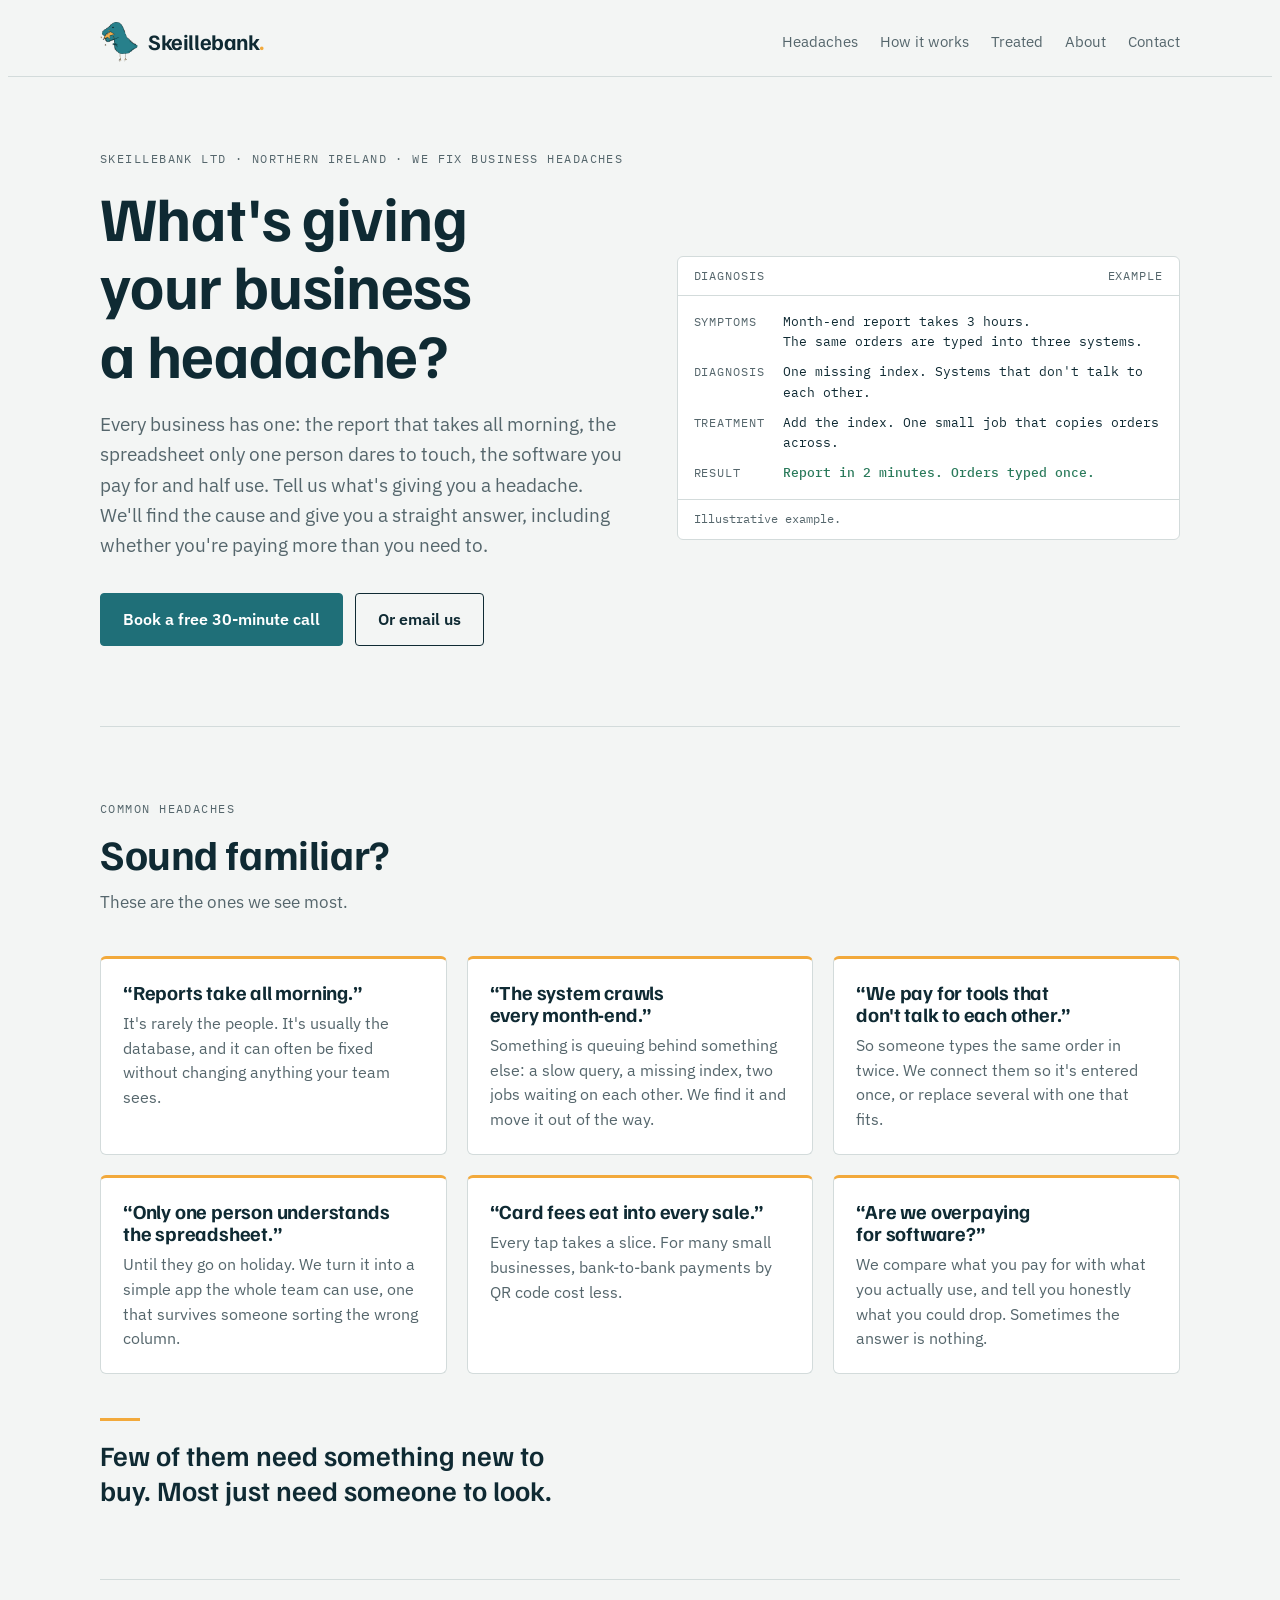
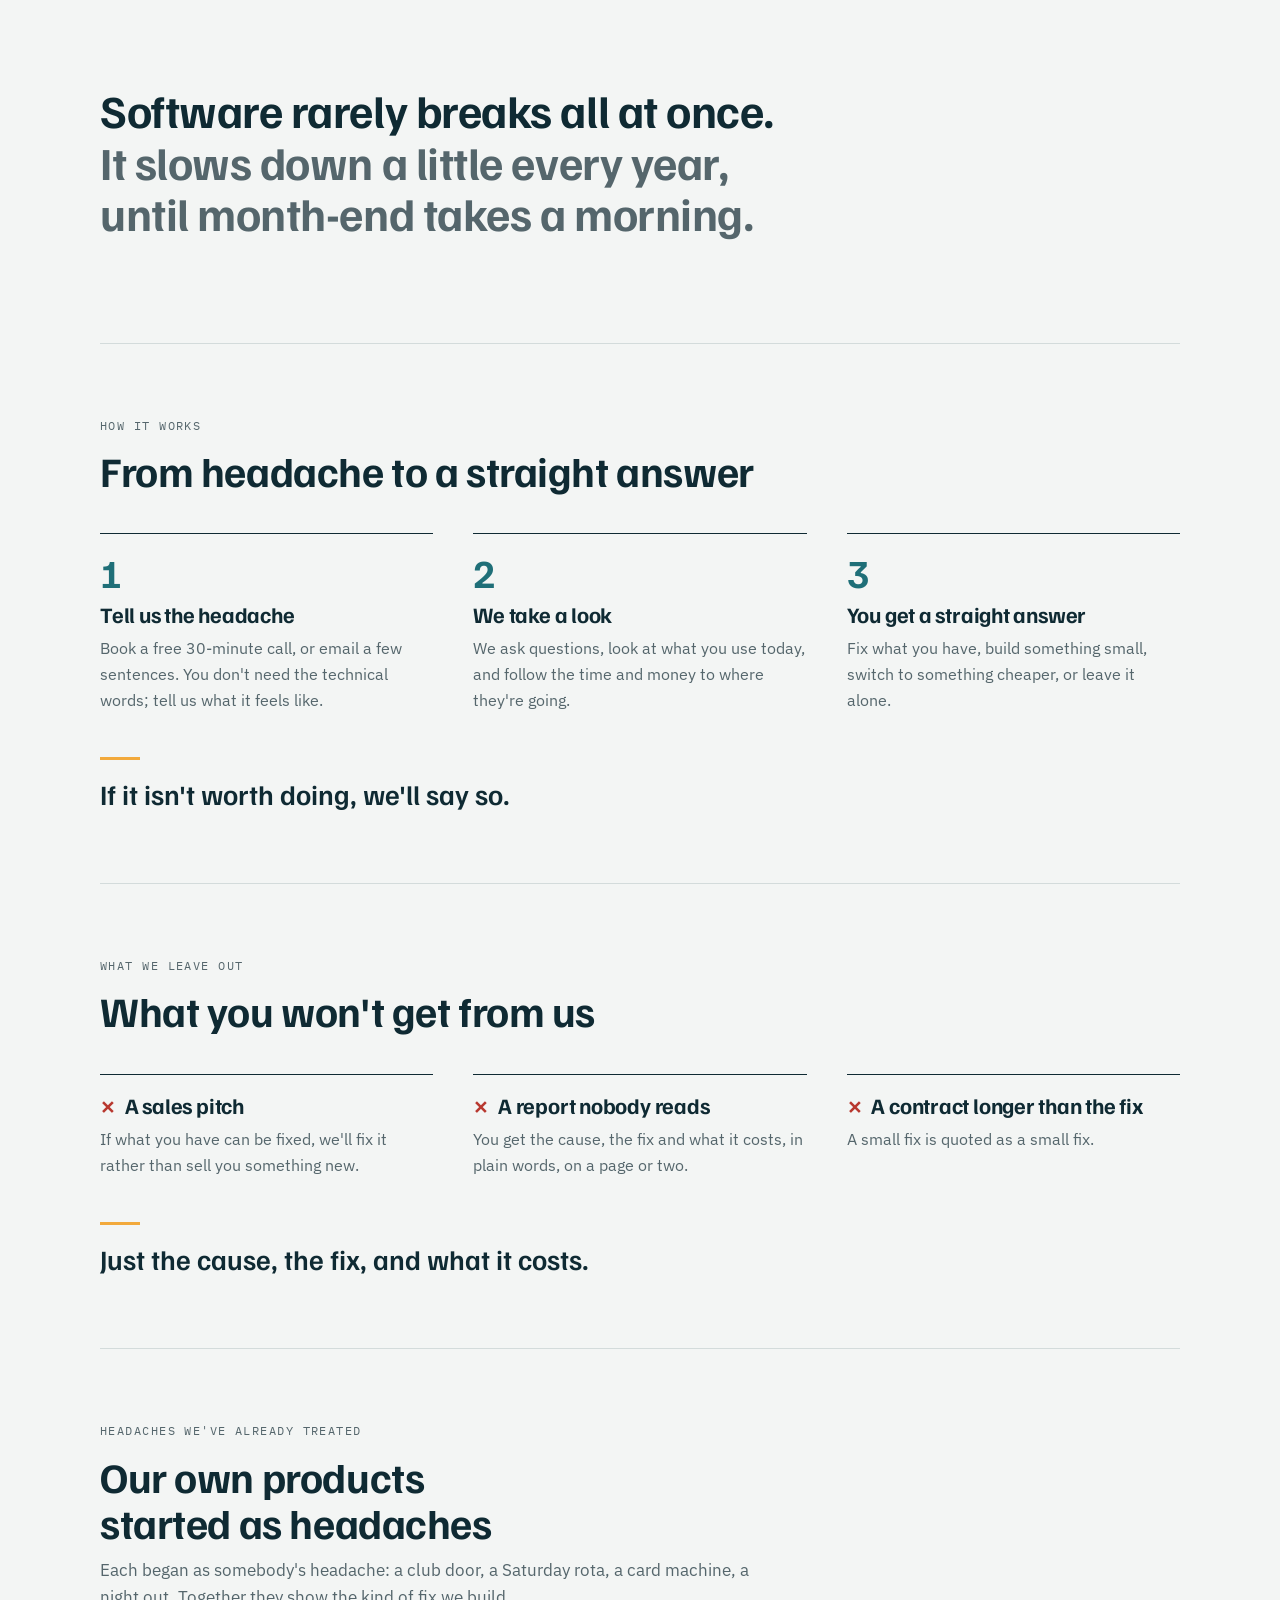
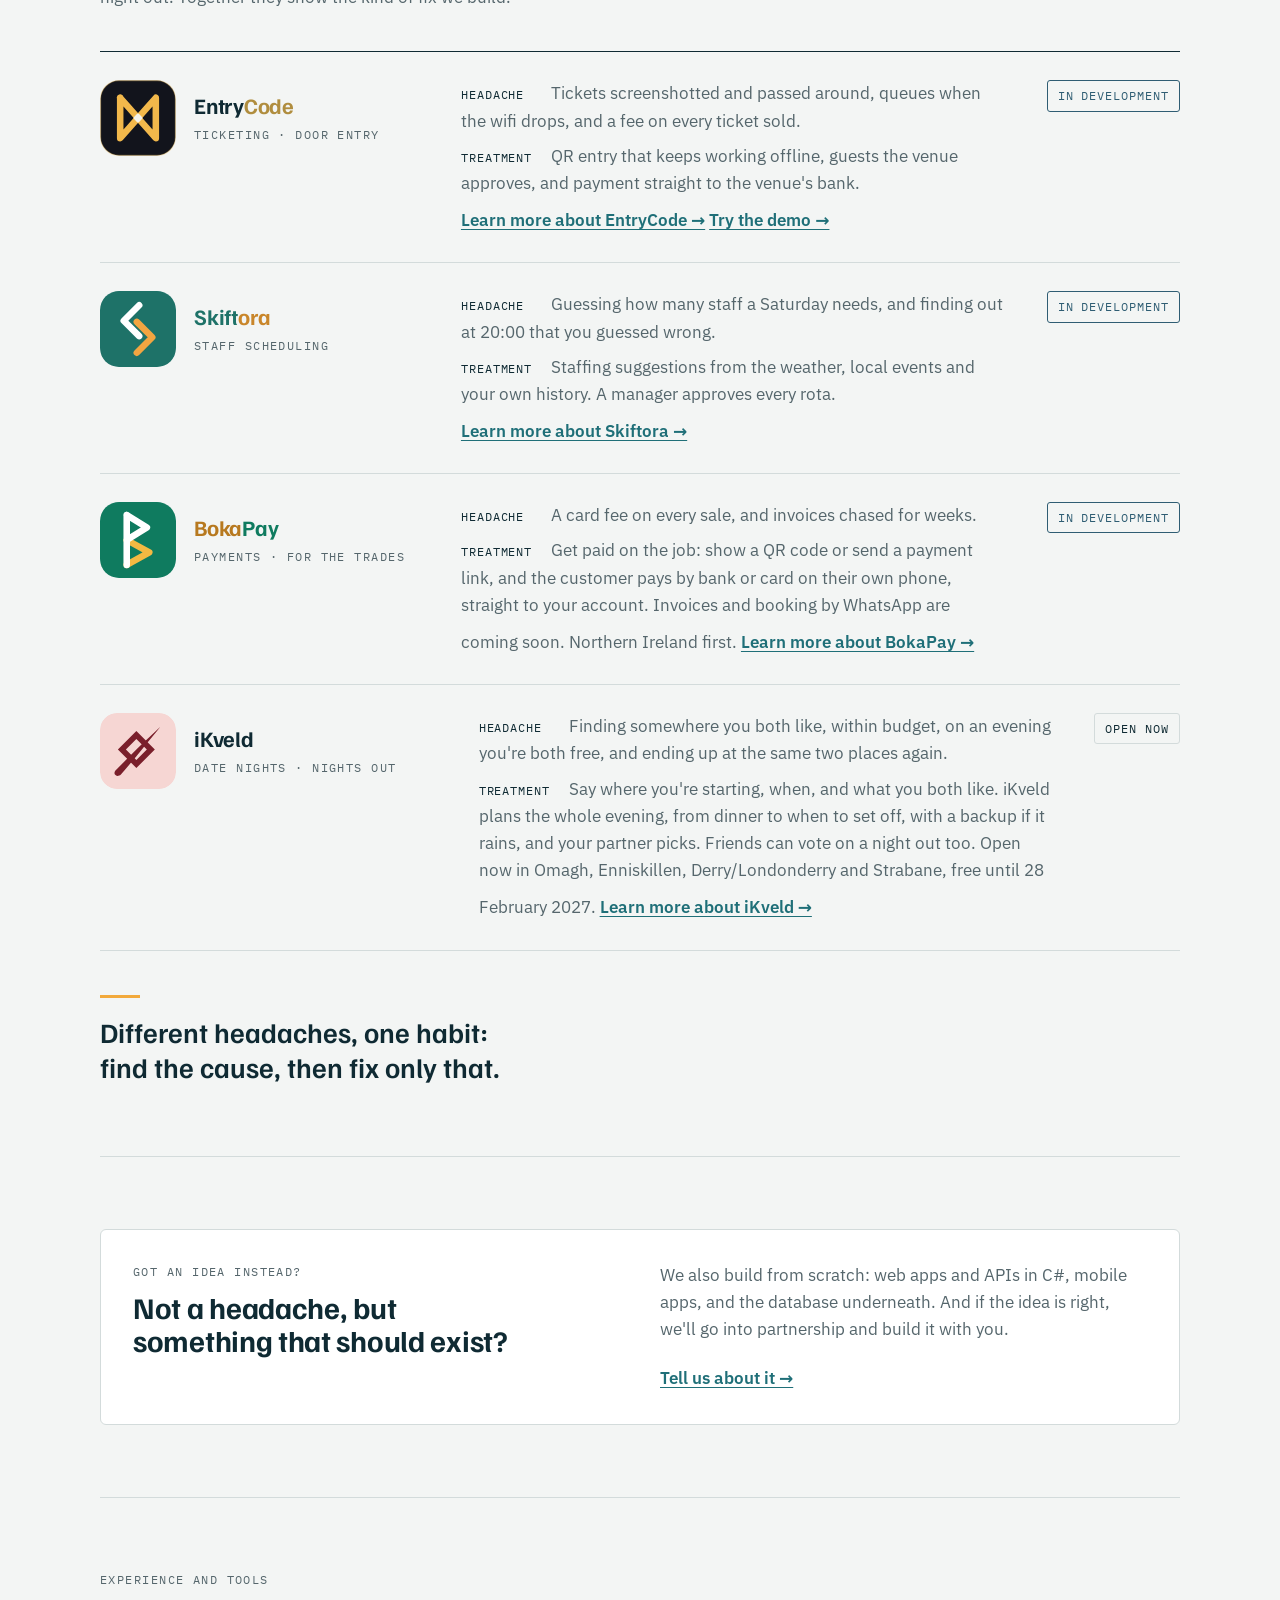
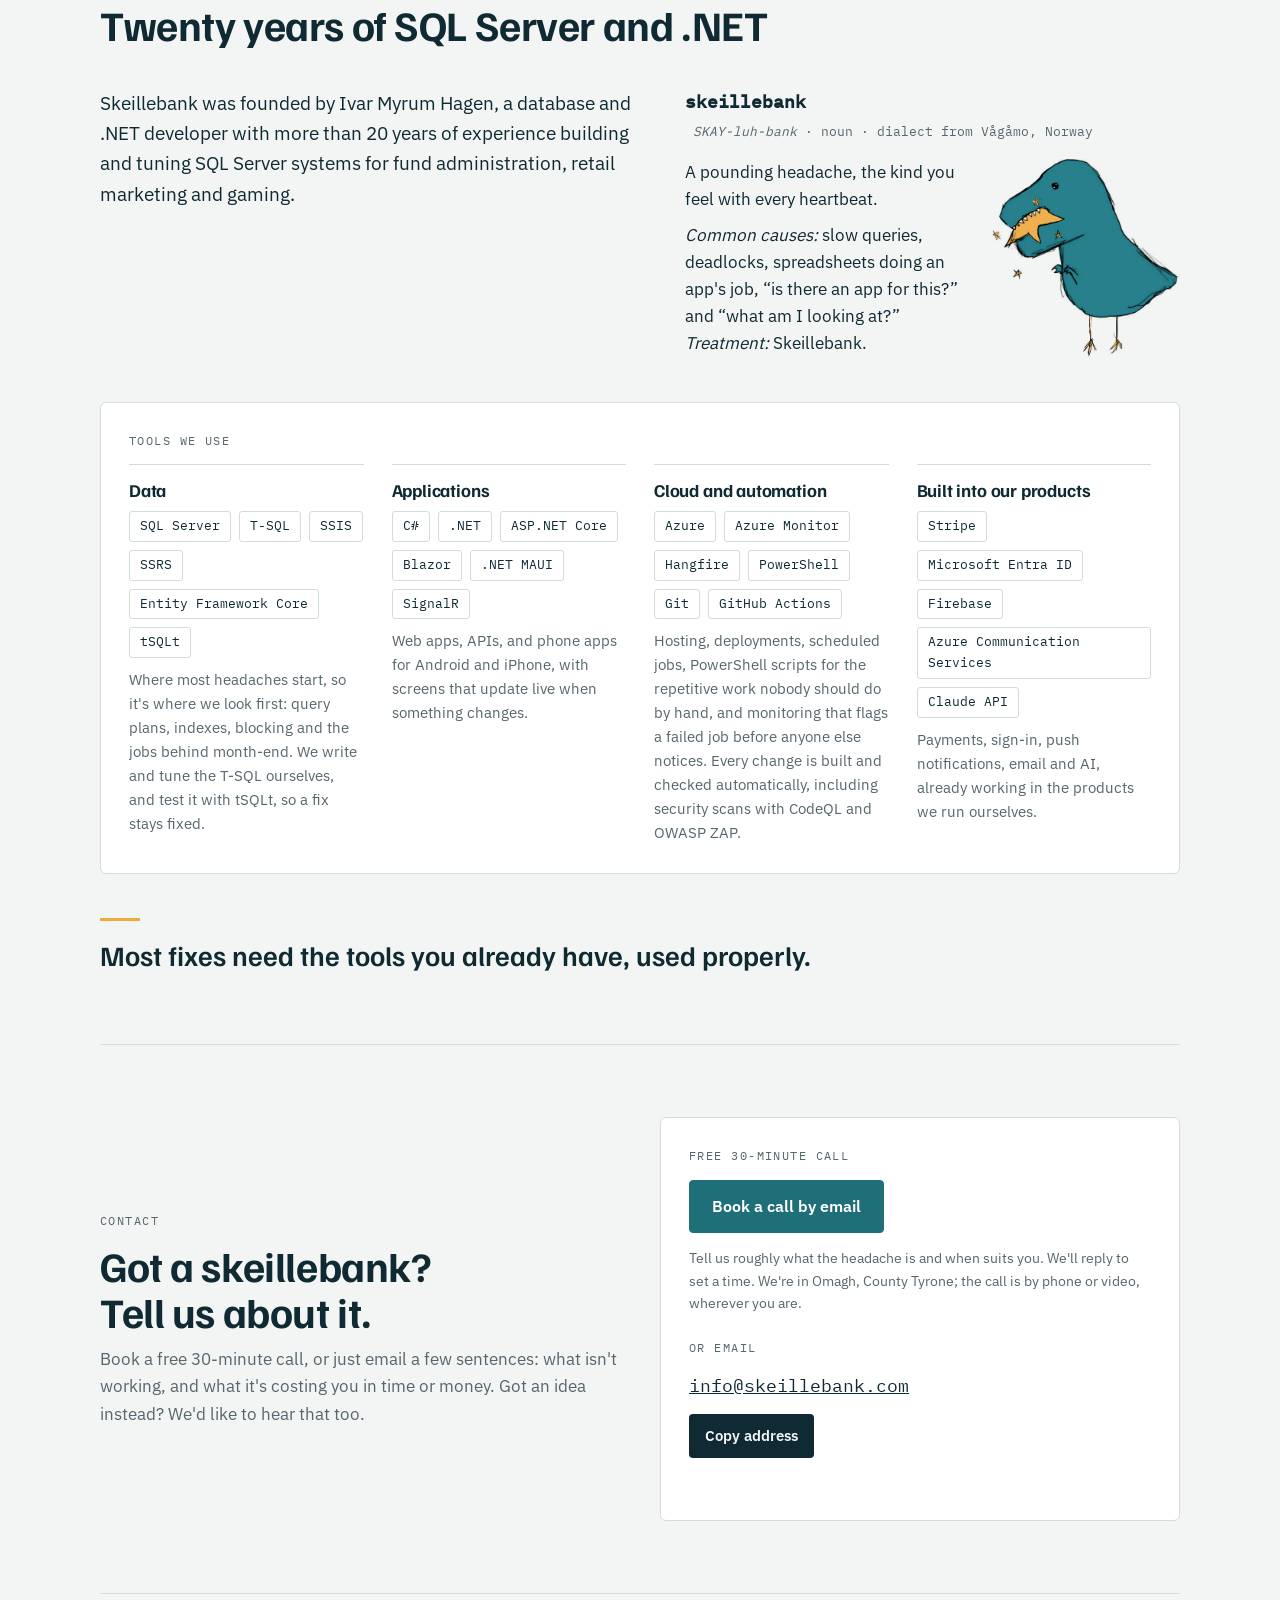
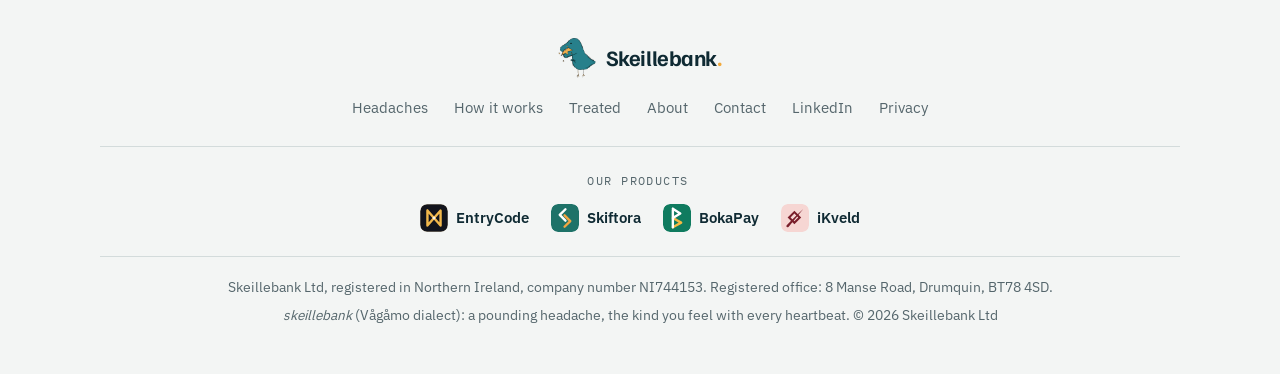
==== commit 61f6d6bc: "Derry/Londonderry everywhere (owner: we use both, no stance) Co-Authored-By: Claude Opus 5.5 <norepl" ====
--- a/index.html
+++ b/index.html
@@ -527,7 +527,7 @@
         </div>
         <div class="cure">
           <p><span class="cure-label">Headache</span> Finding somewhere you both like, within budget, on an evening you're both free, and ending up at the same two places again.</p>
-          <p><span class="cure-label">Treatment</span> Say where you're starting, when, and what you both like. iKveld plans the whole evening, from dinner to when to set off, with a backup if it rains, and your partner picks. Friends can vote on a night out too. Open now in Omagh, Enniskillen, Derry and Strabane, free until 28 February 2027. <a class="more" href="https://ikveld.com">Learn more about iKveld →</a></p>
+          <p><span class="cure-label">Treatment</span> Say where you're starting, when, and what you both like. iKveld plans the whole evening, from dinner to when to set off, with a backup if it rains, and your partner picks. Friends can vote on a night out too. Open now in Omagh, Enniskillen, Derry/Londonderry and Strabane, free until 28 February 2027. <a class="more" href="https://ikveld.com">Learn more about iKveld →</a></p>
         </div>
         <span class="status">Open now</span>
       </article>
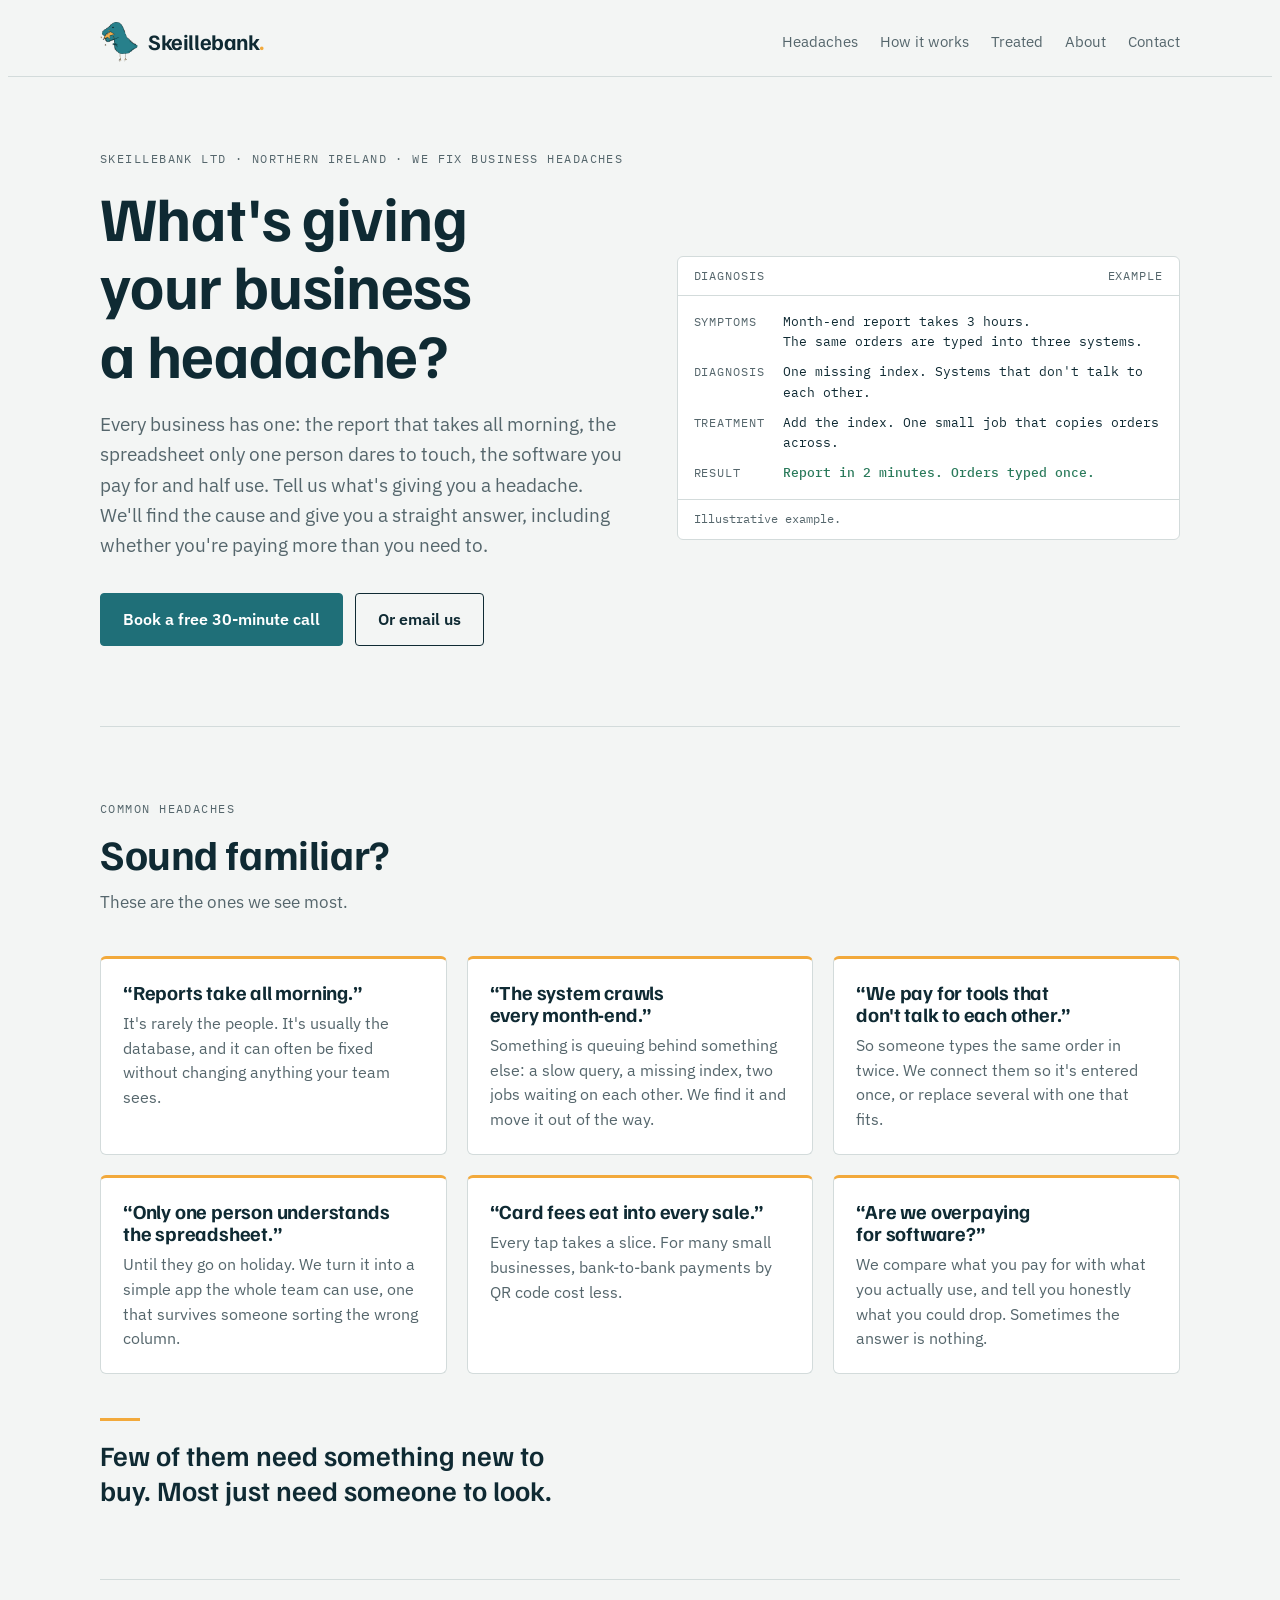
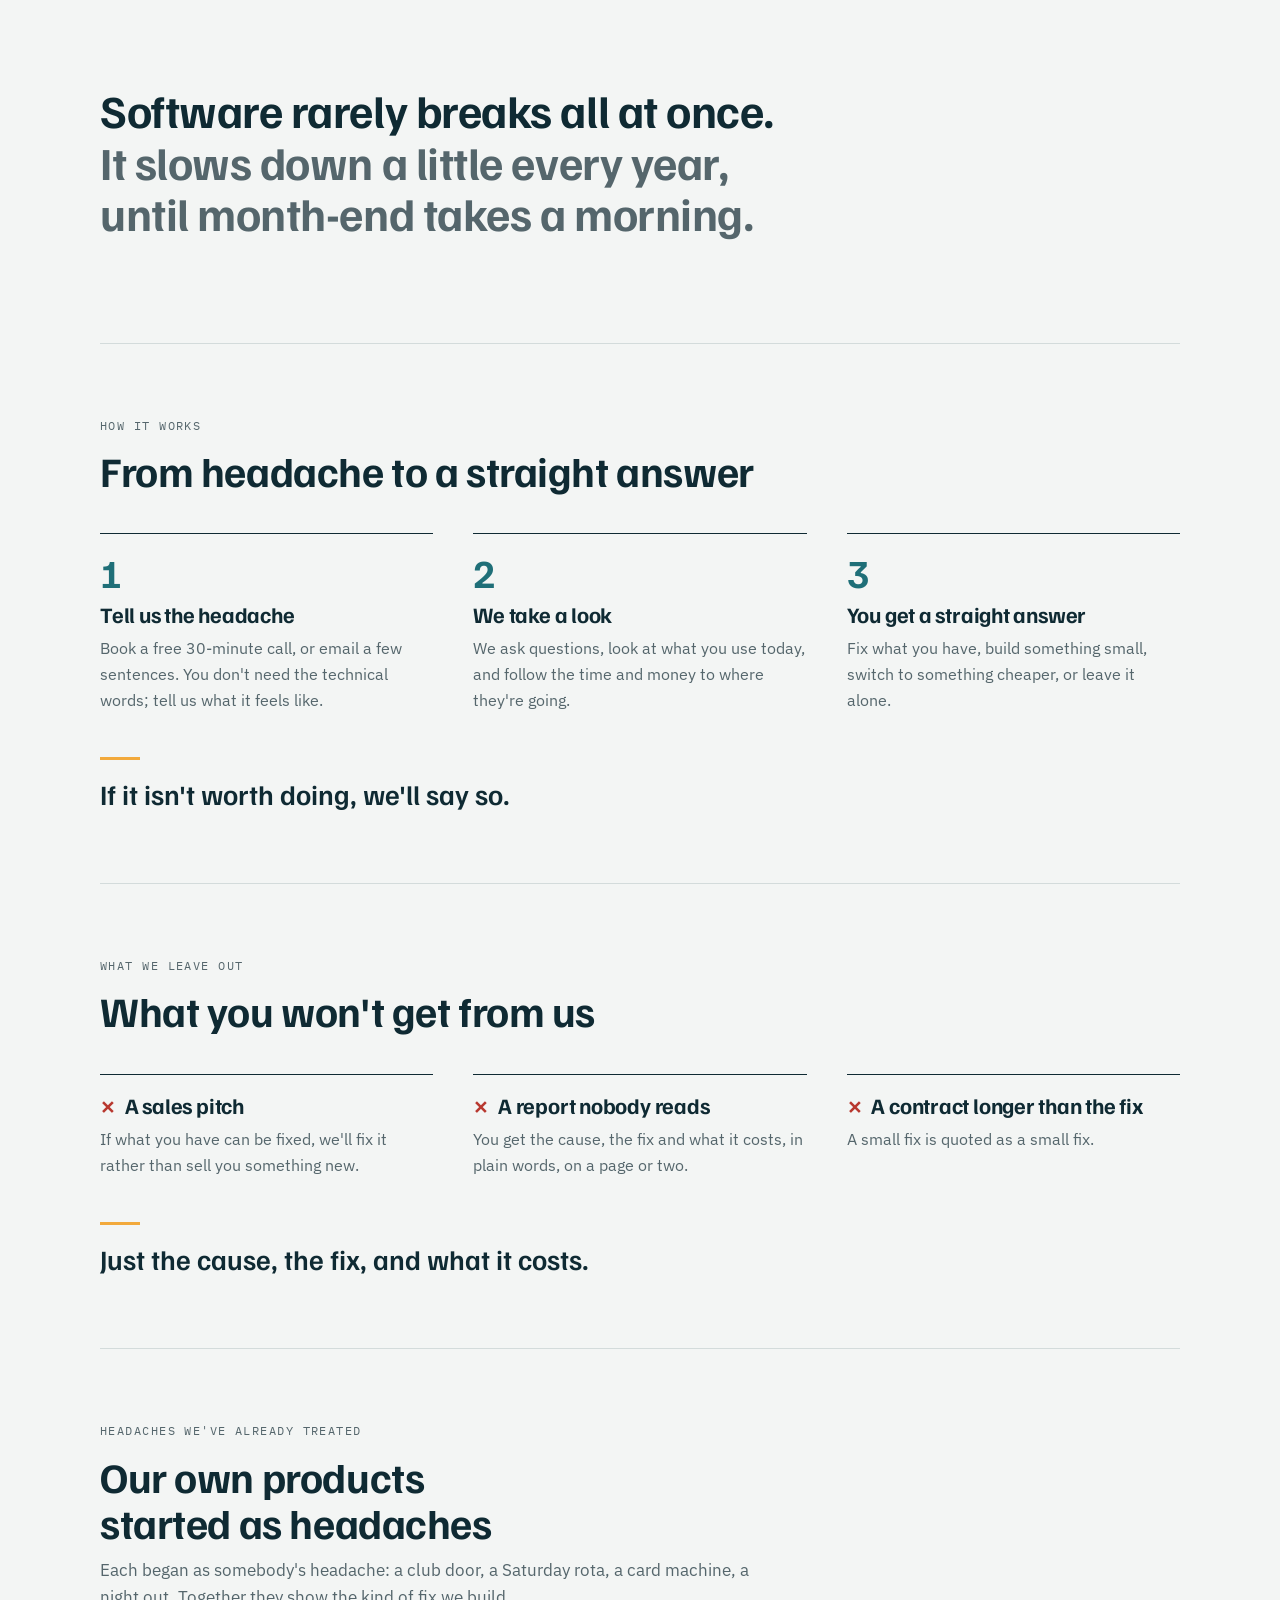
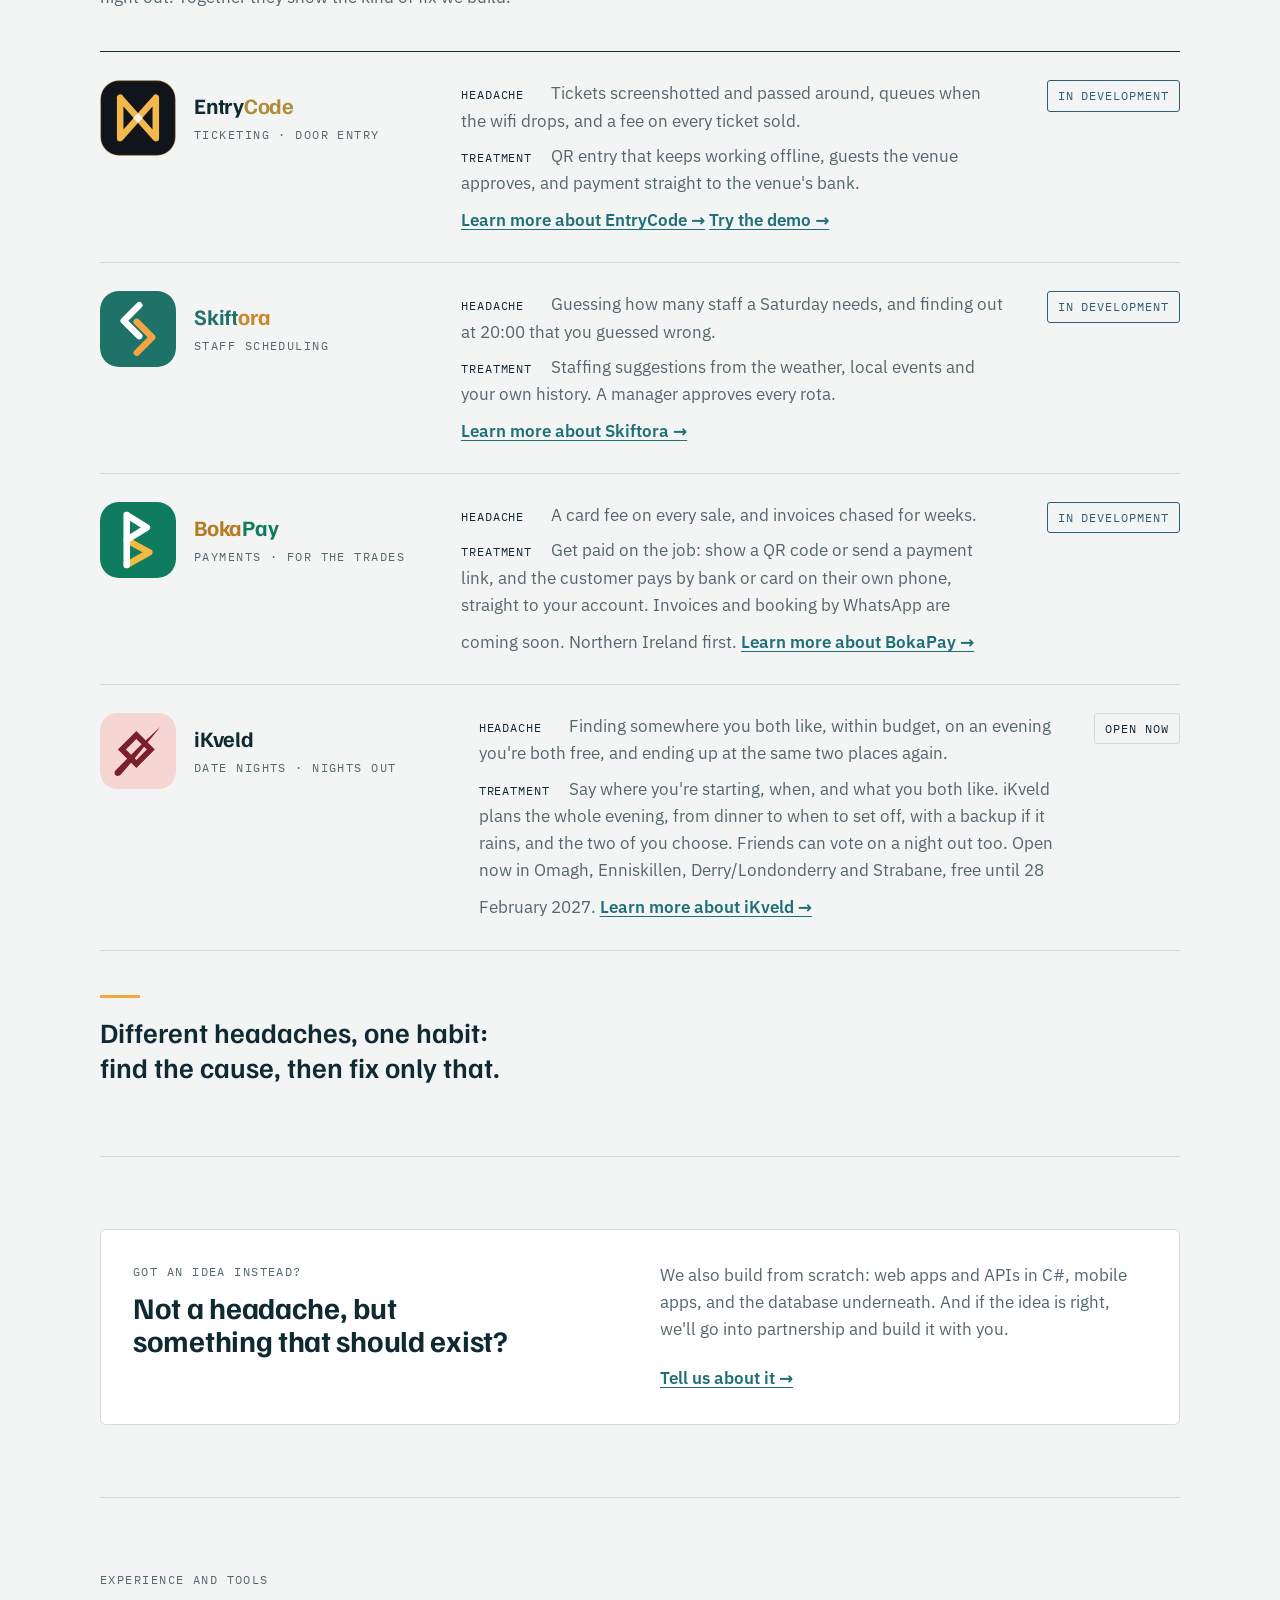
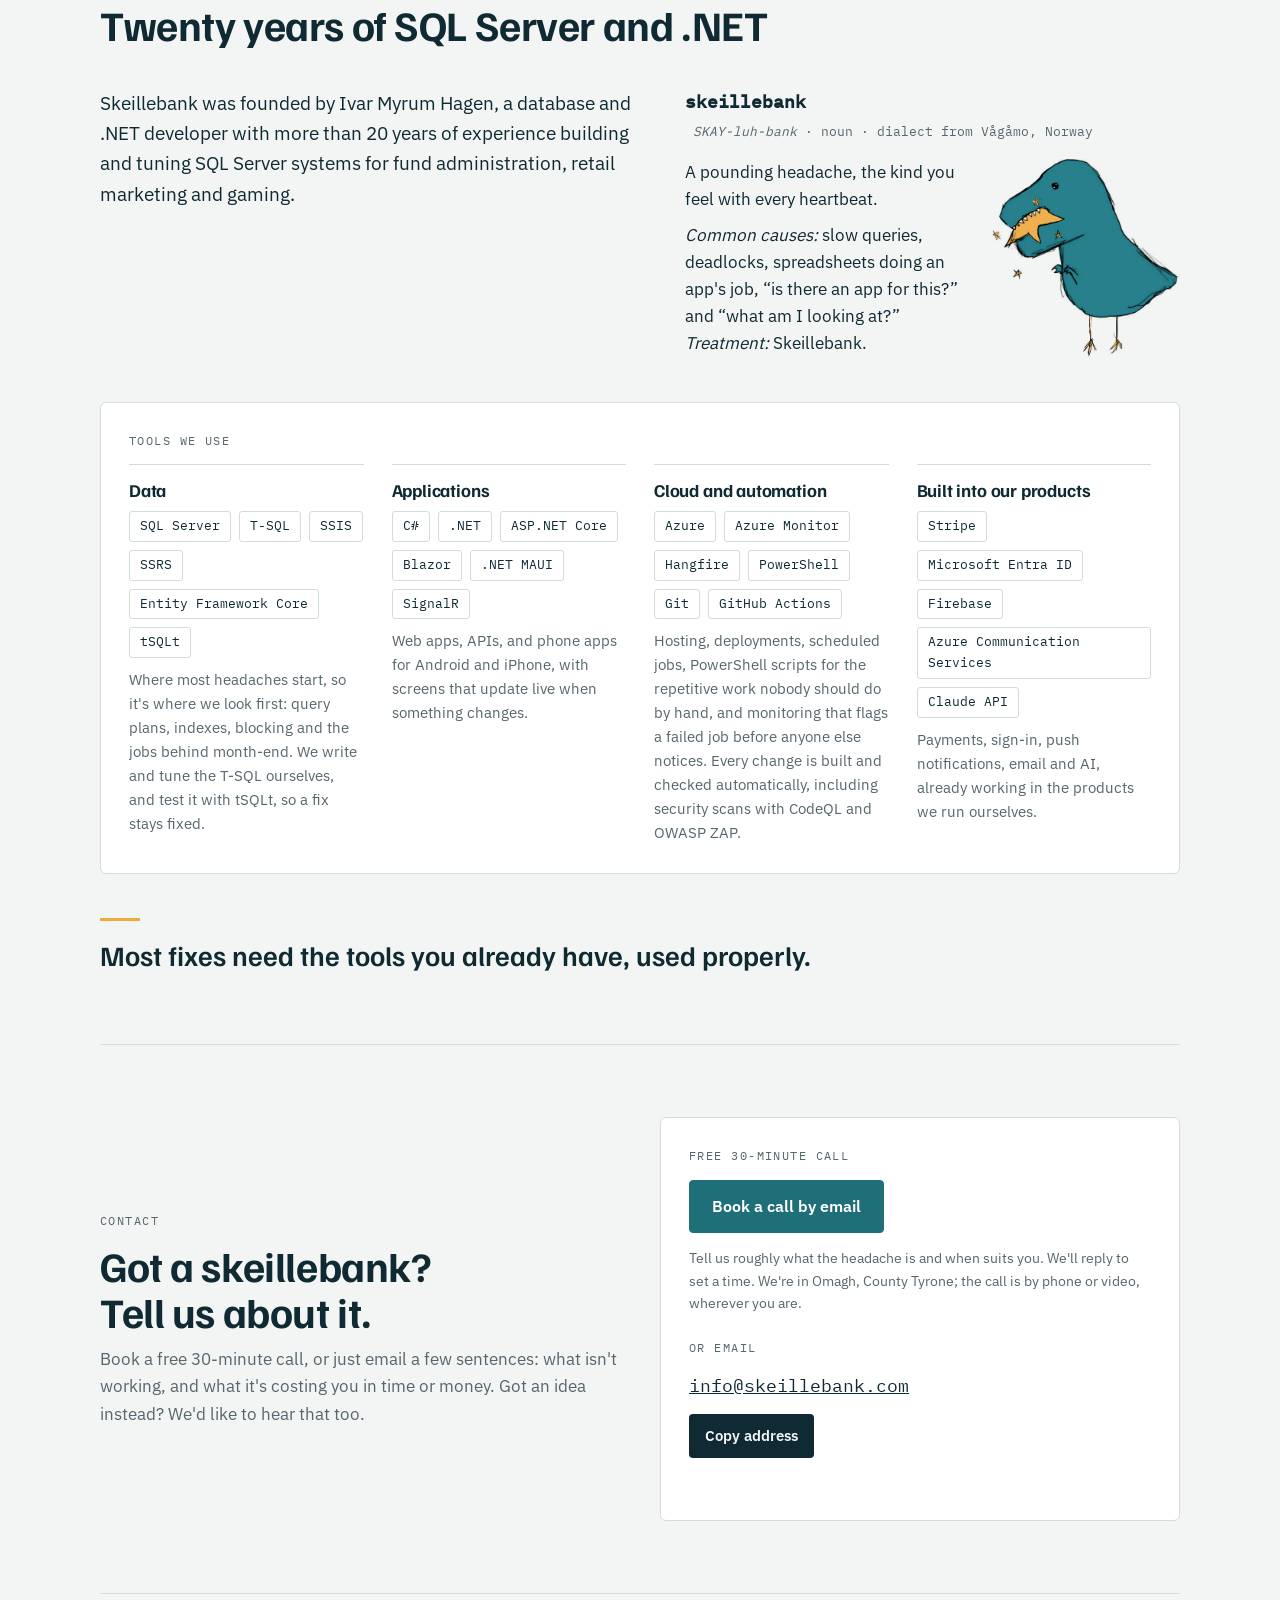
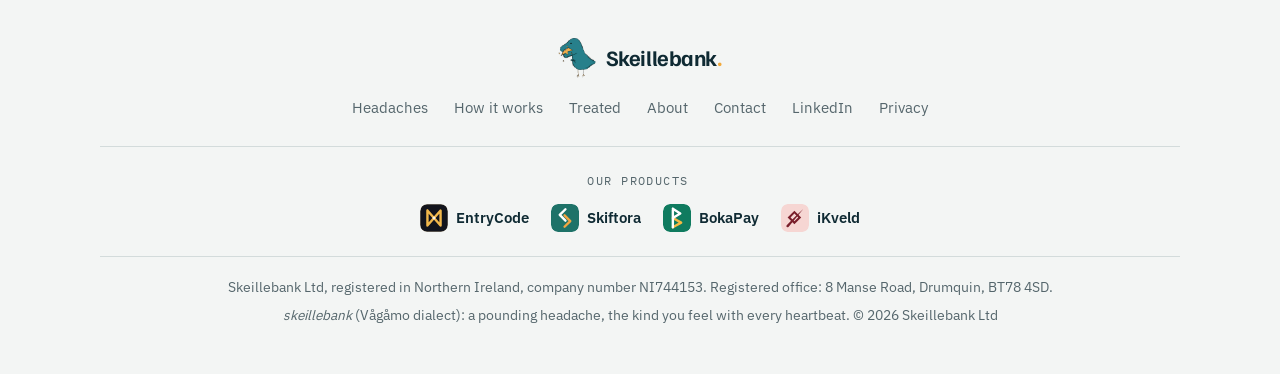
==== commit 5c8c796b: "iKveld: "the two of you choose", matching its home page Owner, 2026-11-27: iKveld's one line is "You" ====
--- a/index.html
+++ b/index.html
@@ -527,7 +527,7 @@
         </div>
         <div class="cure">
           <p><span class="cure-label">Headache</span> Finding somewhere you both like, within budget, on an evening you're both free, and ending up at the same two places again.</p>
-          <p><span class="cure-label">Treatment</span> Say where you're starting, when, and what you both like. iKveld plans the whole evening, from dinner to when to set off, with a backup if it rains, and your partner picks. Friends can vote on a night out too. Open now in Omagh, Enniskillen, Derry/Londonderry and Strabane, free until 28 February 2027. <a class="more" href="https://ikveld.com">Learn more about iKveld →</a></p>
+          <p><span class="cure-label">Treatment</span> Say where you're starting, when, and what you both like. iKveld plans the whole evening, from dinner to when to set off, with a backup if it rains, and the two of you choose. Friends can vote on a night out too. Open now in Omagh, Enniskillen, Derry/Londonderry and Strabane, free until 28 February 2027. <a class="more" href="https://ikveld.com">Learn more about iKveld →</a></p>
         </div>
         <span class="status">Open now</span>
       </article>
